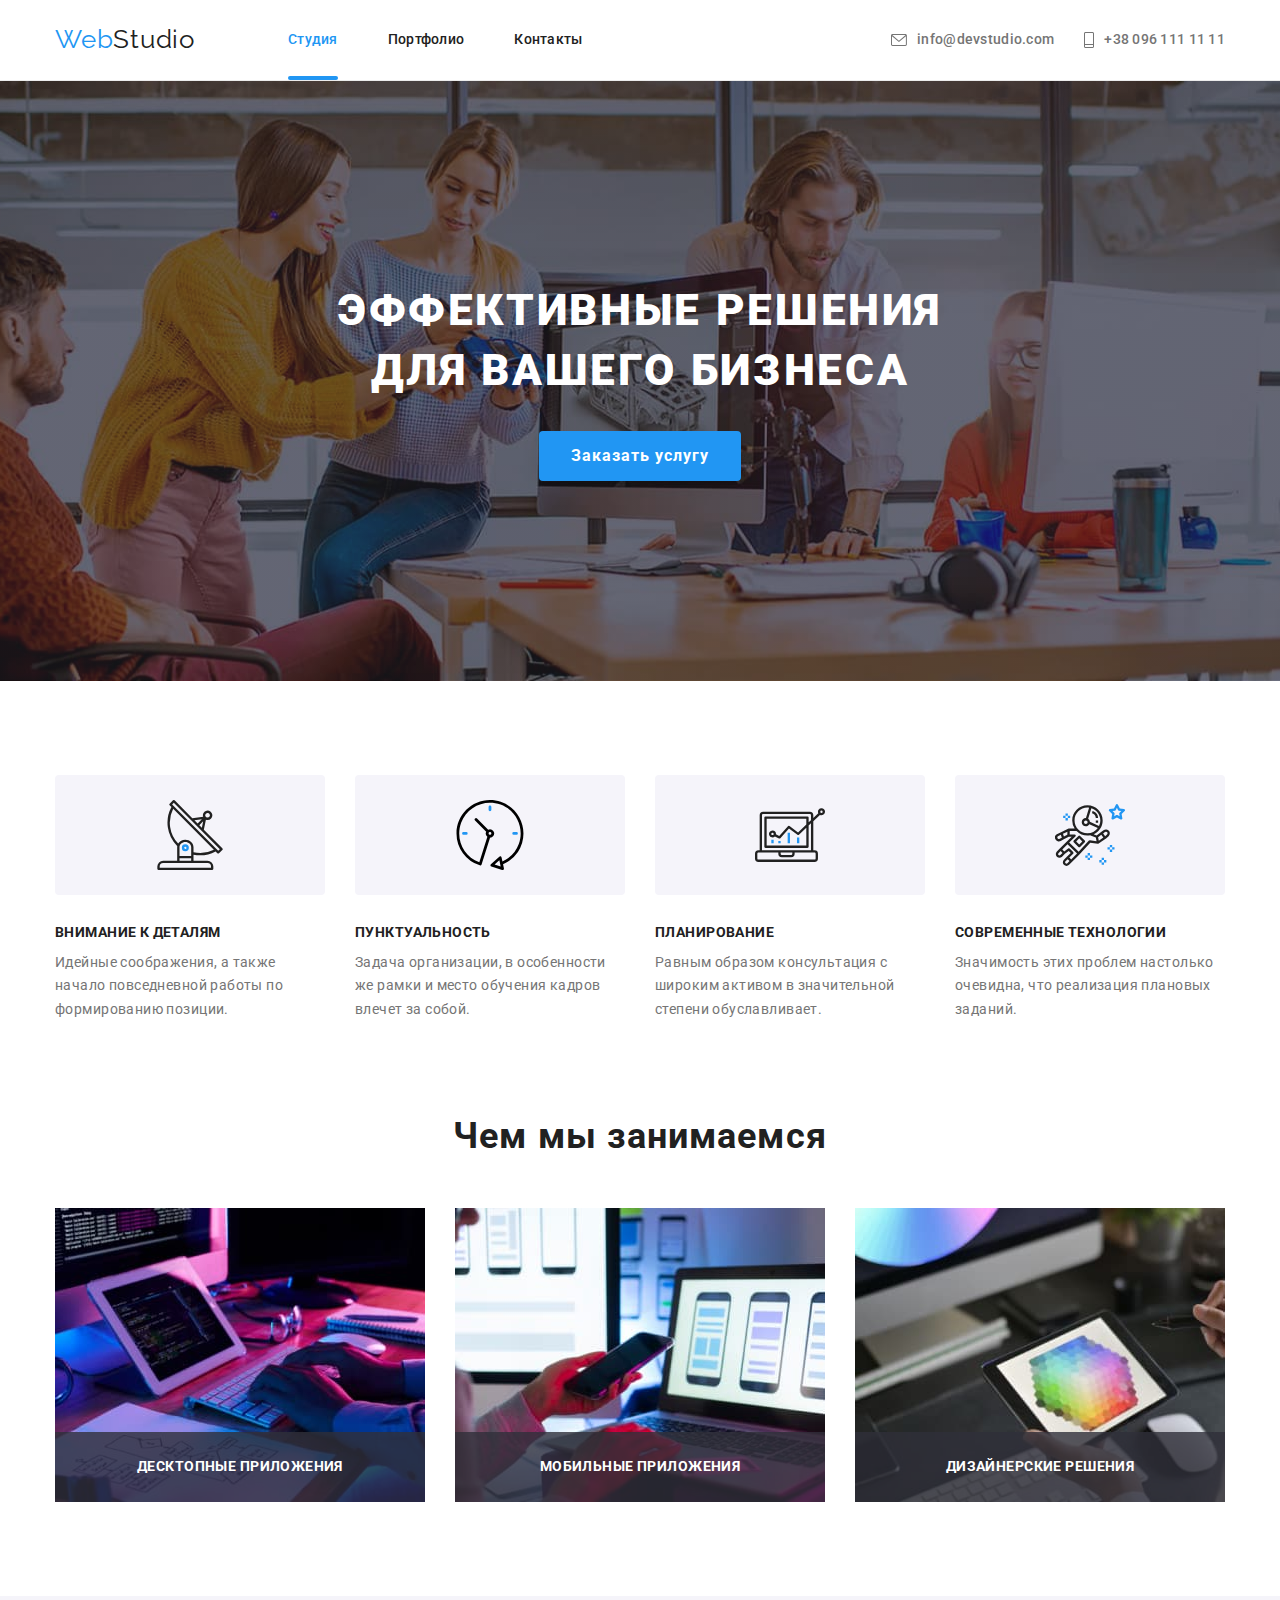
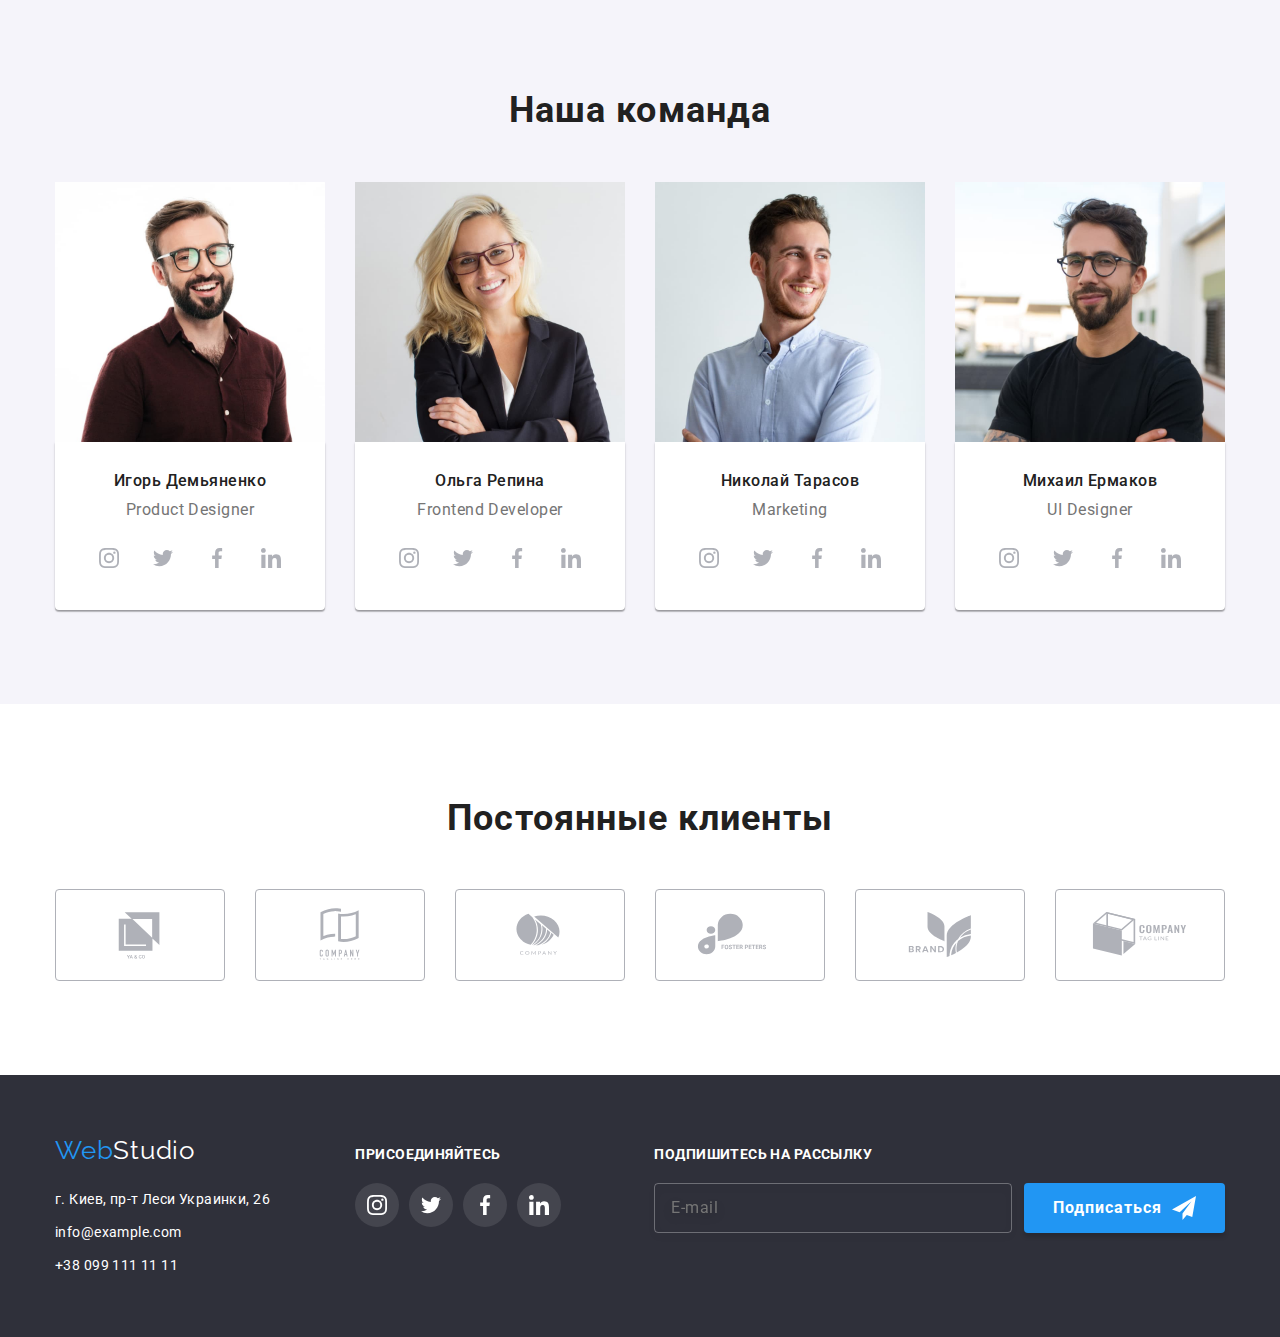
==== index.html @ dd5213ea "Add files from home-work-7" ====
<!DOCTYPE html>
<html lang="ru">
<head>
    <meta charset="UTF-8"/>
    <meta name="description" content="Коммерческая разработка сайтов под заказ"/>
    <meta name="viewport" content="width=device-width, initial-scale=1.0"/>
    <title>Студия по разработке сайтов</title>
    <link rel="preconnect" href="https://fonts.googleapis.com"/>
    <link rel="preconnect" href="https://fonts.gstatic.com" crossorigin/>
    <link href="https://fonts.googleapis.com/css2?family=Raleway:wght@700&family=Roboto:wght@400;500;700;900&display=swap" rel="stylesheet"/>
    <link rel="stylesheet" href="https://cdnjs.cloudflare.com/ajax/libs/modern-normalize/1.0.0/modern-normalize.min.css" />
    <link rel="stylesheet" href="./css/main.min.css"/>
</head>
<body>
    <!-- Header -->
    <header class="header">
        <div class="container container__header">
        <a class="logo" lang="en" href="./index.html"><span class="logo__title">Web</span>Studio</a>
        <nav>
            <ul class="site-nav header__site-nav">
                <li class="site-nav__item">
                    <a class="site-nav__link site-nav__link--current" href="./index.html">Студия</a>
                </li>
                <li class="site-nav__item">
                    <a class="site-nav__link" href="./portfolio.html">Портфолио</a>
                </li>
                <li class="site-nav__item">
                    <a class="site-nav__link" href="/">Контакты</a>
                </li>
            </ul>
        </nav>
        <ul class="contact-list header__contact-list">
            <li class="contact-list__item">
                <a class="contact-list__link" lang="en" href="mailto:info@devstudio.com">
                    <svg class="contact-list__icon" width="16" height="12">
                        <use href="./img/icons.svg#icon-convert"></use>
                    </svg>
                    info@devstudio.com
                </a>
            </li>
            <li class="contact-list__item">
                <a class="contact-list__link" href="tel:+380961111111">
                    <svg class="contact-list__icon" width="10" height="16">
                        <use href="./img/icons.svg#icon-mobile"></use>
                    </svg>
                    +38 096 111 11 11
                </a>
            </li>
        </ul>
        </div>
    </header>
    <main> 
        <!-- Hero -->
        <section class="hero">
            <div class="container">
                <h1 class="hero__title">Эффективные решения для вашего бизнеса</h1>
                <button class="button button--order" data-modal-open type="button">Заказать услугу</button>
                <div class="backdrop backdrop--hidden" data-modal>
                    <div class="modal">
                        <button class="modal__close-button" data-modal-close type="button">
                            <svg class="modal__icon" width="11" height="11">
                                <use href="./img/icons.svg#icon-cross"></use>
                            </svg>
                        </button>
                        <p class="modal__text">Оставьте свои данные, мы вам перезвоним</p>
                        <form class="input-form" name="callback_form" autocomplete="off" novalidate >
                            <label class="input-field">
                                <span class="input-field__label">Имя</span>
                                <input class="input-field__input" type="text" name="callback_name" required autofocus />
                                <span class="input-field__icon">
                                    <svg width="18" height="18">
                                        <use href="./img/icons.svg#icon-person-black-18dp"></use>
                                    </svg>
                                </span>
                            </label>
                            <label class="input-field">
                                <span class="input-field__label">Телефон</span>
                                <input class="input-field__input" type="tel" name="callback_phone_number" autocomplete="on"/>
                                <span class="input-field__icon">
                                    <svg width="18" height="18">
                                        <use href="./img/icons.svg#icon-phone-black-18dp"></use>
                                    </svg>
                                </span>
                            </label>
                            <label class="input-field">
                                <span class="input-field__label">Почта</span>
                                <input class="input-field__input" type="email" name="callback_email" required autocomplete="on" />
                                <span class="input-field__icon">
                                    <svg width="18" height="18">
                                        <use href="./img/icons.svg#icon-email-black-18dp"></use>
                                    </svg>
                                </span>
                            </label>
                            <label class="commentary-field"> 
                                <span class="commentary-field__label">Комментарий</span>
                                <textarea class="commentary-field__textarea" name="callback_commentary" rows="6" placeholder="Введите текст"></textarea>
                            </label>
                            <label class="custom-checkbox">
                                <input class="custom-checkbox__input custom-checkbox__input--visually-hidden" type="checkbox" name="license_agreement">
                                <span class="custom-checkbox__icon">
                                    <svg width="12" height="11">
                                        <use href="./img/icons.svg#icon-iconcheck"></use>
                                    </svg>
                                </span>
                                <span class="custom-checkbox__label">Соглашаюсь с рассылкой и принимаю <span> <a class="custom-checkbox__link" href="/">Условия договора</a></span></span>
                            </label>
                            <div>
                                <button class="button button--send" type="submit">Отправить</button>
                            </div>
                        </form>
                    </div>
                </div>
            </div>
        </section>
        <!-- Features -->
        <section class="section">
            <div class="container">
                <h2 class="visually-hidden">Особенности</h2>
                <ul class="article">
                    <li  class="article__item">
                        <div class="article__thumb">
                        <svg  width="70" height="70">
                          <use href="./img/icons.svg#icon-antenna"></use>
                        </svg>
                        </div>
                        <h3 class="article__title">Внимание к деталям</h3>
                        <p class="article__text">
                            Идейные соображения, а также начало повседневной работы по формированию позиции.
                        </p>
                    </li>
                    <li class="article__item">
                        <div class="article__thumb">
                            <svg width="70" height="70">
                                <use href="./img/icons.svg#icon-clock"></use>
                            </svg>
                        </div>
                        <h3 class="article__title">Пунктуальность</h3>
                        <p class="article__text">
                            Задача организации, в особенности же рамки и место обучения кадров влечет за собой.
                        </p>
                    </li>
                    <li class="article__item">
                        <div class="article__thumb">
                            <svg width="70" height="70">
                                <use href="./img/icons.svg#icon-diagram"></use>
                            </svg>
                        </div>
                        <h3 class="article__title">Планирование</h3>
                        <p class="article__text">
                            Равным образом консультация с широким активом в значительной степени обуславливает.
                        </p>
                    </li>
                    <li class="article__item">
                        <div class="article__thumb">
                            <svg width="70" height="70">
                                <use href="./img/icons.svg#icon-astronaut"></use>
                            </svg>
                        </div>
                        <h3 class="article__title">Современные технологии</h3>
                        <p class="article__text">
                            Значимость этих проблем настолько очевидна, что реализация плановых заданий.
                        </p>
                    </li>
                </ul>
            </div>
        </section>
        <!-- Work -->
        <section class="section section--zero-padding">
            <div class="container">
                <h2 class="section__title">Чем мы занимаемся</h2>
                <ul class="works">
                    <li class="works-item">
                        <a href="/">
                            <img src="img/m1s3p1.jpg" alt="Человек печатает на клавиатуре" width="370"/>
                            <div class="works-item__thumb">
                                <h3 class="works-item__title">Десктопные приложения</h3>
                            </div>
                        </a>
                    </li>
                    <li class="works-item">
                        <a href="/">
                            <img src="img/m1s3p2.jpg" alt="Человек смотрит на экран ноутбука" width="370"/>
                            <div class="works-item__thumb">
                                <h3 class="works-item__title">Мобильные приложения</h3>
                            </div>
                        </a>
                    </li>
                    <li class="works-item">
                        <a href="/">
                            <img src="img/m1s3p3.jpg" alt="Человек риусет на планшете" width="370"/>
                            <div class="works-item__thumb">
                                <h3 class="works-item__title">Дизайнерские решения</h3>
                            </div>
                        </a>
                    </li>
                </ul>
            </div>
        </section>
        <!-- Team -->
        <section class="section section--background">
            <div class="container">
                <h2 class="section__title">Наша команда</h2>
                <ul class="team">
                    <li  class="team-item">
                        <img src="img/m1s4p1.jpg" alt="Игорь Демьяненко" width="270"/>
                        <div class="team-item__title-block">
                            <h3 class="team-item__title team-item__title--main">
                                Игорь Демьяненко 
                            </h3>
                            <p class="team-item__title team-item__title--add" lang="en">
                                Product Designer
                            </p>
                            <ul class="socials">
                                <li class="social-item">
                                    <a class="social-item__link" href="/">
                                        <svg class="social-item__icon">
                                            <use href="./img/icons.svg#icon-instagram"></use>
                                        </svg>
                                    </a>
                                </li>
                                <li class="social-item">
                                    <a class="social-item__link" href="/">
                                        <svg class="social-item__icon">
                                            <use href="./img/icons.svg#icon-twitter"></use>
                                        </svg>
                                    </a>
                                </li>
                                <li class="social-item">
                                    <a class="social-item__link" href="/">
                                        <svg class="social-item__icon">
                                            <use href="./img/icons.svg#icon-facebook"></use>
                                        </svg>
                                    </a>
                                </li>
                                <li class="social-item">
                                    <a class="social-item__link" href="/">
                                        <svg class="social-item__icon">
                                            <use href="./img/icons.svg#icon-linkedin"></use>
                                        </svg>
                                    </a>
                                </li>
                            </ul>
                        </div>
                    </li>
                    <li class="team-item">
                        <img src="img/m1s4p2.jpg" alt="Ольга Репина" width="270"/> 
                        <div class="team-item__title-block">
                            <h3 class="team-item__title team-item__title--main">
                                Ольга Репина
                            </h3>
                            <p class="team-item__title team-item__title--add" lang="en">
                                Frontend Developer
                            </p>
                            <ul class="socials">
                                <li class="social-item">
                                    <a class="social-item__link" href="/">
                                        <svg class="social-item__icon">
                                            <use href="./img/icons.svg#icon-instagram"></use>
                                        </svg>
                                    </a>
                                </li>
                                <li class="social-item">
                                    <a class="social-item__link" href="/">
                                        <svg class="social-item__icon">
                                            <use href="./img/icons.svg#icon-twitter"></use>
                                        </svg>
                                    </a>
                                </li>
                                <li class="social-item">
                                    <a class="social-item__link" href="/">
                                        <svg class="social-item__icon">
                                            <use href="./img/icons.svg#icon-facebook"></use>
                                        </svg>
                                    </a>
                                </li>
                                <li class="social-item">
                                    <a class="social-item__link" href="/">
                                        <svg class="social-item__icon">
                                            <use href="./img/icons.svg#icon-linkedin"></use>
                                        </svg>
                                    </a>
                                </li>
                            </ul>
                        </div>
                    </li>
                    <li class="team-item">
                        <img src="img/m1s4p3.jpg" alt="Николай Тарасов" width="270"/> 
                        <div class="team-item__title-block">
                            <h3 class="team-item__title team-item__title--main">
                                Николай Тарасов
                            </h3>
                            <p class="team-item__title team-item__title--add" lang="en">
                                Marketing
                            </p>
                            <ul class="socials">
                                <li class="social-item">
                                    <a class="social-item__link" href="/">
                                        <svg class="social-item__icon">
                                            <use href="./img/icons.svg#icon-instagram"></use>
                                        </svg>
                                    </a>
                                </li>
                                <li class="social-item">
                                    <a class="social-item__link" href="/">
                                        <svg class="social-item__icon">
                                            <use href="./img/icons.svg#icon-twitter"></use>
                                        </svg>
                                    </a>
                                </li>
                                <li class="social-item">
                                    <a class="social-item__link" href="/">
                                        <svg class="social-item__icon">
                                            <use href="./img/icons.svg#icon-facebook"></use>
                                        </svg>
                                    </a>
                                </li>
                                <li class="social-item">
                                    <a class="social-item__link" href="/">
                                        <svg class="social-item__icon">
                                            <use href="./img/icons.svg#icon-linkedin"></use>
                                        </svg>
                                    </a>
                                </li>
                            </ul>
                        </div>
                    </li>
                    <li class="team-item">
                        <img src="img/m1s4p4.jpg" alt="Михаил Ермаков" width="270"/> 
                        <div class="team-item__title-block">
                            <h3 class="team-item__title team-item__title--main">
                                Михаил Ермаков
                            </h3>
                            <p class="team-item__title team-item__title--add" lang="en">
                                UI Designer
                            </p>
                            <ul class="socials">
                                <li class="social-item">
                                    <a class="social-item__link" href="/">
                                        <svg class="social-item__icon">
                                            <use href="./img/icons.svg#icon-instagram"></use>
                                        </svg>
                                    </a>
                                </li>
                                <li class="social-item">
                                    <a class="social-item__link" href="/">
                                        <svg class="social-item__icon">
                                            <use href="./img/icons.svg#icon-twitter"></use>
                                        </svg>
                                    </a>
                                </li>
                                <li class="social-item">
                                    <a class="social-item__link" href="/">
                                        <svg class="social-item__icon">
                                            <use href="./img/icons.svg#icon-facebook"></use>
                                        </svg>
                                    </a>
                                </li>
                                <li class="social-item">
                                    <a class="social-item__link" href="/">
                                        <svg class="social-item__icon">
                                            <use href="./img/icons.svg#icon-linkedin"></use>
                                        </svg>
                                    </a>
                                </li>
                            </ul>
                        </div>
                    </li>
                </ul>
            </div>
        </section>
        <!-- Clients -->
        <section class="section">
            <div class="container">
                <h2 class="section__title">Постоянные клиенты</h2>
                <ul class="clients">
                    <li class="clients-item">
                        <a class="clients-item__link" href="/">
                            <svg class="clients-item__icon">
                                <use href="./img/icons.svg#icon-client1"></use>
                            </svg>
                        </a>
                    </li>
                    <li class="clients-item">
                        <a class="clients-item__link" href="/">
                            <svg class="clients-item__icon">
                                <use href="./img/icons.svg#icon-client2"></use>
                            </svg>
                        </a>
                    </li>
                    <li class="clients-item">
                        <a class="clients-item__link" href="/">
                            <svg class="clients-item__icon">
                                <use href="./img/icons.svg#icon-client3"></use>
                            </svg>
                        </a>
                    </li>
                    <li class="clients-item">
                        <a class="clients-item__link" href="/">
                            <svg class="clients-item__icon">
                                <use href="./img/icons.svg#icon-client4"></use>
                            </svg>
                        </a>
                    </li>
                    <li class="clients-item">
                        <a class="clients-item__link" href="/">
                            <svg class="clients-item__icon">
                                <use href="./img/icons.svg#icon-client5"></use>
                            </svg>
                        </a>
                    </li>
                    <li class="clients-item">
                        <a class="clients-item__link" href="/">
                            <svg class="clients-item__icon">
                                <use href="./img/icons.svg#icon-client6"></use>
                            </svg>
                        </a>
                    </li>
                </ul>
            </div>
        </section>
    </main>
    <!-- Footer -->
    <footer class="footer-section">
        <div class="container container--footer">
            <div class="contact-block footer-section__contact-block">
                <a class="logo contact-block__logo" lang="en" href="./index.html"><span
                        class="logo__title">Web</span>Studio</a>
                <address class="adress">
                    <ul class="adress__list">
                        <li class="adress__item">
                            <a class="adress__link adress__link--main" href="https://goo.gl/maps/s9QWNsardA6QoMJf8"
                                target="_blank" rel="noopener noreferrer">г. Киев, пр-т Леси Украинки, 26</a>
                        </li>
                        <li class="adress__item">
                            <a class="adress__link adress__link--add" href="mailto:info@example.com">info@example.com</a>
                        </li>
                        <li class="adress__item">
                            <a class="adress__link adress__link--add" href="tel:+380991111111">+38 099 111 11 11</a>
                        </li>
                    </ul>
                </address>
            </div>
            <div class="join footer-section__join">
                <h3 class="join__title">Присоединяйтесь</h3>
                <ul class="socials join__socials ">
                    <li class="social-item">
                        <a class="social-item__link social-item__link--join" href="/">
                            <svg class="social-item__icon social-item__icon--join">
                                <use href="./img/icons.svg#icon-instagram"></use>
                            </svg>
                        </a>
                    </li>
                    <li class="social-item">
                        <a class="social-item__link social-item__link--join" href="/">
                            <svg class="social-item__icon social-item__icon--join">
                                <use href="./img/icons.svg#icon-twitter"></use>
                            </svg>
                        </a>
                    </li>
                    <li class="social-item">
                        <a class="social-item__link social-item__link--join" href="/">
                            <svg class="social-item__icon social-item__icon--join">
                                <use href="./img/icons.svg#icon-facebook"></use>
                            </svg>
                        </a>
                    </li>
                    <li class="social-item">
                        <a class="social-item__link social-item__link--join" href="/">
                            <svg class="social-item__icon social-item__icon--join">
                                <use href="./img/icons.svg#icon-linkedin"></use>
                            </svg>
                        </a>
                    </li>
                </ul>
            </div>
            <div class="subscription footer-section__subscription">
                <h3 class="subscription__title">Подпишитесь на рассылку</h3>
                <form class="subscription__form" name="subscription_form" autocomplete="on" novalidate>
                    <label>
                        <input class="subscription__input" type="email" name="subscription_email" placeholder="E-mail" />
                    </label>
                    <button class="button button--subscription subscription__button--subscription" type="submit">Подписаться
                        <svg class="button--subscription__icon">
                            <use href="./img/icons.svg#icon-send"></use>
                        </svg>
                    </button>
                </form>
            </div>
        </div>
    </footer>
    <script src="./js/modal.js"></script>
</body>
</html>
---- css/main.min.css ----
body{background-color:#fff;color:#212121;font-family:Roboto, sans-serif;letter-spacing:0.03em}a{text-decoration:none;color:#212121;outline:none}ul{list-style:none;margin:0;padding:0}h1,h2,h3,p{margin:0}img{display:block;max-width:100%;height:auto}input{padding:0;outline:none}.container{margin-left:auto;margin-right:auto;width:1200px;padding-left:15px;padding-right:15px}.section{padding:94px 0}.section__title{margin-bottom:50px;text-align:center;font-size:36px;line-height:1.16;letter-spacing:0.03em}.visually-hidden{position:absolute;white-space:nowrap;width:1px;height:1px;overflow:hidden;border:0;padding:0;clip:rect(0 0 0 0);-webkit-clip-path:inset(50%);clip-path:inset(50%);margin:-1px}a,button{-webkit-transition:color 250ms cubic-bezier(0.4, 0, 0.2, 1);transition:color 250ms cubic-bezier(0.4, 0, 0.2, 1)}svg{-webkit-transition:fill 250ms cubic-bezier(0.4, 0, 0.2, 1);transition:fill 250ms cubic-bezier(0.4, 0, 0.2, 1)}.header{border-bottom:1px solid #ececec}.header__site-nav{margin-left:93px}.header__contact-list{margin-left:auto}.container__header{display:-webkit-box;display:-ms-flexbox;display:flex;-webkit-box-align:center;-ms-flex-align:center;align-items:center}.site-nav{display:-webkit-box;display:-ms-flexbox;display:flex}.site-nav__item{margin-right:50px}.site-nav__item:last-child{margin-right:0}.site-nav__link{display:block;padding-top:32px;padding-bottom:32px;font-weight:500;font-size:14px;line-height:1.14;letter-spacing:0.02em}.site-nav__link:hover,.site-nav__link:focus{color:#2196f3}.site-nav__link--current{position:relative;color:#2196f3}.site-nav__link--current::after{content:'';display:inline-block;position:absolute;bottom:0;left:0;width:100%;height:4px;background-color:#2196f3;border-radius:2px}.contact-list{display:-webkit-box;display:-ms-flexbox;display:flex}.contact-list__item{margin-right:30px}.contact-list__item:last-child{margin-right:0}.contact-list__link{display:-webkit-box;display:-ms-flexbox;display:flex;-webkit-box-align:center;-ms-flex-align:center;align-items:center;padding-top:32px;padding-bottom:32px;font-weight:500;font-size:14px;line-height:1.14;letter-spacing:0.02em;color:#757575}.contact-list__link:hover,.contact-list__link:focus{color:#2196f3}.contact-list__icon{margin-right:10px;fill:currentColor}.logo{color:#212121;font-family:Raleway,sans-serif;font-size:26px;line-height:1.2;letter-spacing:0.03em}.logo__title{color:#2196f3}.hero{padding:200px 0;text-align:center;margin-left:auto;margin-right:auto;max-width:1600px;background-image:-webkit-gradient(linear, left top, right top, from(rgba(47,48,58,0.4)), to(rgba(47,48,58,0.4))),url(../img/herobcg.jpg);background-image:linear-gradient(to right, rgba(47,48,58,0.4), rgba(47,48,58,0.4)),url(../img/herobcg.jpg);background-repeat:no-repeat;background-position:center;background-size:cover;background-color:#c4c4c4}.hero__title{margin-top:0;margin-right:auto;margin-bottom:30px;margin-left:auto;width:696px;color:#fff;font-weight:900;font-size:44px;line-height:1.36;text-align:center;letter-spacing:0.06em;text-transform:uppercase}.button--order{padding:10px 32px}.backdrop{position:fixed;top:0;left:0;width:100%;height:100%;background:rgba(0,0,0,0.2);opacity:1;-webkit-transition:opacity 250ms cubic-bezier(0.4, 0, 0.2, 1);transition:opacity 250ms cubic-bezier(0.4, 0, 0.2, 1);z-index:1}.backdrop--hidden{opacity:0;pointer-events:none}.modal{padding:40px;position:absolute;top:50%;left:50%;-webkit-transform:translate(-50%, -50%) scale(1);transform:translate(-50%, -50%) scale(1);-webkit-transition:-webkit-transform 250ms cubic-bezier(0.4, 0, 0.2, 1) 250ms;transition:-webkit-transform 250ms cubic-bezier(0.4, 0, 0.2, 1) 250ms;transition:transform 250ms cubic-bezier(0.4, 0, 0.2, 1) 250ms;transition:transform 250ms cubic-bezier(0.4, 0, 0.2, 1) 250ms, -webkit-transform 250ms cubic-bezier(0.4, 0, 0.2, 1) 250ms;min-width:528px;min-height:581px;background-color:#ffffff;-webkit-box-shadow:0px 1px 3px rgba(0,0,0,0.12),0px 1px 1px rgba(0,0,0,0.14),0px 2px 1px rgba(0,0,0,0.2);box-shadow:0px 1px 3px rgba(0,0,0,0.12),0px 1px 1px rgba(0,0,0,0.14),0px 2px 1px rgba(0,0,0,0.2);border-radius:4px}.backdrop--hidden .modal{-webkit-transform:translate(-50%, -50%) scale(1.2);transform:translate(-50%, -50%) scale(1.2)}.modal__close-button{position:absolute;top:8px;right:8px;display:-webkit-box;display:-ms-flexbox;display:flex;-webkit-box-pack:center;-ms-flex-pack:center;justify-content:center;-webkit-box-align:center;-ms-flex-align:center;align-items:center;width:30px;height:30px;cursor:pointer;background-color:#ffffff;border-radius:50%;border:1px solid rgba(0,0,0,0.1)}.modal__icon{fill:#000000;-webkit-transition:fill 250ms cubic-bezier(0.4, 0, 0.2, 1);transition:fill 250ms cubic-bezier(0.4, 0, 0.2, 1)}.modal__icon:hover,.modal__icon:focus{fill:#2196f3}.modal__text{margin-bottom:12px;font-weight:700;font-size:20px;line-height:1.15;letter-spacing:0.03em}.input-form{display:-webkit-box;display:-ms-flexbox;display:flex;-webkit-box-orient:vertical;-webkit-box-direction:normal;-ms-flex-direction:column;flex-direction:column}.input-field{position:relative;margin-bottom:10px}.input-field__label{display:block;margin-bottom:4px;text-align:left;font-size:12px;line-height:1.16;letter-spacing:0.01em;color:#757575}.input-field__input{width:100%;padding:10px 42px;border:1px solid rgba(33,33,33,0.2);border-radius:4px;cursor:pointer;-webkit-transition:border-color 250ms cubic-bezier(0.4, 0, 0.2, 1);transition:border-color 250ms cubic-bezier(0.4, 0, 0.2, 1)}.input-field__input:focus{border-color:#2196f3}.input-field__icon{position:absolute;top:50%;left:15px;width:18px;height:18px;-webkit-transition:fill 250ms cubic-bezier(0.4, 0, 0.2, 1);transition:fill 250ms cubic-bezier(0.4, 0, 0.2, 1)}.input-field__input:focus+.input-field__icon{fill:#2196f3}.commentary-field{position:relative}.commentary-field__label{display:block;margin-bottom:4px;text-align:left;font-size:12px;line-height:1.16;letter-spacing:0.01em;color:#757575}.commentary-field__textarea{display:block;padding:12px 16px;resize:none;width:100%;font-size:14px;line-height:1.14;letter-spacing:0.01em;border:1px solid rgba(33,33,33,0.2);border-radius:4px;outline:none;cursor:pointer;-webkit-transition:border-color 250ms cubic-bezier(0.4, 0, 0.2, 1);transition:border-color 250ms cubic-bezier(0.4, 0, 0.2, 1)}.commentary-field__textarea::-webkit-input-placeholder{color:rgba(117,117,117,0.5)}.commentary-field__textarea:-ms-input-placeholder{color:rgba(117,117,117,0.5)}.commentary-field__textarea::-ms-input-placeholder{color:rgba(117,117,117,0.5)}.commentary-field__textarea::placeholder{color:rgba(117,117,117,0.5)}.commentary-field__textarea:focus{border-color:#2196f3}.custom-checkbox{position:relative;display:-webkit-box;display:-ms-flexbox;display:flex;-webkit-box-align:center;-ms-flex-align:center;align-items:center;-webkit-box-pack:center;-ms-flex-pack:center;justify-content:center;margin-top:20px;margin-bottom:34px;font-size:14px;line-height:1.71;letter-spacing:0.03em;color:#757575}.custom-checkbox__input--visually-hidden{position:absolute;white-space:nowrap;width:1px;height:1px;overflow:hidden;border:0;padding:0;clip:rect(0 0 0 0);-webkit-clip-path:inset(50%);clip-path:inset(50%);margin:-1px}.custom-checkbox__icon{display:-webkit-box;display:-ms-flexbox;display:flex;-webkit-box-align:center;-ms-flex-align:center;align-items:center;width:16px;height:15px;border:2px solid #212121;border-radius:2px;-webkit-transition:background-color 250ms cubic-bezier(0.4, 0, 0.2, 1),border-color 250ms cubic-bezier(0.4, 0, 0.2, 1);transition:background-color 250ms cubic-bezier(0.4, 0, 0.2, 1),border-color 250ms cubic-bezier(0.4, 0, 0.2, 1)}.custom-checkbox__input:checked+.custom-checkbox__icon{background-color:#2196f3;border-color:transparent}.custom-checkbox__label{margin-left:7px}.custom-checkbox__link{color:#2196f3;-webkit-text-decoration-line:underline;text-decoration-line:underline}.button{font-family:inherit;font-weight:700;font-size:16px;line-height:1.87;letter-spacing:0.06em;background-color:#2196f3;color:#fff;-webkit-box-shadow:0px 4px 4px rgba(0,0,0,0.15);box-shadow:0px 4px 4px rgba(0,0,0,0.15);border:0;cursor:pointer;border-radius:4px}.button--send{padding:10px 55px}.article{display:-webkit-box;display:-ms-flexbox;display:flex;-webkit-box-pack:justify;-ms-flex-pack:justify;justify-content:space-between;margin-top:0}.article__item{width:270px}.article__thumb{display:-webkit-box;display:-ms-flexbox;display:flex;margin-bottom:30px;-webkit-box-pack:center;-ms-flex-pack:center;justify-content:center;-webkit-box-align:center;-ms-flex-align:center;align-items:center;width:270px;height:120px;border-radius:4px;background-color:#f5f4fa}.article__title{margin-bottom:10px;font-size:14px;line-height:1.14;letter-spacing:0.03em;text-transform:uppercase}.article__text{margin-bottom:0;color:#757575;font-size:14px;line-height:1.71;letter-spacing:0.03em}.section--zero-padding{padding-top:0}.works{display:-webkit-box;display:-ms-flexbox;display:flex;-webkit-box-pack:justify;-ms-flex-pack:justify;justify-content:space-between}.works-item{position:relative}.works-item__thumb{position:absolute;left:0;bottom:0;display:-webkit-box;display:-ms-flexbox;display:flex;-webkit-box-pack:center;-ms-flex-pack:center;justify-content:center;-webkit-box-align:center;-ms-flex-align:center;align-items:center;-ms-flex-wrap:wrap;flex-wrap:wrap;width:370px;min-height:70px;background:rgba(47,48,58,0.8)}.works-item__title{font-size:14px;line-height:1.14;letter-spacing:0.03em;text-transform:uppercase;color:#ffffff}.section--background{background-color:#f5f4fa}.team{display:-webkit-box;display:-ms-flexbox;display:flex;-webkit-box-pack:justify;-ms-flex-pack:justify;justify-content:space-between}.team-item__title-block{padding:30px 0;text-align:center;background-color:#ffffff;-webkit-box-shadow:0px 1px 3px rgba(0,0,0,0.12),0px 1px 1px rgba(0,0,0,0.14),0px 2px 1px rgba(0,0,0,0.2);box-shadow:0px 1px 3px rgba(0,0,0,0.12),0px 1px 1px rgba(0,0,0,0.14),0px 2px 1px rgba(0,0,0,0.2);border-radius:0px 0px 4px 4px}.team-item__title{font-size:16px;line-height:1.18;letter-spacing:0.03em}.team-item__title--main{margin-bottom:10px;font-weight:500}.team-item__title--add{margin-top:0;margin-bottom:0;font-weight:normal;color:#757575}.socials{display:-webkit-box;display:-ms-flexbox;display:flex;-webkit-box-pack:center;-ms-flex-pack:center;justify-content:center;margin-top:16px;padding-bottom:0}.social-item{width:44px;height:44px;margin-right:10px}.social-item:last-child{margin-right:0}.social-item__link{display:-webkit-box;display:-ms-flexbox;display:flex;-webkit-box-align:center;-ms-flex-align:center;align-items:center;-webkit-box-pack:center;-ms-flex-pack:center;justify-content:center;width:100%;height:100%;border-radius:50%;color:#afb1b8;-webkit-transition:background-color 250ms cubic-bezier(0.4, 0, 0.2, 1);transition:background-color 250ms cubic-bezier(0.4, 0, 0.2, 1)}.social-item__link:hover,.social-item__link:focus{background-color:#2196f3;color:#ffffff}.social-item__icon{width:20px;height:20px;fill:currentColor}.clients{display:-webkit-box;display:-ms-flexbox;display:flex;-webkit-box-pack:justify;-ms-flex-pack:justify;justify-content:space-between}.clients-item{width:170px;height:92px}.clients-item__link{display:-webkit-box;display:-ms-flexbox;display:flex;-webkit-box-pack:center;-ms-flex-pack:center;justify-content:center;-webkit-box-align:center;-ms-flex-align:center;align-items:center;width:100%;height:100%;border:1px solid #afb1b8;border-radius:4px;-webkit-transition:border-color 250ms cubic-bezier(0.4, 0, 0.2, 1);transition:border-color 250ms cubic-bezier(0.4, 0, 0.2, 1);color:#afb1b8}.clients-item__link:hover,.clients-item__link:focus{border-color:#2196f3;color:#2196f3}.clients-item__icon{width:106px;height:60px;fill:currentColor}.container--footer{display:-webkit-box;display:-ms-flexbox;display:flex;-webkit-box-align:baseline;-ms-flex-align:baseline;align-items:baseline}.footer-section{padding:60px 0;background-color:#2f303a}.footer-section__join{margin-left:70px}.footer-section__subscription{margin-left:93px}.footer-section__contact-block{-webkit-box-flex:1;-ms-flex-positive:1;flex-grow:1}.contact-block__logo{display:block;margin-bottom:20px;text-decoration:none;color:#fff;font-family:Raleway,sans-serif;font-size:26px;line-height:1.2;letter-spacing:0.03em}.adress__item{margin-bottom:9px}.adress__item:last-child{margin-bottom:0}.adress__link{display:block;font-style:normal;font-weight:normal;font-size:14px;line-height:24px;letter-spacing:0.03em;color:#fff}.adress__link--main{color:#fff}.adress__link--add{color:#fff}.adress__link:hover,.adress__link:focus{color:#2196f3}.join__title{margin-bottom:20px;font-size:14px;line-height:1.14;letter-spacing:0.03em;text-transform:uppercase;color:#ffffff}.social-item__link--join{background-color:rgba(255,255,255,0.1)}.social-item__link--join:hover,.social-item__link--join:focus{background-color:#2196f3}.social-item__icon--join{fill:#ffffff}.subscription__title{margin-bottom:20px;font-size:14px;line-height:1.14;letter-spacing:0.03em;text-transform:uppercase;color:#ffffff}.subscription__form{display:-webkit-box;display:-ms-flexbox;display:flex;-webkit-box-align:center;-ms-flex-align:center;align-items:center}.subscription__input{width:358px;padding:14px 16px;letter-spacing:0.03em;line-height:1.25;background-color:transparent;color:rgba(255,255,255,0.6);border:1px solid rgba(255,255,255,0.3);-webkit-filter:drop-shadow(0px 4px 4px rgba(0,0,0,0.15));filter:drop-shadow(0px 4px 4px rgba(0,0,0,0.15));border-radius:4px}.subscription__button--subscription{margin-left:12px}.button--subscription{display:-webkit-box;display:-ms-flexbox;display:flex;-webkit-box-pack:center;-ms-flex-pack:center;justify-content:center;-webkit-box-align:center;-ms-flex-align:center;align-items:center;padding:10px 29px}.button--subscription__icon{width:24px;height:24px;margin-left:10px}.section__filter{margin-bottom:50px}.filter{display:-webkit-box;display:-ms-flexbox;display:flex;-webkit-box-pack:center;-ms-flex-pack:center;justify-content:center}.filter__item{margin-right:8px}.filter__item:last-child{margin-right:0}.filter__button{padding:6px 22px;border-radius:4px;color:#212121;background-color:#f5f4fa;font-weight:500;font-size:16px;line-height:1.62;letter-spacing:0.03em;text-align:center;-webkit-transition:background-color 250ms cubic-bezier(0.4, 0, 0.2, 1),color 250ms cubic-bezier(0.4, 0, 0.2, 1),-webkit-box-shadow 250ms cubic-bezier(0.4, 0, 0.2, 1);transition:background-color 250ms cubic-bezier(0.4, 0, 0.2, 1),color 250ms cubic-bezier(0.4, 0, 0.2, 1),-webkit-box-shadow 250ms cubic-bezier(0.4, 0, 0.2, 1);transition:box-shadow 250ms cubic-bezier(0.4, 0, 0.2, 1),background-color 250ms cubic-bezier(0.4, 0, 0.2, 1),color 250ms cubic-bezier(0.4, 0, 0.2, 1);transition:box-shadow 250ms cubic-bezier(0.4, 0, 0.2, 1),background-color 250ms cubic-bezier(0.4, 0, 0.2, 1),color 250ms cubic-bezier(0.4, 0, 0.2, 1),-webkit-box-shadow 250ms cubic-bezier(0.4, 0, 0.2, 1)}.filter__button:hover,.filter__button:focus{-webkit-box-shadow:0px 3px 1px rgba(0,0,0,0.1),0px 1px 2px rgba(0,0,0,0.08),0px 2px 2px rgba(0,0,0,0.12);box-shadow:0px 3px 1px rgba(0,0,0,0.1),0px 1px 2px rgba(0,0,0,0.08),0px 2px 2px rgba(0,0,0,0.12);background-color:#2196f3;color:#ffffff}.grid{display:-webkit-box;display:-ms-flexbox;display:flex;-ms-flex-wrap:wrap;flex-wrap:wrap;margin:-15px}.grid__item{margin:15px}.product__link{display:block;-webkit-transition:-webkit-box-shadow 250ms cubic-bezier(0.4, 0, 0.2, 1);transition:-webkit-box-shadow 250ms cubic-bezier(0.4, 0, 0.2, 1);transition:box-shadow 250ms cubic-bezier(0.4, 0, 0.2, 1);transition:box-shadow 250ms cubic-bezier(0.4, 0, 0.2, 1), -webkit-box-shadow 250ms cubic-bezier(0.4, 0, 0.2, 1)}.product__link:hover,.product__link:focus{-webkit-box-shadow:0px 1px 1px rgba(0,0,0,0.12),0px 4px 4px rgba(0,0,0,0.06),1px 4px 6px rgba(0,0,0,0.16);box-shadow:0px 1px 1px rgba(0,0,0,0.12),0px 4px 4px rgba(0,0,0,0.06),1px 4px 6px rgba(0,0,0,0.16)}.product__link:hover .product__overlay,.product__link:focus .product__overlay{-webkit-transform:translateY(0);transform:translateY(0)}.product__thumb{position:relative;overflow:hidden}.product__overlay{position:absolute;top:0;left:0;width:100%;height:294px;-webkit-transform:translateY(294px);transform:translateY(294px);-webkit-transition:-webkit-transform 250ms cubic-bezier(0.4, 0, 0.2, 1);transition:-webkit-transform 250ms cubic-bezier(0.4, 0, 0.2, 1);transition:transform 250ms cubic-bezier(0.4, 0, 0.2, 1);transition:transform 250ms cubic-bezier(0.4, 0, 0.2, 1), -webkit-transform 250ms cubic-bezier(0.4, 0, 0.2, 1);background:rgba(33,150,243,0.9)}.product__overlay-text{padding:63px 24px;font-size:18px;line-height:1.55;color:#ffffff}.product__text-box{padding:20px 24px;border:1px solid #eeeeee;border-top:inherit}.product__title{margin-bottom:4px;font-size:18px;line-height:2;letter-spacing:0.06em}.product__description{color:#757575;font-size:16px;line-height:1.87;letter-spacing:0.03em}
/*# sourceMappingURL=main.min.css.map */
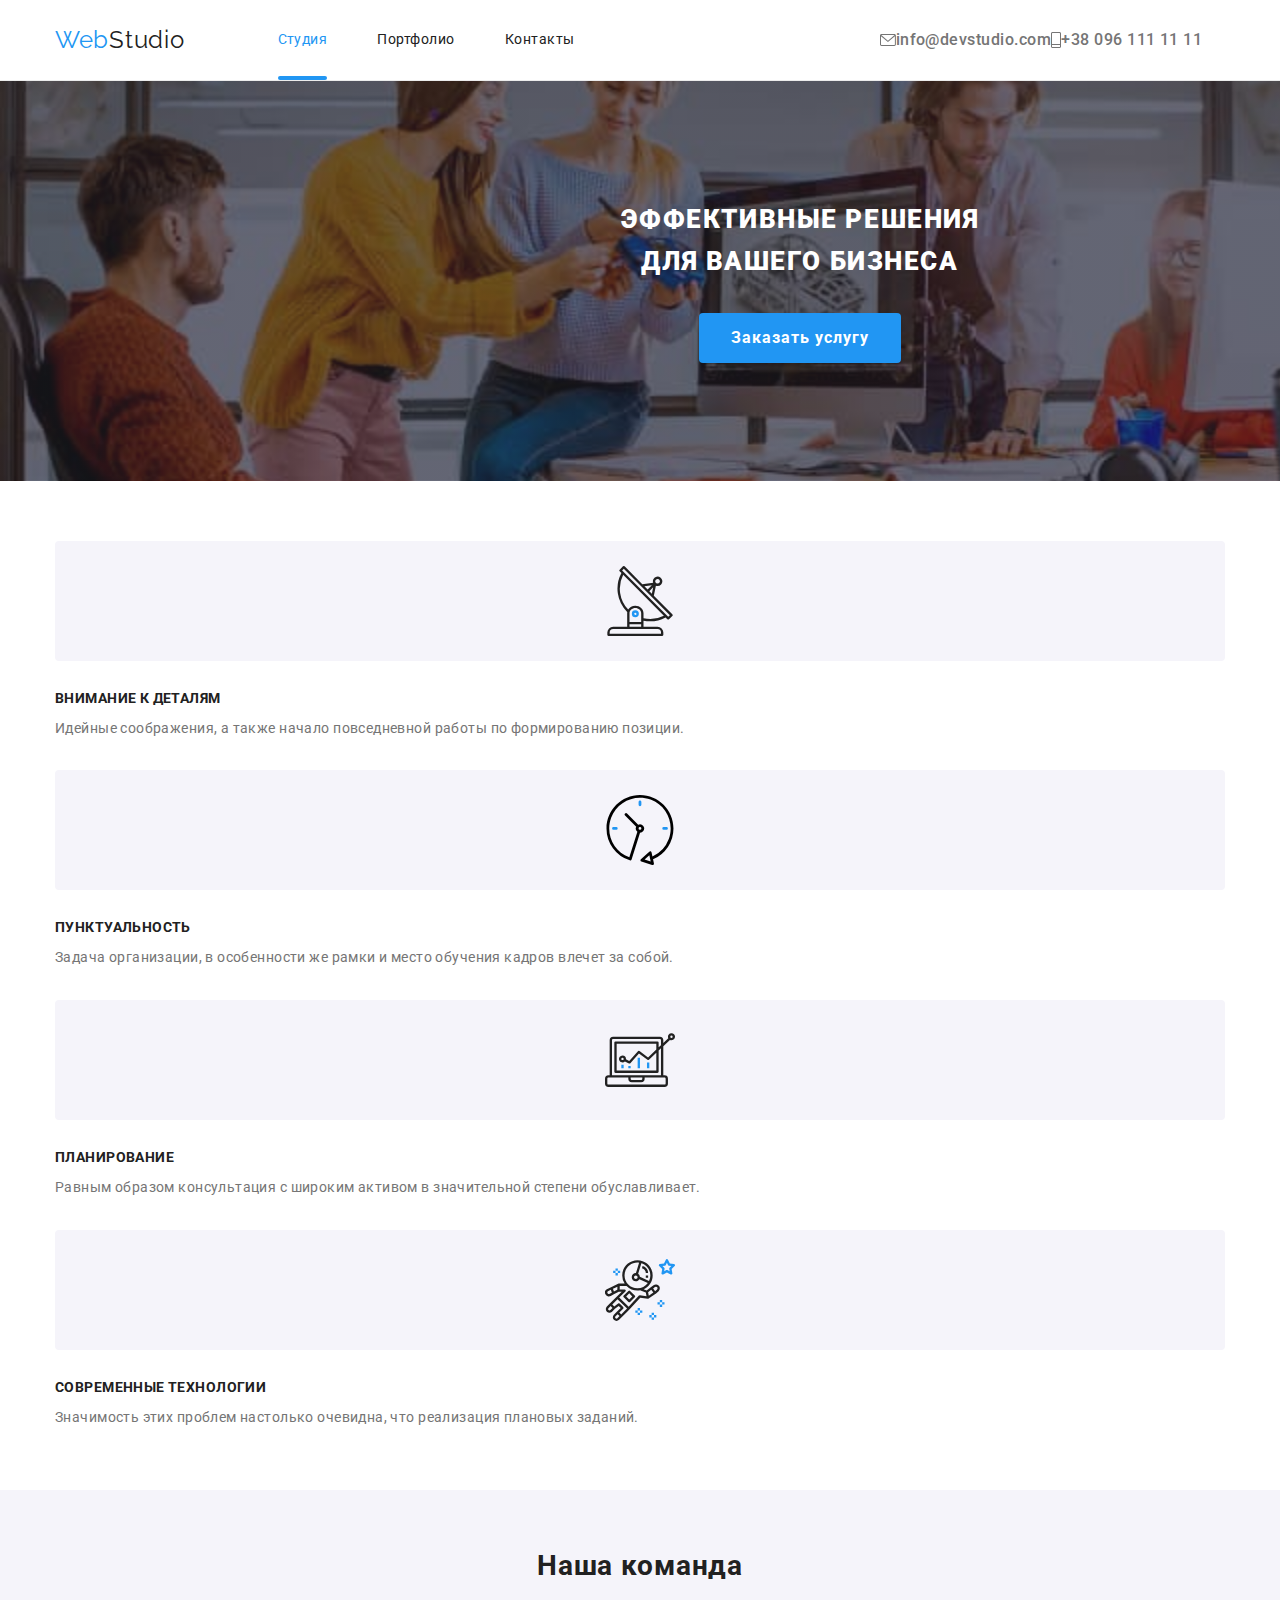
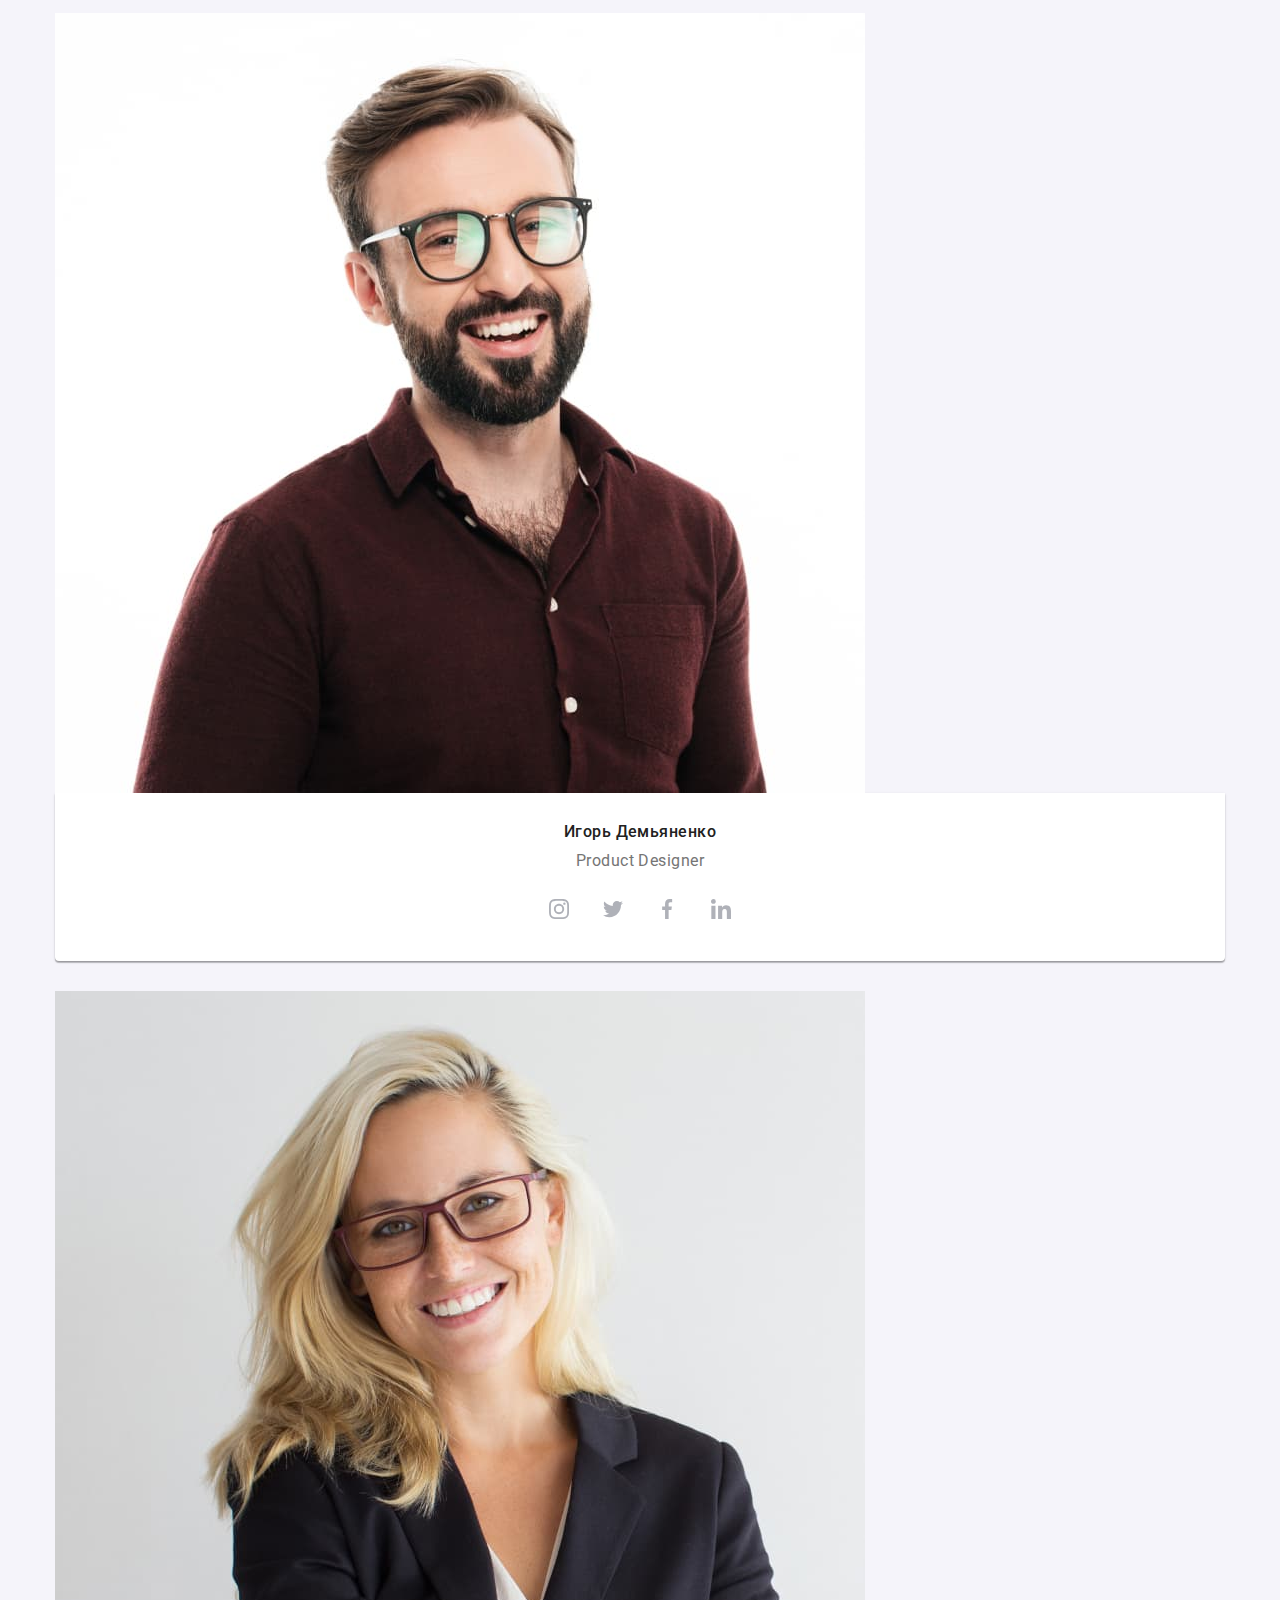
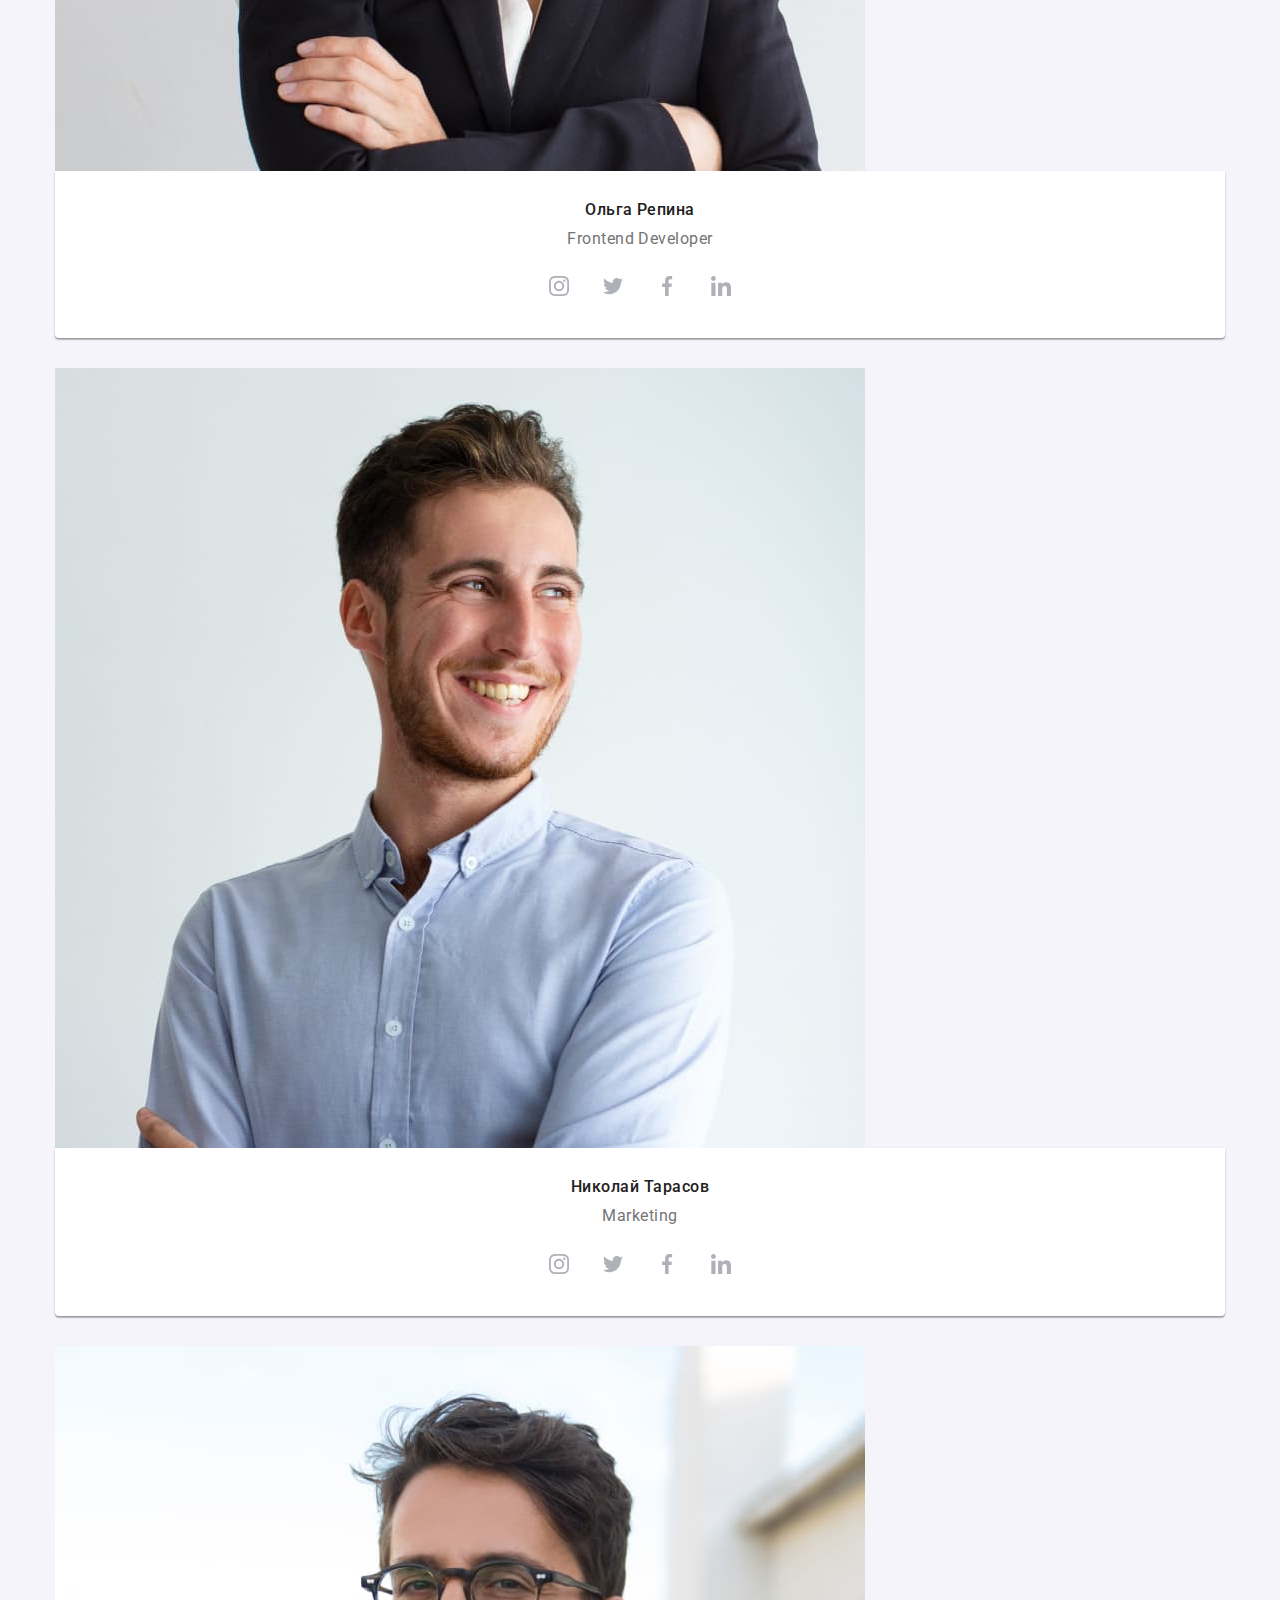
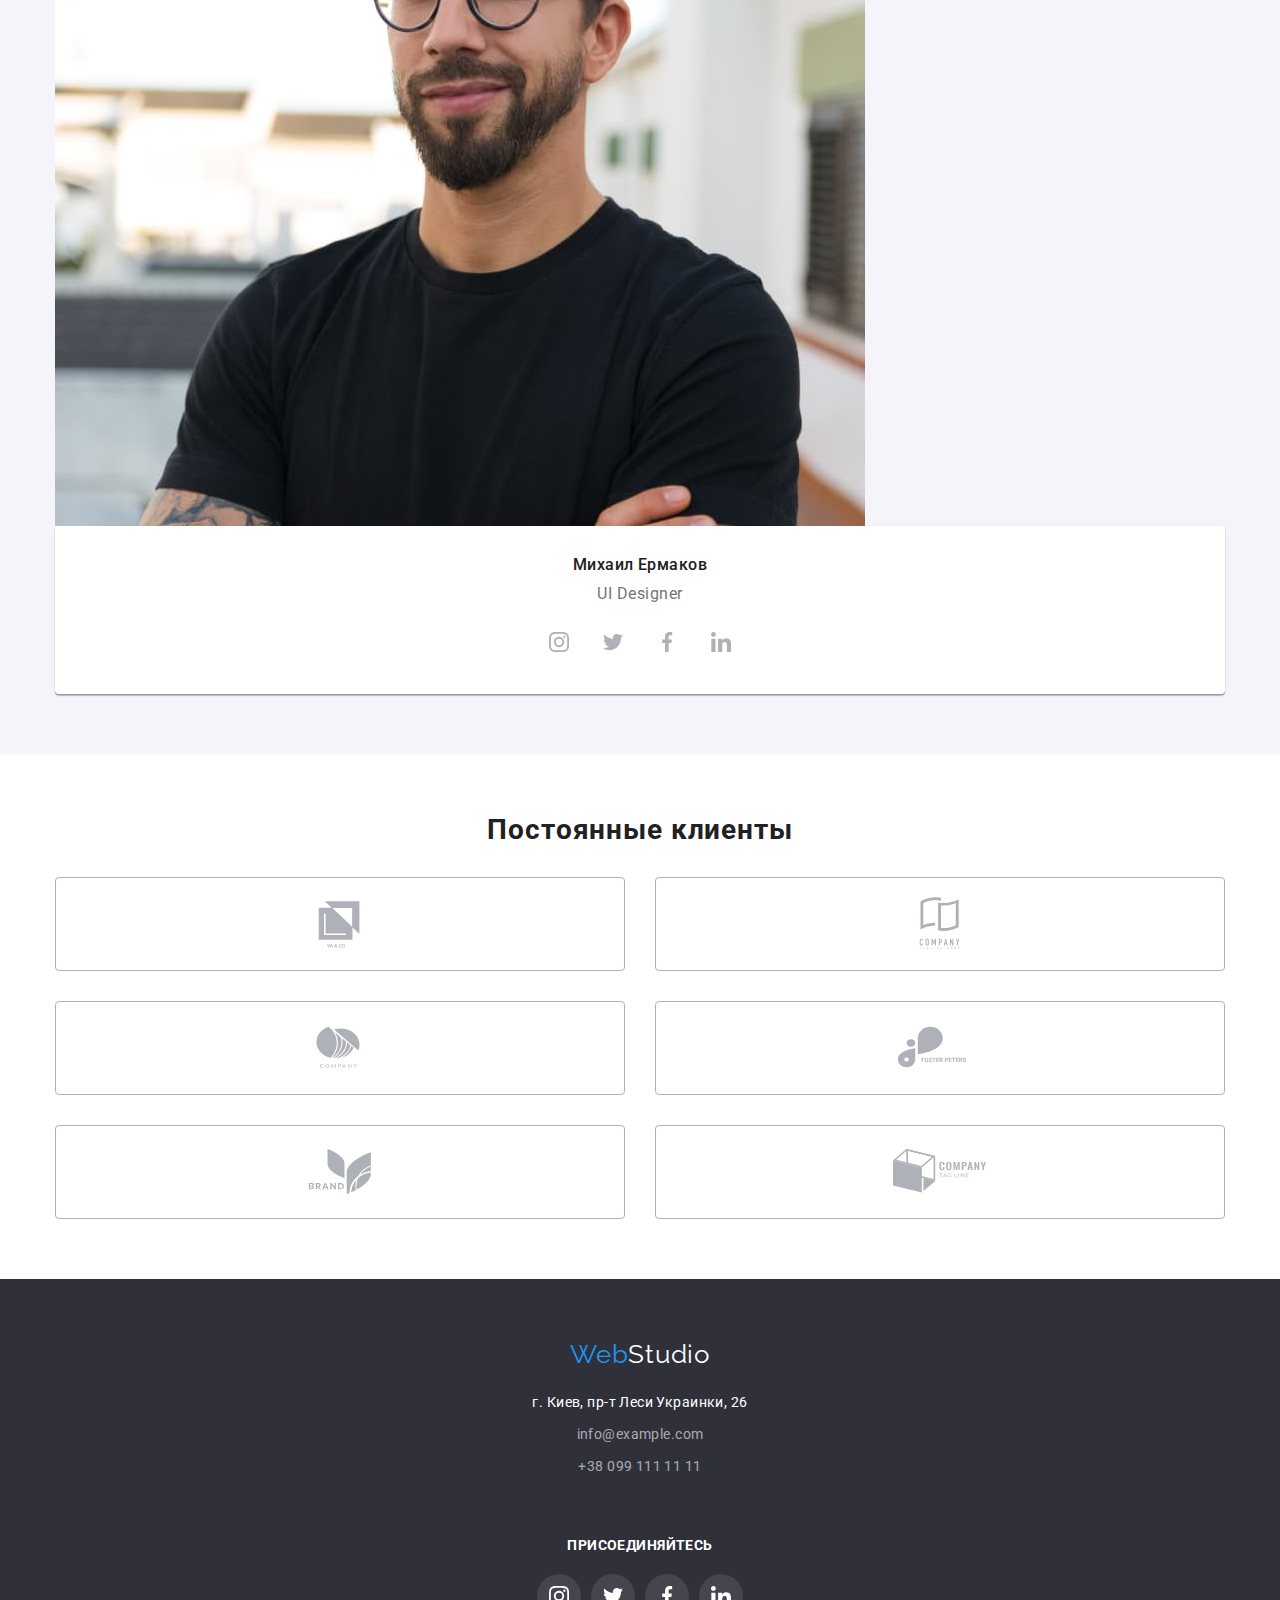
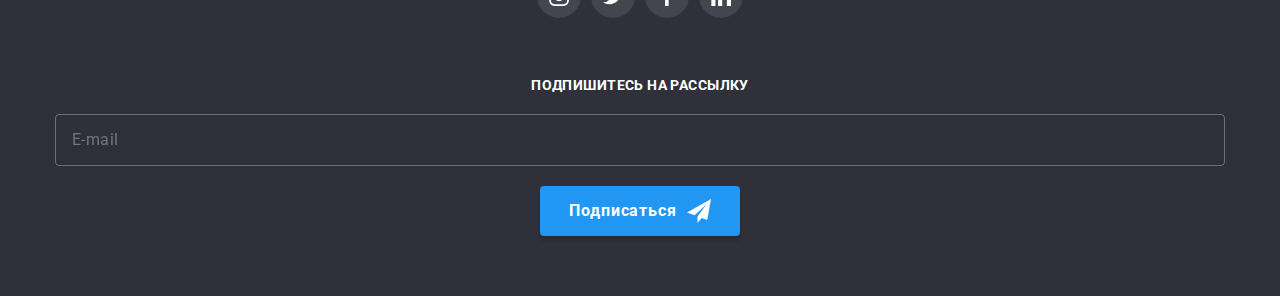
==== commit ae475c06: "add mobile version and start tablet" ====
--- a/index.html
+++ b/index.html
@@ -15,38 +15,69 @@
     <!-- Header -->
     <header class="header">
         <div class="container container__header">
-        <a class="logo" lang="en" href="./index.html"><span class="logo__title">Web</span>Studio</a>
-        <nav>
-            <ul class="site-nav header__site-nav">
-                <li class="site-nav__item">
-                    <a class="site-nav__link site-nav__link--current" href="./index.html">Студия</a>
-                </li>
-                <li class="site-nav__item">
-                    <a class="site-nav__link" href="./portfolio.html">Портфолио</a>
-                </li>
-                <li class="site-nav__item">
-                    <a class="site-nav__link" href="/">Контакты</a>
-                </li>
-            </ul>
-        </nav>
-        <ul class="contact-list header__contact-list">
-            <li class="contact-list__item">
-                <a class="contact-list__link" lang="en" href="mailto:info@devstudio.com">
-                    <svg class="contact-list__icon" width="16" height="12">
-                        <use href="./img/icons.svg#icon-convert"></use>
-                    </svg>
-                    info@devstudio.com
-                </a>
-            </li>
-            <li class="contact-list__item">
-                <a class="contact-list__link" href="tel:+380961111111">
-                    <svg class="contact-list__icon" width="10" height="16">
-                        <use href="./img/icons.svg#icon-mobile"></use>
-                    </svg>
-                    +38 096 111 11 11
-                </a>
-            </li>
-        </ul>
+            <a class="logo header__logo" lang="en" href="./index.html"><span class="logo__title">Web</span>Studio</a>
+            <button class="menu-button" data-menu-button>
+                <svg class="modal__icon" 
+                    width="40" 
+                    height="40" 
+                    aria-label="Переключатель мобильного меню"
+                    aria-expanded="false">
+                    
+                    <use class="icon-menu" href="./img/icons.svg#icon-menu"></use>
+                    <use class="icon-cross" href="./img/icons.svg#icon-close"></use>
+                </svg>
+            </button>
+            <div class="menu-container" data-menu>
+                <nav>
+                    <ul class="site-nav header__site-nav">
+                        <li class="site-nav__item">
+                            <a class="site-nav__link site-nav__link--current" href="./index.html">Студия</a>
+                        </li>
+                        <li class="site-nav__item">
+                            <a class="site-nav__link" href="./portfolio.html">Портфолио</a>
+                        </li>
+                        <li class="site-nav__item">
+                            <a class="site-nav__link" href="/">Контакты</a>
+                        </li>
+                    </ul>
+                </nav>
+                <ul class="contact-list header__contact-list">
+                    <li class="contact-list__item">
+                        <a class="contact-list__link contact-list__link--font-add" lang="en" href="mailto:info@devstudio.com">
+                            <svg class="contact-list__icon" width="16" height="12">
+                                <use href="./img/icons.svg#icon-convert"></use>
+                            </svg>
+                            info@devstudio.com
+                        </a>
+                    </li>
+                    <li class="contact-list__item">
+                        <a class="contact-list__link contact-list__link--font-main" href="tel:+380961111111">
+                            <svg class="contact-list__icon" width="10" height="16">
+                                <use href="./img/icons.svg#icon-mobile"></use>
+                            </svg>
+                            +38 096 111 11 11
+                        </a>
+                    </li>
+                </ul>
+                <ul class="menu-container__socials">
+                    <li class="menu-container__socials-item">
+                        <a class="menu-container__socials-link" href="/">Instagram
+                        </a>
+                    </li>
+                    <li class="menu-container__socials-item">
+                        <a class="menu-container__socials-link" href="/">Twitter
+                        </a>
+                    </li>
+                    <li class="menu-container__socials-item">
+                        <a class="menu-container__socials-link" href="/">Facebook
+                        </a>
+                    </li>
+                    <li class="menu-container__socials-item">
+                        <a class="menu-container__socials-link" href="/">LinkedIn
+                        </a>
+                    </li>
+                </ul>
+            </div>
         </div>
     </header>
     <main> 
@@ -165,9 +196,9 @@
             </div>
         </section>
         <!-- Work -->
-        <section class="section section--zero-padding">
+        <section class="section section--zero-padding section-hidden">
             <div class="container">
-                <h2 class="section__title">Чем мы занимаемся</h2>
+                <h2 class="section__title ">Чем мы занимаемся</h2>
                 <ul class="works">
                     <li class="works-item">
                         <a href="/">
@@ -202,7 +233,7 @@
                 <h2 class="section__title">Наша команда</h2>
                 <ul class="team">
                     <li  class="team-item">
-                        <img src="img/m1s4p1.jpg" alt="Игорь Демьяненко" width="270"/>
+                        <img src="img/m1s4p1.jpg" alt="Игорь Демьяненко"/>
                         <div class="team-item__title-block">
                             <h3 class="team-item__title team-item__title--main">
                                 Игорь Демьяненко 
@@ -243,7 +274,7 @@
                         </div>
                     </li>
                     <li class="team-item">
-                        <img src="img/m1s4p2.jpg" alt="Ольга Репина" width="270"/> 
+                        <img src="img/m1s4p2.jpg" alt="Ольга Репина"/> 
                         <div class="team-item__title-block">
                             <h3 class="team-item__title team-item__title--main">
                                 Ольга Репина
@@ -284,7 +315,7 @@
                         </div>
                     </li>
                     <li class="team-item">
-                        <img src="img/m1s4p3.jpg" alt="Николай Тарасов" width="270"/> 
+                        <img src="img/m1s4p3.jpg" alt="Николай Тарасов"/> 
                         <div class="team-item__title-block">
                             <h3 class="team-item__title team-item__title--main">
                                 Николай Тарасов
@@ -325,7 +356,7 @@
                         </div>
                     </li>
                     <li class="team-item">
-                        <img src="img/m1s4p4.jpg" alt="Михаил Ермаков" width="270"/> 
+                        <img src="img/m1s4p4.jpg" alt="Михаил Ермаков"/> 
                         <div class="team-item__title-block">
                             <h3 class="team-item__title team-item__title--main">
                                 Михаил Ермаков
@@ -488,6 +519,7 @@
             </div>
         </div>
     </footer>
+    <script src="./js/mobile-menu.js"></script>
     <script src="./js/modal.js"></script>
 </body>
 </html>--- a/css/main.min.css
+++ b/css/main.min.css
@@ -1,2 +1,2 @@
-body{background-color:#fff;color:#212121;font-family:Roboto, sans-serif;letter-spacing:0.03em}a{text-decoration:none;color:#212121;outline:none}ul{list-style:none;margin:0;padding:0}h1,h2,h3,p{margin:0}img{display:block;max-width:100%;height:auto}input{padding:0;outline:none}.container{margin-left:auto;margin-right:auto;width:1200px;padding-left:15px;padding-right:15px}.section{padding:94px 0}.section__title{margin-bottom:50px;text-align:center;font-size:36px;line-height:1.16;letter-spacing:0.03em}.visually-hidden{position:absolute;white-space:nowrap;width:1px;height:1px;overflow:hidden;border:0;padding:0;clip:rect(0 0 0 0);-webkit-clip-path:inset(50%);clip-path:inset(50%);margin:-1px}a,button{-webkit-transition:color 250ms cubic-bezier(0.4, 0, 0.2, 1);transition:color 250ms cubic-bezier(0.4, 0, 0.2, 1)}svg{-webkit-transition:fill 250ms cubic-bezier(0.4, 0, 0.2, 1);transition:fill 250ms cubic-bezier(0.4, 0, 0.2, 1)}.header{border-bottom:1px solid #ececec}.header__site-nav{margin-left:93px}.header__contact-list{margin-left:auto}.container__header{display:-webkit-box;display:-ms-flexbox;display:flex;-webkit-box-align:center;-ms-flex-align:center;align-items:center}.site-nav{display:-webkit-box;display:-ms-flexbox;display:flex}.site-nav__item{margin-right:50px}.site-nav__item:last-child{margin-right:0}.site-nav__link{display:block;padding-top:32px;padding-bottom:32px;font-weight:500;font-size:14px;line-height:1.14;letter-spacing:0.02em}.site-nav__link:hover,.site-nav__link:focus{color:#2196f3}.site-nav__link--current{position:relative;color:#2196f3}.site-nav__link--current::after{content:'';display:inline-block;position:absolute;bottom:0;left:0;width:100%;height:4px;background-color:#2196f3;border-radius:2px}.contact-list{display:-webkit-box;display:-ms-flexbox;display:flex}.contact-list__item{margin-right:30px}.contact-list__item:last-child{margin-right:0}.contact-list__link{display:-webkit-box;display:-ms-flexbox;display:flex;-webkit-box-align:center;-ms-flex-align:center;align-items:center;padding-top:32px;padding-bottom:32px;font-weight:500;font-size:14px;line-height:1.14;letter-spacing:0.02em;color:#757575}.contact-list__link:hover,.contact-list__link:focus{color:#2196f3}.contact-list__icon{margin-right:10px;fill:currentColor}.logo{color:#212121;font-family:Raleway,sans-serif;font-size:26px;line-height:1.2;letter-spacing:0.03em}.logo__title{color:#2196f3}.hero{padding:200px 0;text-align:center;margin-left:auto;margin-right:auto;max-width:1600px;background-image:-webkit-gradient(linear, left top, right top, from(rgba(47,48,58,0.4)), to(rgba(47,48,58,0.4))),url(../img/herobcg.jpg);background-image:linear-gradient(to right, rgba(47,48,58,0.4), rgba(47,48,58,0.4)),url(../img/herobcg.jpg);background-repeat:no-repeat;background-position:center;background-size:cover;background-color:#c4c4c4}.hero__title{margin-top:0;margin-right:auto;margin-bottom:30px;margin-left:auto;width:696px;color:#fff;font-weight:900;font-size:44px;line-height:1.36;text-align:center;letter-spacing:0.06em;text-transform:uppercase}.button--order{padding:10px 32px}.backdrop{position:fixed;top:0;left:0;width:100%;height:100%;background:rgba(0,0,0,0.2);opacity:1;-webkit-transition:opacity 250ms cubic-bezier(0.4, 0, 0.2, 1);transition:opacity 250ms cubic-bezier(0.4, 0, 0.2, 1);z-index:1}.backdrop--hidden{opacity:0;pointer-events:none}.modal{padding:40px;position:absolute;top:50%;left:50%;-webkit-transform:translate(-50%, -50%) scale(1);transform:translate(-50%, -50%) scale(1);-webkit-transition:-webkit-transform 250ms cubic-bezier(0.4, 0, 0.2, 1) 250ms;transition:-webkit-transform 250ms cubic-bezier(0.4, 0, 0.2, 1) 250ms;transition:transform 250ms cubic-bezier(0.4, 0, 0.2, 1) 250ms;transition:transform 250ms cubic-bezier(0.4, 0, 0.2, 1) 250ms, -webkit-transform 250ms cubic-bezier(0.4, 0, 0.2, 1) 250ms;min-width:528px;min-height:581px;background-color:#ffffff;-webkit-box-shadow:0px 1px 3px rgba(0,0,0,0.12),0px 1px 1px rgba(0,0,0,0.14),0px 2px 1px rgba(0,0,0,0.2);box-shadow:0px 1px 3px rgba(0,0,0,0.12),0px 1px 1px rgba(0,0,0,0.14),0px 2px 1px rgba(0,0,0,0.2);border-radius:4px}.backdrop--hidden .modal{-webkit-transform:translate(-50%, -50%) scale(1.2);transform:translate(-50%, -50%) scale(1.2)}.modal__close-button{position:absolute;top:8px;right:8px;display:-webkit-box;display:-ms-flexbox;display:flex;-webkit-box-pack:center;-ms-flex-pack:center;justify-content:center;-webkit-box-align:center;-ms-flex-align:center;align-items:center;width:30px;height:30px;cursor:pointer;background-color:#ffffff;border-radius:50%;border:1px solid rgba(0,0,0,0.1)}.modal__icon{fill:#000000;-webkit-transition:fill 250ms cubic-bezier(0.4, 0, 0.2, 1);transition:fill 250ms cubic-bezier(0.4, 0, 0.2, 1)}.modal__icon:hover,.modal__icon:focus{fill:#2196f3}.modal__text{margin-bottom:12px;font-weight:700;font-size:20px;line-height:1.15;letter-spacing:0.03em}.input-form{display:-webkit-box;display:-ms-flexbox;display:flex;-webkit-box-orient:vertical;-webkit-box-direction:normal;-ms-flex-direction:column;flex-direction:column}.input-field{position:relative;margin-bottom:10px}.input-field__label{display:block;margin-bottom:4px;text-align:left;font-size:12px;line-height:1.16;letter-spacing:0.01em;color:#757575}.input-field__input{width:100%;padding:10px 42px;border:1px solid rgba(33,33,33,0.2);border-radius:4px;cursor:pointer;-webkit-transition:border-color 250ms cubic-bezier(0.4, 0, 0.2, 1);transition:border-color 250ms cubic-bezier(0.4, 0, 0.2, 1)}.input-field__input:focus{border-color:#2196f3}.input-field__icon{position:absolute;top:50%;left:15px;width:18px;height:18px;-webkit-transition:fill 250ms cubic-bezier(0.4, 0, 0.2, 1);transition:fill 250ms cubic-bezier(0.4, 0, 0.2, 1)}.input-field__input:focus+.input-field__icon{fill:#2196f3}.commentary-field{position:relative}.commentary-field__label{display:block;margin-bottom:4px;text-align:left;font-size:12px;line-height:1.16;letter-spacing:0.01em;color:#757575}.commentary-field__textarea{display:block;padding:12px 16px;resize:none;width:100%;font-size:14px;line-height:1.14;letter-spacing:0.01em;border:1px solid rgba(33,33,33,0.2);border-radius:4px;outline:none;cursor:pointer;-webkit-transition:border-color 250ms cubic-bezier(0.4, 0, 0.2, 1);transition:border-color 250ms cubic-bezier(0.4, 0, 0.2, 1)}.commentary-field__textarea::-webkit-input-placeholder{color:rgba(117,117,117,0.5)}.commentary-field__textarea:-ms-input-placeholder{color:rgba(117,117,117,0.5)}.commentary-field__textarea::-ms-input-placeholder{color:rgba(117,117,117,0.5)}.commentary-field__textarea::placeholder{color:rgba(117,117,117,0.5)}.commentary-field__textarea:focus{border-color:#2196f3}.custom-checkbox{position:relative;display:-webkit-box;display:-ms-flexbox;display:flex;-webkit-box-align:center;-ms-flex-align:center;align-items:center;-webkit-box-pack:center;-ms-flex-pack:center;justify-content:center;margin-top:20px;margin-bottom:34px;font-size:14px;line-height:1.71;letter-spacing:0.03em;color:#757575}.custom-checkbox__input--visually-hidden{position:absolute;white-space:nowrap;width:1px;height:1px;overflow:hidden;border:0;padding:0;clip:rect(0 0 0 0);-webkit-clip-path:inset(50%);clip-path:inset(50%);margin:-1px}.custom-checkbox__icon{display:-webkit-box;display:-ms-flexbox;display:flex;-webkit-box-align:center;-ms-flex-align:center;align-items:center;width:16px;height:15px;border:2px solid #212121;border-radius:2px;-webkit-transition:background-color 250ms cubic-bezier(0.4, 0, 0.2, 1),border-color 250ms cubic-bezier(0.4, 0, 0.2, 1);transition:background-color 250ms cubic-bezier(0.4, 0, 0.2, 1),border-color 250ms cubic-bezier(0.4, 0, 0.2, 1)}.custom-checkbox__input:checked+.custom-checkbox__icon{background-color:#2196f3;border-color:transparent}.custom-checkbox__label{margin-left:7px}.custom-checkbox__link{color:#2196f3;-webkit-text-decoration-line:underline;text-decoration-line:underline}.button{font-family:inherit;font-weight:700;font-size:16px;line-height:1.87;letter-spacing:0.06em;background-color:#2196f3;color:#fff;-webkit-box-shadow:0px 4px 4px rgba(0,0,0,0.15);box-shadow:0px 4px 4px rgba(0,0,0,0.15);border:0;cursor:pointer;border-radius:4px}.button--send{padding:10px 55px}.article{display:-webkit-box;display:-ms-flexbox;display:flex;-webkit-box-pack:justify;-ms-flex-pack:justify;justify-content:space-between;margin-top:0}.article__item{width:270px}.article__thumb{display:-webkit-box;display:-ms-flexbox;display:flex;margin-bottom:30px;-webkit-box-pack:center;-ms-flex-pack:center;justify-content:center;-webkit-box-align:center;-ms-flex-align:center;align-items:center;width:270px;height:120px;border-radius:4px;background-color:#f5f4fa}.article__title{margin-bottom:10px;font-size:14px;line-height:1.14;letter-spacing:0.03em;text-transform:uppercase}.article__text{margin-bottom:0;color:#757575;font-size:14px;line-height:1.71;letter-spacing:0.03em}.section--zero-padding{padding-top:0}.works{display:-webkit-box;display:-ms-flexbox;display:flex;-webkit-box-pack:justify;-ms-flex-pack:justify;justify-content:space-between}.works-item{position:relative}.works-item__thumb{position:absolute;left:0;bottom:0;display:-webkit-box;display:-ms-flexbox;display:flex;-webkit-box-pack:center;-ms-flex-pack:center;justify-content:center;-webkit-box-align:center;-ms-flex-align:center;align-items:center;-ms-flex-wrap:wrap;flex-wrap:wrap;width:370px;min-height:70px;background:rgba(47,48,58,0.8)}.works-item__title{font-size:14px;line-height:1.14;letter-spacing:0.03em;text-transform:uppercase;color:#ffffff}.section--background{background-color:#f5f4fa}.team{display:-webkit-box;display:-ms-flexbox;display:flex;-webkit-box-pack:justify;-ms-flex-pack:justify;justify-content:space-between}.team-item__title-block{padding:30px 0;text-align:center;background-color:#ffffff;-webkit-box-shadow:0px 1px 3px rgba(0,0,0,0.12),0px 1px 1px rgba(0,0,0,0.14),0px 2px 1px rgba(0,0,0,0.2);box-shadow:0px 1px 3px rgba(0,0,0,0.12),0px 1px 1px rgba(0,0,0,0.14),0px 2px 1px rgba(0,0,0,0.2);border-radius:0px 0px 4px 4px}.team-item__title{font-size:16px;line-height:1.18;letter-spacing:0.03em}.team-item__title--main{margin-bottom:10px;font-weight:500}.team-item__title--add{margin-top:0;margin-bottom:0;font-weight:normal;color:#757575}.socials{display:-webkit-box;display:-ms-flexbox;display:flex;-webkit-box-pack:center;-ms-flex-pack:center;justify-content:center;margin-top:16px;padding-bottom:0}.social-item{width:44px;height:44px;margin-right:10px}.social-item:last-child{margin-right:0}.social-item__link{display:-webkit-box;display:-ms-flexbox;display:flex;-webkit-box-align:center;-ms-flex-align:center;align-items:center;-webkit-box-pack:center;-ms-flex-pack:center;justify-content:center;width:100%;height:100%;border-radius:50%;color:#afb1b8;-webkit-transition:background-color 250ms cubic-bezier(0.4, 0, 0.2, 1);transition:background-color 250ms cubic-bezier(0.4, 0, 0.2, 1)}.social-item__link:hover,.social-item__link:focus{background-color:#2196f3;color:#ffffff}.social-item__icon{width:20px;height:20px;fill:currentColor}.clients{display:-webkit-box;display:-ms-flexbox;display:flex;-webkit-box-pack:justify;-ms-flex-pack:justify;justify-content:space-between}.clients-item{width:170px;height:92px}.clients-item__link{display:-webkit-box;display:-ms-flexbox;display:flex;-webkit-box-pack:center;-ms-flex-pack:center;justify-content:center;-webkit-box-align:center;-ms-flex-align:center;align-items:center;width:100%;height:100%;border:1px solid #afb1b8;border-radius:4px;-webkit-transition:border-color 250ms cubic-bezier(0.4, 0, 0.2, 1);transition:border-color 250ms cubic-bezier(0.4, 0, 0.2, 1);color:#afb1b8}.clients-item__link:hover,.clients-item__link:focus{border-color:#2196f3;color:#2196f3}.clients-item__icon{width:106px;height:60px;fill:currentColor}.container--footer{display:-webkit-box;display:-ms-flexbox;display:flex;-webkit-box-align:baseline;-ms-flex-align:baseline;align-items:baseline}.footer-section{padding:60px 0;background-color:#2f303a}.footer-section__join{margin-left:70px}.footer-section__subscription{margin-left:93px}.footer-section__contact-block{-webkit-box-flex:1;-ms-flex-positive:1;flex-grow:1}.contact-block__logo{display:block;margin-bottom:20px;text-decoration:none;color:#fff;font-family:Raleway,sans-serif;font-size:26px;line-height:1.2;letter-spacing:0.03em}.adress__item{margin-bottom:9px}.adress__item:last-child{margin-bottom:0}.adress__link{display:block;font-style:normal;font-weight:normal;font-size:14px;line-height:24px;letter-spacing:0.03em;color:#fff}.adress__link--main{color:#fff}.adress__link--add{color:#fff}.adress__link:hover,.adress__link:focus{color:#2196f3}.join__title{margin-bottom:20px;font-size:14px;line-height:1.14;letter-spacing:0.03em;text-transform:uppercase;color:#ffffff}.social-item__link--join{background-color:rgba(255,255,255,0.1)}.social-item__link--join:hover,.social-item__link--join:focus{background-color:#2196f3}.social-item__icon--join{fill:#ffffff}.subscription__title{margin-bottom:20px;font-size:14px;line-height:1.14;letter-spacing:0.03em;text-transform:uppercase;color:#ffffff}.subscription__form{display:-webkit-box;display:-ms-flexbox;display:flex;-webkit-box-align:center;-ms-flex-align:center;align-items:center}.subscription__input{width:358px;padding:14px 16px;letter-spacing:0.03em;line-height:1.25;background-color:transparent;color:rgba(255,255,255,0.6);border:1px solid rgba(255,255,255,0.3);-webkit-filter:drop-shadow(0px 4px 4px rgba(0,0,0,0.15));filter:drop-shadow(0px 4px 4px rgba(0,0,0,0.15));border-radius:4px}.subscription__button--subscription{margin-left:12px}.button--subscription{display:-webkit-box;display:-ms-flexbox;display:flex;-webkit-box-pack:center;-ms-flex-pack:center;justify-content:center;-webkit-box-align:center;-ms-flex-align:center;align-items:center;padding:10px 29px}.button--subscription__icon{width:24px;height:24px;margin-left:10px}.section__filter{margin-bottom:50px}.filter{display:-webkit-box;display:-ms-flexbox;display:flex;-webkit-box-pack:center;-ms-flex-pack:center;justify-content:center}.filter__item{margin-right:8px}.filter__item:last-child{margin-right:0}.filter__button{padding:6px 22px;border-radius:4px;color:#212121;background-color:#f5f4fa;font-weight:500;font-size:16px;line-height:1.62;letter-spacing:0.03em;text-align:center;-webkit-transition:background-color 250ms cubic-bezier(0.4, 0, 0.2, 1),color 250ms cubic-bezier(0.4, 0, 0.2, 1),-webkit-box-shadow 250ms cubic-bezier(0.4, 0, 0.2, 1);transition:background-color 250ms cubic-bezier(0.4, 0, 0.2, 1),color 250ms cubic-bezier(0.4, 0, 0.2, 1),-webkit-box-shadow 250ms cubic-bezier(0.4, 0, 0.2, 1);transition:box-shadow 250ms cubic-bezier(0.4, 0, 0.2, 1),background-color 250ms cubic-bezier(0.4, 0, 0.2, 1),color 250ms cubic-bezier(0.4, 0, 0.2, 1);transition:box-shadow 250ms cubic-bezier(0.4, 0, 0.2, 1),background-color 250ms cubic-bezier(0.4, 0, 0.2, 1),color 250ms cubic-bezier(0.4, 0, 0.2, 1),-webkit-box-shadow 250ms cubic-bezier(0.4, 0, 0.2, 1)}.filter__button:hover,.filter__button:focus{-webkit-box-shadow:0px 3px 1px rgba(0,0,0,0.1),0px 1px 2px rgba(0,0,0,0.08),0px 2px 2px rgba(0,0,0,0.12);box-shadow:0px 3px 1px rgba(0,0,0,0.1),0px 1px 2px rgba(0,0,0,0.08),0px 2px 2px rgba(0,0,0,0.12);background-color:#2196f3;color:#ffffff}.grid{display:-webkit-box;display:-ms-flexbox;display:flex;-ms-flex-wrap:wrap;flex-wrap:wrap;margin:-15px}.grid__item{margin:15px}.product__link{display:block;-webkit-transition:-webkit-box-shadow 250ms cubic-bezier(0.4, 0, 0.2, 1);transition:-webkit-box-shadow 250ms cubic-bezier(0.4, 0, 0.2, 1);transition:box-shadow 250ms cubic-bezier(0.4, 0, 0.2, 1);transition:box-shadow 250ms cubic-bezier(0.4, 0, 0.2, 1), -webkit-box-shadow 250ms cubic-bezier(0.4, 0, 0.2, 1)}.product__link:hover,.product__link:focus{-webkit-box-shadow:0px 1px 1px rgba(0,0,0,0.12),0px 4px 4px rgba(0,0,0,0.06),1px 4px 6px rgba(0,0,0,0.16);box-shadow:0px 1px 1px rgba(0,0,0,0.12),0px 4px 4px rgba(0,0,0,0.06),1px 4px 6px rgba(0,0,0,0.16)}.product__link:hover .product__overlay,.product__link:focus .product__overlay{-webkit-transform:translateY(0);transform:translateY(0)}.product__thumb{position:relative;overflow:hidden}.product__overlay{position:absolute;top:0;left:0;width:100%;height:294px;-webkit-transform:translateY(294px);transform:translateY(294px);-webkit-transition:-webkit-transform 250ms cubic-bezier(0.4, 0, 0.2, 1);transition:-webkit-transform 250ms cubic-bezier(0.4, 0, 0.2, 1);transition:transform 250ms cubic-bezier(0.4, 0, 0.2, 1);transition:transform 250ms cubic-bezier(0.4, 0, 0.2, 1), -webkit-transform 250ms cubic-bezier(0.4, 0, 0.2, 1);background:rgba(33,150,243,0.9)}.product__overlay-text{padding:63px 24px;font-size:18px;line-height:1.55;color:#ffffff}.product__text-box{padding:20px 24px;border:1px solid #eeeeee;border-top:inherit}.product__title{margin-bottom:4px;font-size:18px;line-height:2;letter-spacing:0.06em}.product__description{color:#757575;font-size:16px;line-height:1.87;letter-spacing:0.03em}
+body{background-color:#fff;color:#212121;font-family:Roboto, sans-serif;letter-spacing:0.03em}body.modal-open{overflow:hidden}a{text-decoration:none;color:#212121;outline:none}ul{list-style:none;margin:0;padding:0}h1,h2,h3,p{margin:0}img{display:block;max-width:100%;height:auto}input{padding:0;outline:none}.container{margin-left:auto;margin-right:auto;padding-left:15px;padding-right:15px}@media (min-width: 480px){.container{width:480px}}@media (min-width: 768px){.container{width:768px}}@media (min-width: 1200px){.container{width:1200px}}.section{padding:60px 0}a,button{-webkit-transition:color 250ms cubic-bezier(0.4, 0, 0.2, 1);transition:color 250ms cubic-bezier(0.4, 0, 0.2, 1)}svg{-webkit-transition:fill 250ms cubic-bezier(0.4, 0, 0.2, 1);transition:fill 250ms cubic-bezier(0.4, 0, 0.2, 1)}.visually-hidden{position:absolute;white-space:nowrap;width:1px;height:1px;overflow:hidden;border:0;padding:0;clip:rect(0 0 0 0);-webkit-clip-path:inset(50%);clip-path:inset(50%);margin:-1px}.section__title{margin-bottom:30px;text-align:center;font-size:28px;line-height:1.17;letter-spacing:0.03em}.header{margin-left:auto;margin-right:auto;border-bottom:1px solid #ececec}@media (max-width: 767.98px){.header__logo{padding-top:16px;padding-bottom:16px}}@media (min-width: 768px) and (max-width: 1199.98px){.header__logo{margin-right:88px}}@media (min-width: 1200px){.header__logo{margin-right:93px}}@media (max-width: 767.98px){.header__site-nav{margin-bottom:302px}}.container__header{display:-webkit-box;display:-ms-flexbox;display:flex;-webkit-box-align:center;-ms-flex-align:center;align-items:center;position:relative}@media (min-width: 768px){.site-nav{display:-webkit-box;display:-ms-flexbox;display:flex}}@media (min-width: 768px) and (max-width: 1199.98px){.site-nav{margin-right:84px}}@media (min-width: 1200px){.site-nav{margin-right:305px}}@media (max-width: 767.98px){.site-nav__item:not(:last-child){margin-bottom:32px}}@media (min-width: 768px){.site-nav__item:not(:last-child){margin-right:50px}}.site-nav__link{display:block}.site-nav__link:hover,.site-nav__link:focus{color:#2196f3}@media (max-width: 767.98px){.site-nav__link{font-weight:500;font-size:40px;line-height:1.17;letter-spacing:0.02em}}@media (min-width: 768px){.site-nav__link{padding-top:32px;padding-bottom:32px;font-size:14px;line-height:1.14}}.site-nav__link--current{position:relative;color:#2196f3}@media (min-width: 768px){.site-nav__link--current::after{content:'';display:inline-block;position:absolute;bottom:0;left:0;width:100%;height:4px;background-color:#2196f3;border-radius:2px}}.contact-list{display:-webkit-box;display:-ms-flexbox;display:flex}@media (max-width: 767.98px){.contact-list{-webkit-box-orient:vertical;-webkit-box-direction:reverse;-ms-flex-direction:column-reverse;flex-direction:column-reverse;-webkit-box-pack:justify;-ms-flex-pack:justify;justify-content:space-between;margin-bottom:64px;height:100px}}@media (min-width: 768px) and (max-width: 1199.98px){.contact-list{-webkit-box-orient:vertical;-webkit-box-direction:normal;-ms-flex-direction:column;flex-direction:column}}@media (min-width: 768px) and (max-width: 1199.98px){.contact-list__item:not(:last-child){margin-bottom:10px}}.contact-list__link{display:-webkit-box;display:-ms-flexbox;display:flex;-webkit-box-align:center;-ms-flex-align:center;align-items:center;font-weight:500}@media (min-width: 768px) and (max-width: 1199.98px){.contact-list__link{font-size:12px;line-height:1.16;letter-spacing:0.02em}}@media (min-width: 768px){.contact-list__link{color:#757575}}.contact-list__link:hover,.contact-list__link:focus{color:#2196f3}@media (max-width: 767.98px){.contact-list__link--font-main{font-size:34px;line-height:1.17;letter-spacing:0.02em;color:#2196f3}.contact-list__link--font-add{font-size:24px;line-height:1.16;letter-spacing:0.02em;color:#757575}}.contact-list__icon{fill:currentColor}@media (max-width: 767.98px){.contact-list__icon{display:none}}@media (min-width: 768px) and (max-width: 1199.98px){.contact-list__icon{margin-right:8px}}.logo{display:inline-block;color:#212121;font-family:Raleway,sans-serif;font-size:24px;line-height:1.16;letter-spacing:0.03em}.logo__title{color:#2196f3}.hero{padding:118px 0;margin-left:auto;margin-right:auto;text-align:center;background-repeat:no-repeat;background-position:center;background-size:cover;background-color:#c4c4c4;background-image:-webkit-gradient(linear, left top, right top, from(rgba(47,48,58,0.4)), to(rgba(47,48,58,0.4))),url(../img/herobcg.jpg);background-image:linear-gradient(to right, rgba(47,48,58,0.4), rgba(47,48,58,0.4)),url(../img/herobcg.jpg)}@media (min-width: 480px){.hero{width:480px}}@media (min-width: 768px){.hero{width:768px}}@media (min-width: 1200px){.hero{width:1600px}}@media screen and (min-device-pixel-ratio: 2), screen and (-moz-min-device-pixel-ratio: 2), screen and (-webkit-min-device-pixel-ratio: 2), screen and (min-resolution: 192dpi), screen and (min-resolution: 2dppx){.hero{background-image:-webkit-gradient(linear, left top, right top, from(rgba(47,48,58,0.4)), to(rgba(47,48,58,0.4))),url(../img/herobcgx2.jpg);background-image:linear-gradient(to right, rgba(47,48,58,0.4), rgba(47,48,58,0.4)),url(../img/herobcgx2.jpg)}}.hero__title{margin:auto;margin-bottom:30px;width:360px;text-align:center;color:#fff;font-weight:900;font-size:26px;line-height:1.61;letter-spacing:0.06em;text-transform:uppercase}.button--order{padding:10px 32px}.backdrop{position:fixed;top:0;left:0;padding:94px 15px;width:100%;height:100%;background:rgba(0,0,0,0.2);opacity:1;-webkit-transition:opacity 250ms cubic-bezier(0.4, 0, 0.2, 1);transition:opacity 250ms cubic-bezier(0.4, 0, 0.2, 1);z-index:1}.backdrop--hidden{opacity:0;pointer-events:none}.modal{padding:40px;-webkit-transform:scale(1);transform:scale(1);-webkit-transition:-webkit-transform 250ms cubic-bezier(0.4, 0, 0.2, 1) 250ms;transition:-webkit-transform 250ms cubic-bezier(0.4, 0, 0.2, 1) 250ms;transition:transform 250ms cubic-bezier(0.4, 0, 0.2, 1) 250ms;transition:transform 250ms cubic-bezier(0.4, 0, 0.2, 1) 250ms, -webkit-transform 250ms cubic-bezier(0.4, 0, 0.2, 1) 250ms;min-width:450px;min-height:609px;background-color:#ffffff;-webkit-box-shadow:0px 1px 3px rgba(0,0,0,0.12),0px 1px 1px rgba(0,0,0,0.14),0px 2px 1px rgba(0,0,0,0.2);box-shadow:0px 1px 3px rgba(0,0,0,0.12),0px 1px 1px rgba(0,0,0,0.14),0px 2px 1px rgba(0,0,0,0.2);border-radius:4px}@media (min-width: 480px){.modal{width:450px;min-height:609px;margin:auto}}@media (min-width: 768px){.modal{position:absolute;top:50%;left:50%;-webkit-transform:translate(-50%, -50%) scale(1);transform:translate(-50%, -50%) scale(1)}}@media (min-width: 1200px){.modal{width:528px;min-height:581px}}.backdrop--hidden .modal{-webkit-transform:scale(1.2);transform:scale(1.2)}@media (min-width: 768px){.backdrop--hidden .modal{-webkit-transform:translate(-50%, -50%) scale(1.2);transform:translate(-50%, -50%) scale(1.2)}}.modal__close-button{position:absolute;top:8px;right:8px;display:-webkit-box;display:-ms-flexbox;display:flex;-webkit-box-pack:center;-ms-flex-pack:center;justify-content:center;-webkit-box-align:center;-ms-flex-align:center;align-items:center;width:30px;height:30px;cursor:pointer;background-color:#ffffff;border-radius:50%;border:1px solid rgba(0,0,0,0.1)}.modal__icon{fill:#000000;-webkit-transition:fill 250ms cubic-bezier(0.4, 0, 0.2, 1);transition:fill 250ms cubic-bezier(0.4, 0, 0.2, 1)}.modal__icon:hover,.modal__icon:focus{fill:#2196f3}.modal__text{margin-bottom:12px;width:370px;font-weight:700;font-size:20px;line-height:1.5;letter-spacing:0.03em}.input-form{display:-webkit-box;display:-ms-flexbox;display:flex;-webkit-box-orient:vertical;-webkit-box-direction:normal;-ms-flex-direction:column;flex-direction:column;width:370px}.input-field{position:relative;margin-bottom:10px}.input-field__label{display:block;margin-bottom:4px;text-align:left;font-size:12px;line-height:1.16;letter-spacing:0.01em;color:#757575}.input-field__input{width:100%;padding:10px 42px;border:1px solid rgba(33,33,33,0.2);border-radius:4px;cursor:pointer;-webkit-transition:border-color 250ms cubic-bezier(0.4, 0, 0.2, 1);transition:border-color 250ms cubic-bezier(0.4, 0, 0.2, 1)}.input-field__input:focus{border-color:#2196f3}.input-field__icon{position:absolute;top:50%;left:15px;width:18px;height:18px;-webkit-transition:fill 250ms cubic-bezier(0.4, 0, 0.2, 1);transition:fill 250ms cubic-bezier(0.4, 0, 0.2, 1)}.input-field__input:focus+.input-field__icon{fill:#2196f3}.commentary-field{position:relative}.commentary-field__label{display:block;margin-bottom:4px;text-align:left;font-size:12px;line-height:1.16;letter-spacing:0.01em;color:#757575}.commentary-field__textarea{display:block;padding:12px 16px;resize:none;width:100%;font-size:14px;line-height:1.14;letter-spacing:0.01em;border:1px solid rgba(33,33,33,0.2);border-radius:4px;outline:none;cursor:pointer;-webkit-transition:border-color 250ms cubic-bezier(0.4, 0, 0.2, 1);transition:border-color 250ms cubic-bezier(0.4, 0, 0.2, 1)}.commentary-field__textarea::-webkit-input-placeholder{color:rgba(117,117,117,0.5)}.commentary-field__textarea:-ms-input-placeholder{color:rgba(117,117,117,0.5)}.commentary-field__textarea::-ms-input-placeholder{color:rgba(117,117,117,0.5)}.commentary-field__textarea::placeholder{color:rgba(117,117,117,0.5)}.commentary-field__textarea:focus{border-color:#2196f3}.custom-checkbox{position:relative;display:-webkit-box;display:-ms-flexbox;display:flex;-webkit-box-align:center;-ms-flex-align:center;align-items:center;-webkit-box-pack:center;-ms-flex-pack:center;justify-content:center;margin-top:20px;margin-bottom:34px;font-size:12px;line-height:1.16;letter-spacing:0.03em;color:#757575}.custom-checkbox__input--visually-hidden{position:absolute;white-space:nowrap;width:1px;height:1px;overflow:hidden;border:0;padding:0;clip:rect(0 0 0 0);-webkit-clip-path:inset(50%);clip-path:inset(50%);margin:-1px}.custom-checkbox__icon{display:-webkit-box;display:-ms-flexbox;display:flex;-webkit-box-align:center;-ms-flex-align:center;align-items:center;width:16px;height:15px;border:2px solid #212121;border-radius:2px;-webkit-transition:background-color 250ms cubic-bezier(0.4, 0, 0.2, 1),border-color 250ms cubic-bezier(0.4, 0, 0.2, 1);transition:background-color 250ms cubic-bezier(0.4, 0, 0.2, 1),border-color 250ms cubic-bezier(0.4, 0, 0.2, 1)}.custom-checkbox__input:checked+.custom-checkbox__icon{background-color:#2196f3;border-color:transparent}.custom-checkbox__label{margin-left:7px}.custom-checkbox__link{color:#2196f3;-webkit-text-decoration-line:underline;text-decoration-line:underline}.button{font-family:inherit;font-weight:700;font-size:16px;line-height:1.87;letter-spacing:0.06em;background-color:#2196f3;color:#fff;-webkit-box-shadow:0px 4px 4px rgba(0,0,0,0.15);box-shadow:0px 4px 4px rgba(0,0,0,0.15);border:0;cursor:pointer;border-radius:4px}.button--send{padding:10px 55px}@media (min-width: 768px) and (max-width: 1199.98px){.article{display:-webkit-box;display:-ms-flexbox;display:flex;-ms-flex-wrap:wrap;flex-wrap:wrap;-webkit-box-pack:justify;-ms-flex-pack:justify;justify-content:space-between}}.article__item:not(:last-child){margin-bottom:30px}@media (max-width: 767.98px){.article__item{width:100%}}@media (min-width: 768px) and (max-width: 1199.98px){.article__item{width:calc((100% - 30px) / 2);margin-bottom:30px}}.article__thumb{display:-webkit-box;display:-ms-flexbox;display:flex;margin-bottom:30px;-webkit-box-pack:center;-ms-flex-pack:center;justify-content:center;-webkit-box-align:center;-ms-flex-align:center;align-items:center;padding:25px 0;border-radius:4px;background-color:#f5f4fa}.article__title{margin-bottom:10px;font-size:14px;line-height:1.14;letter-spacing:0.03em;text-transform:uppercase}@media (max-width: 767.98px){.article__title{text-align:center}}.article__text{margin-bottom:0;color:#757575;font-size:14px;line-height:1.71;letter-spacing:0.03em}.section--zero-padding{padding-top:0}.works-item{position:relative}.works-item__thumb{position:absolute;left:0;bottom:0;display:-webkit-box;display:-ms-flexbox;display:flex;-webkit-box-pack:center;-ms-flex-pack:center;justify-content:center;-webkit-box-align:center;-ms-flex-align:center;align-items:center;-ms-flex-wrap:wrap;flex-wrap:wrap;width:370px;min-height:70px;background:rgba(47,48,58,0.8)}.works-item__title{font-size:14px;line-height:1.14;letter-spacing:0.03em;text-transform:uppercase;color:#ffffff}.section--background{background-color:#f5f4fa}.team-item:not(:last-child){margin-bottom:30px}.team-item__title-block{padding:30px 0;text-align:center;background-color:#ffffff;-webkit-box-shadow:0px 1px 3px rgba(0,0,0,0.12),0px 1px 1px rgba(0,0,0,0.14),0px 2px 1px rgba(0,0,0,0.2);box-shadow:0px 1px 3px rgba(0,0,0,0.12),0px 1px 1px rgba(0,0,0,0.14),0px 2px 1px rgba(0,0,0,0.2);border-radius:0px 0px 4px 4px}.team-item__title{font-size:16px;line-height:1.18;letter-spacing:0.03em}.team-item__title--main{margin-bottom:10px;font-weight:500}.team-item__title--add{margin-top:0;margin-bottom:0;font-weight:normal;color:#757575}.socials{display:-webkit-box;display:-ms-flexbox;display:flex;-webkit-box-pack:center;-ms-flex-pack:center;justify-content:center;margin-top:16px;padding-bottom:0}.social-item{width:44px;height:44px;margin-right:10px}.social-item:last-child{margin-right:0}.social-item__link{display:-webkit-box;display:-ms-flexbox;display:flex;-webkit-box-align:center;-ms-flex-align:center;align-items:center;-webkit-box-pack:center;-ms-flex-pack:center;justify-content:center;width:100%;height:100%;border-radius:50%;color:#afb1b8;-webkit-transition:background-color 250ms cubic-bezier(0.4, 0, 0.2, 1);transition:background-color 250ms cubic-bezier(0.4, 0, 0.2, 1)}.social-item__link:hover,.social-item__link:focus{background-color:#2196f3;color:#ffffff}.social-item__icon{width:20px;height:20px;fill:currentColor}.clients{display:-webkit-box;display:-ms-flexbox;display:flex;-ms-flex-wrap:wrap;flex-wrap:wrap;-webkit-box-pack:justify;-ms-flex-pack:justify;justify-content:space-between}.clients-item{width:calc((100% - 30px) / 2);margin-bottom:30px}.clients-item:nth-last-child(-n+2){margin-bottom:0px}.clients-item__link{display:-webkit-box;display:-ms-flexbox;display:flex;-webkit-box-pack:center;-ms-flex-pack:center;justify-content:center;-webkit-box-align:center;-ms-flex-align:center;align-items:center;padding:16px 0;width:100%;height:100%;border:1px solid #afb1b8;border-radius:4px;-webkit-transition:border-color 250ms cubic-bezier(0.4, 0, 0.2, 1);transition:border-color 250ms cubic-bezier(0.4, 0, 0.2, 1);color:#afb1b8}.clients-item__link:hover,.clients-item__link:focus{border-color:#2196f3;color:#2196f3}.clients-item__icon{width:106px;height:60px;fill:currentColor}.footer-section{padding:60px 0;background-color:#2f303a}.footer-section__join{padding:60px 0}.contact-block{text-align:center}.contact-block__logo{display:block;margin-bottom:20px;text-decoration:none;color:#fff;font-family:Raleway,sans-serif;font-size:26px;line-height:1.2;letter-spacing:0.03em}.adress__item:not(:last-child){margin-bottom:8px}.adress__link{display:block;font-style:normal;font-weight:normal;font-size:14px;line-height:24px;letter-spacing:0.03em;color:#fff}.adress__link--main{color:#fff}.adress__link--add{color:rgba(255,255,255,0.6)}.adress__link:hover,.adress__link:focus{color:#2196f3}.join{text-align:center}.join__title{margin-bottom:20px;font-size:14px;line-height:1.14;letter-spacing:0.03em;text-transform:uppercase;color:#ffffff}.social-item__link--join{background-color:rgba(255,255,255,0.1)}.social-item__link--join:hover,.social-item__link--join:focus{background-color:#2196f3}.social-item__icon--join{fill:#ffffff}.subscription{text-align:center}.subscription__title{margin-bottom:20px;font-size:14px;line-height:1.14;letter-spacing:0.03em;text-transform:uppercase;color:#ffffff}.subscription__input{margin-bottom:20px;width:100%;padding:15px 16px;line-height:1.25;letter-spacing:0.03em;background-color:transparent;color:rgba(255,255,255,0.6);border:1px solid rgba(255,255,255,0.3);-webkit-filter:drop-shadow(0px 4px 4px rgba(0,0,0,0.15));filter:drop-shadow(0px 4px 4px rgba(0,0,0,0.15));border-radius:4px}.subscription__button--subscription{margin:auto}.button--subscription{display:-webkit-box;display:-ms-flexbox;display:flex;-webkit-box-pack:center;-ms-flex-pack:center;justify-content:center;-webkit-box-align:center;-ms-flex-align:center;align-items:center;padding:10px 29px}.button--subscription__icon{width:24px;height:24px;margin-left:10px}.section__filter{margin-bottom:40px}.filter{display:-webkit-box;display:-ms-flexbox;display:flex;-ms-flex-wrap:wrap;flex-wrap:wrap}.filter__item{margin-bottom:15px;margin-right:8px}.filter__item:last-child{margin-right:0}.filter__item:nth-last-child(-n+2){margin-bottom:0px}.filter__button{padding:6px 22px;border-radius:4px;color:#212121;background-color:#f5f4fa;font-weight:500;font-size:16px;line-height:1.62;letter-spacing:0.03em;text-align:center;-webkit-transition:background-color 250ms cubic-bezier(0.4, 0, 0.2, 1),color 250ms cubic-bezier(0.4, 0, 0.2, 1),-webkit-box-shadow 250ms cubic-bezier(0.4, 0, 0.2, 1);transition:background-color 250ms cubic-bezier(0.4, 0, 0.2, 1),color 250ms cubic-bezier(0.4, 0, 0.2, 1),-webkit-box-shadow 250ms cubic-bezier(0.4, 0, 0.2, 1);transition:box-shadow 250ms cubic-bezier(0.4, 0, 0.2, 1),background-color 250ms cubic-bezier(0.4, 0, 0.2, 1),color 250ms cubic-bezier(0.4, 0, 0.2, 1);transition:box-shadow 250ms cubic-bezier(0.4, 0, 0.2, 1),background-color 250ms cubic-bezier(0.4, 0, 0.2, 1),color 250ms cubic-bezier(0.4, 0, 0.2, 1),-webkit-box-shadow 250ms cubic-bezier(0.4, 0, 0.2, 1)}.filter__button:hover,.filter__button:focus{-webkit-box-shadow:0px 3px 1px rgba(0,0,0,0.1),0px 1px 2px rgba(0,0,0,0.08),0px 2px 2px rgba(0,0,0,0.12);box-shadow:0px 3px 1px rgba(0,0,0,0.1),0px 1px 2px rgba(0,0,0,0.08),0px 2px 2px rgba(0,0,0,0.12);background-color:#2196f3;color:#ffffff}.grid__item:not(:last-child){margin-bottom:30px}.product__link{display:block;-webkit-transition:-webkit-box-shadow 250ms cubic-bezier(0.4, 0, 0.2, 1);transition:-webkit-box-shadow 250ms cubic-bezier(0.4, 0, 0.2, 1);transition:box-shadow 250ms cubic-bezier(0.4, 0, 0.2, 1);transition:box-shadow 250ms cubic-bezier(0.4, 0, 0.2, 1), -webkit-box-shadow 250ms cubic-bezier(0.4, 0, 0.2, 1)}.product__link:hover,.product__link:focus{-webkit-box-shadow:0px 1px 1px rgba(0,0,0,0.12),0px 4px 4px rgba(0,0,0,0.06),1px 4px 6px rgba(0,0,0,0.16);box-shadow:0px 1px 1px rgba(0,0,0,0.12),0px 4px 4px rgba(0,0,0,0.06),1px 4px 6px rgba(0,0,0,0.16)}.product__link:hover .product__overlay,.product__link:focus .product__overlay{-webkit-transform:translateY(0);transform:translateY(0)}.product__thumb{position:relative;overflow:hidden}.product__overlay{position:absolute;top:0;left:0;width:100%;height:294px;-webkit-transform:translateY(294px);transform:translateY(294px);-webkit-transition:-webkit-transform 250ms cubic-bezier(0.4, 0, 0.2, 1);transition:-webkit-transform 250ms cubic-bezier(0.4, 0, 0.2, 1);transition:transform 250ms cubic-bezier(0.4, 0, 0.2, 1);transition:transform 250ms cubic-bezier(0.4, 0, 0.2, 1), -webkit-transform 250ms cubic-bezier(0.4, 0, 0.2, 1);background:rgba(33,150,243,0.9)}.product__overlay-text{padding:77px 24px;font-size:18px;line-height:1.55;color:#ffffff}.product__text-box{padding:20px 24px;border:1px solid #eeeeee;border-top:inherit}.product__title{margin-bottom:4px;font-size:18px;line-height:2;letter-spacing:0.06em}.product__description{color:#757575;font-size:16px;line-height:1.87;letter-spacing:0.03em}.section-hidden{display:none}@media (max-width: 767.98px){.menu-container{position:absolute;z-index:1;top:0;left:0;padding:48px 40px;width:100%;background:#fff;-webkit-transform:translateY(-800px);transform:translateY(-800px);-webkit-transition:-webkit-transform 250ms cubic-bezier(0.4, 0, 0.2, 1);transition:-webkit-transform 250ms cubic-bezier(0.4, 0, 0.2, 1);transition:transform 250ms cubic-bezier(0.4, 0, 0.2, 1);transition:transform 250ms cubic-bezier(0.4, 0, 0.2, 1), -webkit-transform 250ms cubic-bezier(0.4, 0, 0.2, 1)}.menu-container.is-open{display:block;-webkit-transform:translateY(0);transform:translateY(0)}.menu-container__socials{display:-webkit-box;display:-ms-flexbox;display:flex}.menu-container__socials-item:not(:last-child){margin-right:10px;padding-right:10px;border-right:1px solid rgba(33,33,33,0.2)}}.menu-container__socials-link{color:#2196f3;font-weight:500;font-size:18px;line-height:1.22;letter-spacing:0.02em}@media (min-width: 768px){.menu-container__socials-link{display:none}}@media (min-width: 768px){.menu-container{display:-webkit-box;display:-ms-flexbox;display:flex;-webkit-box-align:center;-ms-flex-align:center;align-items:center}}.menu-button{position:absolute;z-index:2;top:10px;right:0;border:none;background-color:transparent}@media (min-width: 768px){.menu-button{display:none}}.menu-button .icon-cross{display:none}.menu-button.is-open .icon-cross{display:block}.menu-button.is-open .icon-menu{display:none}
 /*# sourceMappingURL=main.min.css.map */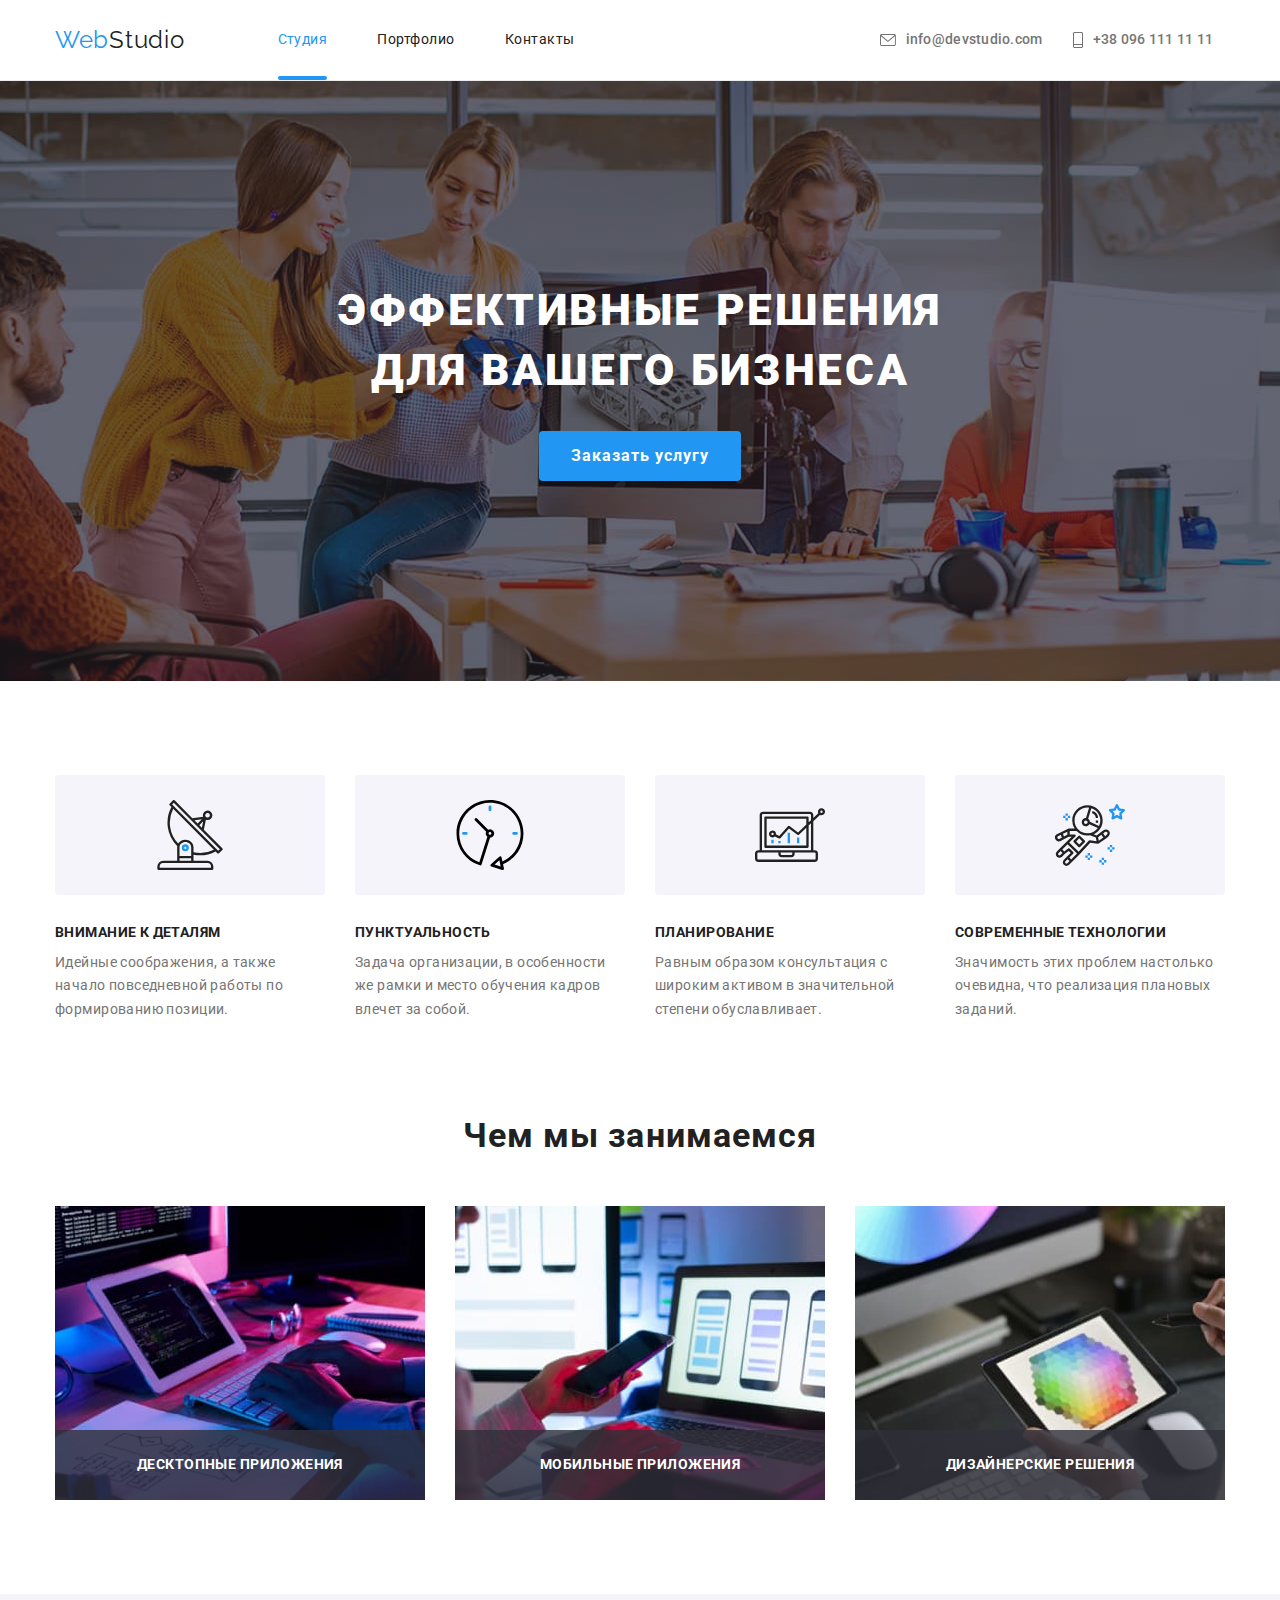
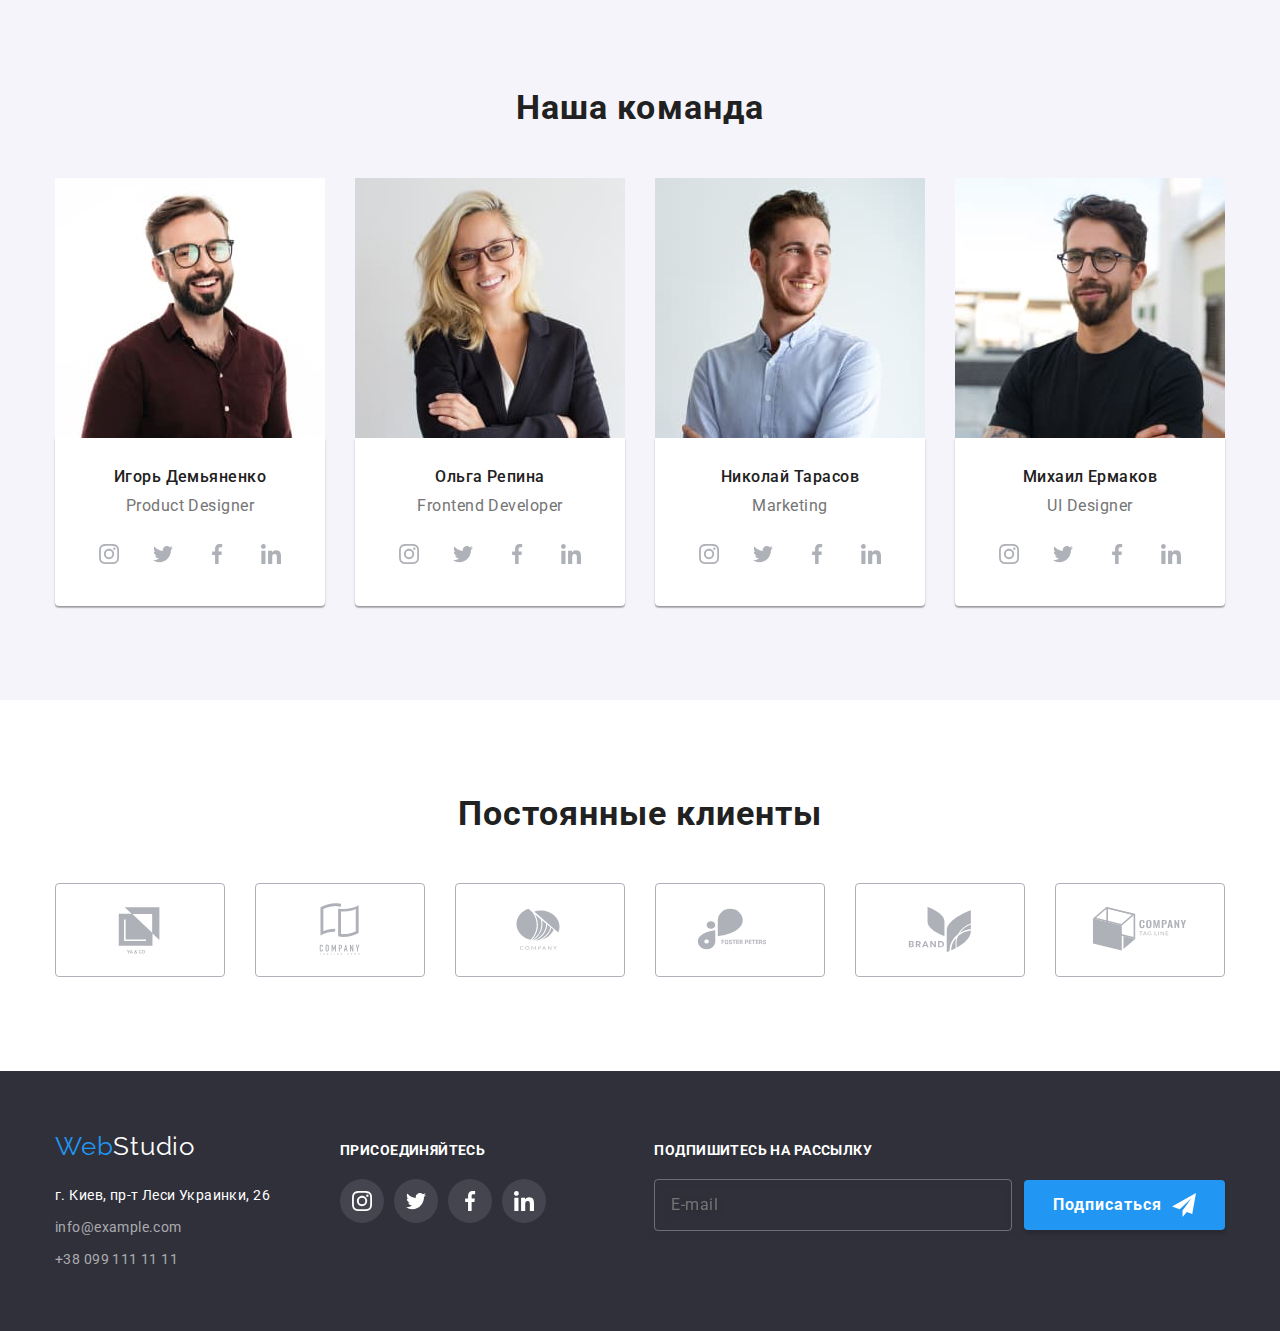
==== commit 61840709: "add adaptive versions" ====
--- a/index.html
+++ b/index.html
@@ -136,7 +136,7 @@
                                 <span class="custom-checkbox__label">Соглашаюсь с рассылкой и принимаю <span> <a class="custom-checkbox__link" href="/">Условия договора</a></span></span>
                             </label>
                             <div>
-                                <button class="button button--send" type="submit">Отправить</button>
+                                <button class="button button--send" type="submit" aria-label="Send">Отправить</button>
                             </div>
                         </form>
                     </div>
@@ -198,11 +198,15 @@
         <!-- Work -->
         <section class="section section--zero-padding section-hidden">
             <div class="container">
-                <h2 class="section__title ">Чем мы занимаемся</h2>
+                <h2 class="section__title">Чем мы занимаемся</h2>
                 <ul class="works">
                     <li class="works-item">
                         <a href="/">
-                            <img src="img/m1s3p1.jpg" alt="Человек печатает на клавиатуре" width="370"/>
+                            <img loading="lazy"
+                            srcset="./img/work1-370.jpg 1x,
+                                    ./img/work1-740.jpg 2x
+                            "
+                             src="./img/work1-370.jpg" alt="Человек печатает на клавиатуре" width="370"/>
                             <div class="works-item__thumb">
                                 <h3 class="works-item__title">Десктопные приложения</h3>
                             </div>
@@ -210,7 +214,11 @@
                     </li>
                     <li class="works-item">
                         <a href="/">
-                            <img src="img/m1s3p2.jpg" alt="Человек смотрит на экран ноутбука" width="370"/>
+                            <img loading="lazy"
+                            srcset="./img/work2-370.jpg 1x,
+                                    ./img/work2-740.jpg 2x
+                            "
+                             src="./img/work2-370.jpg" alt="Человек смотрит на экран ноутбука" width="370"/>
                             <div class="works-item__thumb">
                                 <h3 class="works-item__title">Мобильные приложения</h3>
                             </div>
@@ -218,7 +226,11 @@
                     </li>
                     <li class="works-item">
                         <a href="/">
-                            <img src="img/m1s3p3.jpg" alt="Человек риусет на планшете" width="370"/>
+                            <img loading="lazy"
+                            srcset="./img/work3-370.jpg 1x,
+                                    ./img/work3-740.jpg 2x
+                            "
+                             src="./img/work3-370.jpg" alt="Человек риусет на планшете" width="370"/>
                             <div class="works-item__thumb">
                                 <h3 class="works-item__title">Дизайнерские решения</h3>
                             </div>
@@ -233,7 +245,17 @@
                 <h2 class="section__title">Наша команда</h2>
                 <ul class="team">
                     <li  class="team-item">
-                        <img src="img/m1s4p1.jpg" alt="Игорь Демьяненко"/>
+                            <img 
+                                srcset="./img/team1-270.jpg 270w,
+                                        ./img/team1-354.jpg 354w,
+                                        ./img/team1-450.jpg 450w,
+                                        ./img/team1-540.jpg 540w,
+                                        ./img/team1-708.jpg 708w,
+                                        ./img/team1-900.jpg 900w
+                                "
+                                src="./img/team1-270.jpg " alt="Игорь Демьяненко"
+                                sizes="(min-width: 1200px) 270px, (min-width: 768px) 354px, (min-width: 480px) 450px"
+                            />
                         <div class="team-item__title-block">
                             <h3 class="team-item__title team-item__title--main">
                                 Игорь Демьяненко 
@@ -274,7 +296,17 @@
                         </div>
                     </li>
                     <li class="team-item">
-                        <img src="img/m1s4p2.jpg" alt="Ольга Репина"/> 
+                        <img
+                            srcset="./img/team2-270.jpg 270w,
+                                ./img/team2-354.jpg 354w,
+                                ./img/team2-450.jpg 450w,
+                                ./img/team2-540.jpg 540w,
+                                ./img/team2-708.jpg 708w,
+                                ./img/team2-900.jpg 900w
+                                "
+                            src="./img/team2-270.jpg" alt="Ольга Репина"
+                            sizes="(min-width: 1200px) 270px, (min-width: 768px) 354px, (min-width: 480px) 450px"
+                        />
                         <div class="team-item__title-block">
                             <h3 class="team-item__title team-item__title--main">
                                 Ольга Репина
@@ -315,7 +347,17 @@
                         </div>
                     </li>
                     <li class="team-item">
-                        <img src="img/m1s4p3.jpg" alt="Николай Тарасов"/> 
+                        <img 
+                            srcset="./img/team3-270.jpg 270w,
+                                ./img/team3-354.jpg 354w,
+                                ./img/team3-450.jpg 450w,
+                                ./img/team3-540.jpg 540w,
+                                ./img/team3-708.jpg 708w,
+                                ./img/team3-900.jpg 900w
+                                "
+                            src="./img/team3-270.jpg" alt="Николай Тарасов"
+                            sizes="(min-width: 1200px) 270px, (min-width: 768px) 354px, (min-width: 480px) 450px"
+                        /> 
                         <div class="team-item__title-block">
                             <h3 class="team-item__title team-item__title--main">
                                 Николай Тарасов
@@ -356,7 +398,17 @@
                         </div>
                     </li>
                     <li class="team-item">
-                        <img src="img/m1s4p4.jpg" alt="Михаил Ермаков"/> 
+                        <img
+                            srcset="./img/team4-270.jpg 270w,
+                                ./img/team4-354.jpg 354w,
+                                ./img/team4-450.jpg 450w,
+                                ./img/team4-540.jpg 540w,
+                                ./img/team4-708.jpg 708w,
+                                ./img/team4-900.jpg 900w
+                                "
+                            src="./img/team4-270.jpg" alt="Михаил Ермаков"
+                            sizes="(min-width: 1200px) 270px, (min-width: 768px) 354px, (min-width: 480px) 450px"
+                        /> 
                         <div class="team-item__title-block">
                             <h3 class="team-item__title team-item__title--main">
                                 Михаил Ермаков
@@ -453,56 +505,58 @@
     <!-- Footer -->
     <footer class="footer-section">
         <div class="container container--footer">
-            <div class="contact-block footer-section__contact-block">
-                <a class="logo contact-block__logo" lang="en" href="./index.html"><span
-                        class="logo__title">Web</span>Studio</a>
-                <address class="adress">
-                    <ul class="adress__list">
-                        <li class="adress__item">
-                            <a class="adress__link adress__link--main" href="https://goo.gl/maps/s9QWNsardA6QoMJf8"
-                                target="_blank" rel="noopener noreferrer">г. Киев, пр-т Леси Украинки, 26</a>
-                        </li>
-                        <li class="adress__item">
-                            <a class="adress__link adress__link--add" href="mailto:info@example.com">info@example.com</a>
-                        </li>
-                        <li class="adress__item">
-                            <a class="adress__link adress__link--add" href="tel:+380991111111">+38 099 111 11 11</a>
+            <div class="footer-section__contact-join-block">
+                <div class="contact-block footer-section__contact-block">
+                    <a class="logo contact-block__logo" lang="en" href="./index.html"><span
+                            class="logo__title">Web</span>Studio</a>
+                    <address class="adress">
+                        <ul class="adress__list">
+                            <li class="adress__item">
+                                <a class="adress__link adress__link--main" href="https://goo.gl/maps/s9QWNsardA6QoMJf8"
+                                    target="_blank" rel="noopener noreferrer">г. Киев, пр-т Леси Украинки, 26</a>
+                            </li>
+                            <li class="adress__item">
+                                <a class="adress__link adress__link--add" href="mailto:info@example.com">info@example.com</a>
+                            </li>
+                            <li class="adress__item">
+                                <a class="adress__link adress__link--add" href="tel:+380991111111">+38 099 111 11 11</a>
+                            </li>
+                        </ul>
+                    </address>
+                </div>
+                <div class="join footer-section__join">
+                    <h3 class="join__title">Присоединяйтесь</h3>
+                    <ul class="socials join__socials ">
+                        <li class="social-item">
+                            <a class="social-item__link social-item__link--join" href="/">
+                                <svg class="social-item__icon social-item__icon--join">
+                                    <use href="./img/icons.svg#icon-instagram"></use>
+                                </svg>
+                            </a>
+                        </li>
+                        <li class="social-item">
+                            <a class="social-item__link social-item__link--join" href="/">
+                                <svg class="social-item__icon social-item__icon--join">
+                                    <use href="./img/icons.svg#icon-twitter"></use>
+                                </svg>
+                            </a>
+                        </li>
+                        <li class="social-item">
+                            <a class="social-item__link social-item__link--join" href="/">
+                                <svg class="social-item__icon social-item__icon--join">
+                                    <use href="./img/icons.svg#icon-facebook"></use>
+                                </svg>
+                            </a>
+                        </li>
+                        <li class="social-item">
+                            <a class="social-item__link social-item__link--join" href="/">
+                                <svg class="social-item__icon social-item__icon--join">
+                                    <use href="./img/icons.svg#icon-linkedin"></use>
+                                </svg>
+                            </a>
                         </li>
                     </ul>
-                </address>
-            </div>
-            <div class="join footer-section__join">
-                <h3 class="join__title">Присоединяйтесь</h3>
-                <ul class="socials join__socials ">
-                    <li class="social-item">
-                        <a class="social-item__link social-item__link--join" href="/">
-                            <svg class="social-item__icon social-item__icon--join">
-                                <use href="./img/icons.svg#icon-instagram"></use>
-                            </svg>
-                        </a>
-                    </li>
-                    <li class="social-item">
-                        <a class="social-item__link social-item__link--join" href="/">
-                            <svg class="social-item__icon social-item__icon--join">
-                                <use href="./img/icons.svg#icon-twitter"></use>
-                            </svg>
-                        </a>
-                    </li>
-                    <li class="social-item">
-                        <a class="social-item__link social-item__link--join" href="/">
-                            <svg class="social-item__icon social-item__icon--join">
-                                <use href="./img/icons.svg#icon-facebook"></use>
-                            </svg>
-                        </a>
-                    </li>
-                    <li class="social-item">
-                        <a class="social-item__link social-item__link--join" href="/">
-                            <svg class="social-item__icon social-item__icon--join">
-                                <use href="./img/icons.svg#icon-linkedin"></use>
-                            </svg>
-                        </a>
-                    </li>
-                </ul>
+                </div>
             </div>
             <div class="subscription footer-section__subscription">
                 <h3 class="subscription__title">Подпишитесь на рассылку</h3>
@@ -510,7 +564,7 @@
                     <label>
                         <input class="subscription__input" type="email" name="subscription_email" placeholder="E-mail" />
                     </label>
-                    <button class="button button--subscription subscription__button--subscription" type="submit">Подписаться
+                    <button class="button button--subscription subscription__button--subscription" type="submit" aria-label="Subscribe">Подписаться
                         <svg class="button--subscription__icon">
                             <use href="./img/icons.svg#icon-send"></use>
                         </svg>
--- a/css/main.min.css
+++ b/css/main.min.css
@@ -1,2 +1,2 @@
-body{background-color:#fff;color:#212121;font-family:Roboto, sans-serif;letter-spacing:0.03em}body.modal-open{overflow:hidden}a{text-decoration:none;color:#212121;outline:none}ul{list-style:none;margin:0;padding:0}h1,h2,h3,p{margin:0}img{display:block;max-width:100%;height:auto}input{padding:0;outline:none}.container{margin-left:auto;margin-right:auto;padding-left:15px;padding-right:15px}@media (min-width: 480px){.container{width:480px}}@media (min-width: 768px){.container{width:768px}}@media (min-width: 1200px){.container{width:1200px}}.section{padding:60px 0}a,button{-webkit-transition:color 250ms cubic-bezier(0.4, 0, 0.2, 1);transition:color 250ms cubic-bezier(0.4, 0, 0.2, 1)}svg{-webkit-transition:fill 250ms cubic-bezier(0.4, 0, 0.2, 1);transition:fill 250ms cubic-bezier(0.4, 0, 0.2, 1)}.visually-hidden{position:absolute;white-space:nowrap;width:1px;height:1px;overflow:hidden;border:0;padding:0;clip:rect(0 0 0 0);-webkit-clip-path:inset(50%);clip-path:inset(50%);margin:-1px}.section__title{margin-bottom:30px;text-align:center;font-size:28px;line-height:1.17;letter-spacing:0.03em}.header{margin-left:auto;margin-right:auto;border-bottom:1px solid #ececec}@media (max-width: 767.98px){.header__logo{padding-top:16px;padding-bottom:16px}}@media (min-width: 768px) and (max-width: 1199.98px){.header__logo{margin-right:88px}}@media (min-width: 1200px){.header__logo{margin-right:93px}}@media (max-width: 767.98px){.header__site-nav{margin-bottom:302px}}.container__header{display:-webkit-box;display:-ms-flexbox;display:flex;-webkit-box-align:center;-ms-flex-align:center;align-items:center;position:relative}@media (min-width: 768px){.site-nav{display:-webkit-box;display:-ms-flexbox;display:flex}}@media (min-width: 768px) and (max-width: 1199.98px){.site-nav{margin-right:84px}}@media (min-width: 1200px){.site-nav{margin-right:305px}}@media (max-width: 767.98px){.site-nav__item:not(:last-child){margin-bottom:32px}}@media (min-width: 768px){.site-nav__item:not(:last-child){margin-right:50px}}.site-nav__link{display:block}.site-nav__link:hover,.site-nav__link:focus{color:#2196f3}@media (max-width: 767.98px){.site-nav__link{font-weight:500;font-size:40px;line-height:1.17;letter-spacing:0.02em}}@media (min-width: 768px){.site-nav__link{padding-top:32px;padding-bottom:32px;font-size:14px;line-height:1.14}}.site-nav__link--current{position:relative;color:#2196f3}@media (min-width: 768px){.site-nav__link--current::after{content:'';display:inline-block;position:absolute;bottom:0;left:0;width:100%;height:4px;background-color:#2196f3;border-radius:2px}}.contact-list{display:-webkit-box;display:-ms-flexbox;display:flex}@media (max-width: 767.98px){.contact-list{-webkit-box-orient:vertical;-webkit-box-direction:reverse;-ms-flex-direction:column-reverse;flex-direction:column-reverse;-webkit-box-pack:justify;-ms-flex-pack:justify;justify-content:space-between;margin-bottom:64px;height:100px}}@media (min-width: 768px) and (max-width: 1199.98px){.contact-list{-webkit-box-orient:vertical;-webkit-box-direction:normal;-ms-flex-direction:column;flex-direction:column}}@media (min-width: 768px) and (max-width: 1199.98px){.contact-list__item:not(:last-child){margin-bottom:10px}}.contact-list__link{display:-webkit-box;display:-ms-flexbox;display:flex;-webkit-box-align:center;-ms-flex-align:center;align-items:center;font-weight:500}@media (min-width: 768px) and (max-width: 1199.98px){.contact-list__link{font-size:12px;line-height:1.16;letter-spacing:0.02em}}@media (min-width: 768px){.contact-list__link{color:#757575}}.contact-list__link:hover,.contact-list__link:focus{color:#2196f3}@media (max-width: 767.98px){.contact-list__link--font-main{font-size:34px;line-height:1.17;letter-spacing:0.02em;color:#2196f3}.contact-list__link--font-add{font-size:24px;line-height:1.16;letter-spacing:0.02em;color:#757575}}.contact-list__icon{fill:currentColor}@media (max-width: 767.98px){.contact-list__icon{display:none}}@media (min-width: 768px) and (max-width: 1199.98px){.contact-list__icon{margin-right:8px}}.logo{display:inline-block;color:#212121;font-family:Raleway,sans-serif;font-size:24px;line-height:1.16;letter-spacing:0.03em}.logo__title{color:#2196f3}.hero{padding:118px 0;margin-left:auto;margin-right:auto;text-align:center;background-repeat:no-repeat;background-position:center;background-size:cover;background-color:#c4c4c4;background-image:-webkit-gradient(linear, left top, right top, from(rgba(47,48,58,0.4)), to(rgba(47,48,58,0.4))),url(../img/herobcg.jpg);background-image:linear-gradient(to right, rgba(47,48,58,0.4), rgba(47,48,58,0.4)),url(../img/herobcg.jpg)}@media (min-width: 480px){.hero{width:480px}}@media (min-width: 768px){.hero{width:768px}}@media (min-width: 1200px){.hero{width:1600px}}@media screen and (min-device-pixel-ratio: 2), screen and (-moz-min-device-pixel-ratio: 2), screen and (-webkit-min-device-pixel-ratio: 2), screen and (min-resolution: 192dpi), screen and (min-resolution: 2dppx){.hero{background-image:-webkit-gradient(linear, left top, right top, from(rgba(47,48,58,0.4)), to(rgba(47,48,58,0.4))),url(../img/herobcgx2.jpg);background-image:linear-gradient(to right, rgba(47,48,58,0.4), rgba(47,48,58,0.4)),url(../img/herobcgx2.jpg)}}.hero__title{margin:auto;margin-bottom:30px;width:360px;text-align:center;color:#fff;font-weight:900;font-size:26px;line-height:1.61;letter-spacing:0.06em;text-transform:uppercase}.button--order{padding:10px 32px}.backdrop{position:fixed;top:0;left:0;padding:94px 15px;width:100%;height:100%;background:rgba(0,0,0,0.2);opacity:1;-webkit-transition:opacity 250ms cubic-bezier(0.4, 0, 0.2, 1);transition:opacity 250ms cubic-bezier(0.4, 0, 0.2, 1);z-index:1}.backdrop--hidden{opacity:0;pointer-events:none}.modal{padding:40px;-webkit-transform:scale(1);transform:scale(1);-webkit-transition:-webkit-transform 250ms cubic-bezier(0.4, 0, 0.2, 1) 250ms;transition:-webkit-transform 250ms cubic-bezier(0.4, 0, 0.2, 1) 250ms;transition:transform 250ms cubic-bezier(0.4, 0, 0.2, 1) 250ms;transition:transform 250ms cubic-bezier(0.4, 0, 0.2, 1) 250ms, -webkit-transform 250ms cubic-bezier(0.4, 0, 0.2, 1) 250ms;min-width:450px;min-height:609px;background-color:#ffffff;-webkit-box-shadow:0px 1px 3px rgba(0,0,0,0.12),0px 1px 1px rgba(0,0,0,0.14),0px 2px 1px rgba(0,0,0,0.2);box-shadow:0px 1px 3px rgba(0,0,0,0.12),0px 1px 1px rgba(0,0,0,0.14),0px 2px 1px rgba(0,0,0,0.2);border-radius:4px}@media (min-width: 480px){.modal{width:450px;min-height:609px;margin:auto}}@media (min-width: 768px){.modal{position:absolute;top:50%;left:50%;-webkit-transform:translate(-50%, -50%) scale(1);transform:translate(-50%, -50%) scale(1)}}@media (min-width: 1200px){.modal{width:528px;min-height:581px}}.backdrop--hidden .modal{-webkit-transform:scale(1.2);transform:scale(1.2)}@media (min-width: 768px){.backdrop--hidden .modal{-webkit-transform:translate(-50%, -50%) scale(1.2);transform:translate(-50%, -50%) scale(1.2)}}.modal__close-button{position:absolute;top:8px;right:8px;display:-webkit-box;display:-ms-flexbox;display:flex;-webkit-box-pack:center;-ms-flex-pack:center;justify-content:center;-webkit-box-align:center;-ms-flex-align:center;align-items:center;width:30px;height:30px;cursor:pointer;background-color:#ffffff;border-radius:50%;border:1px solid rgba(0,0,0,0.1)}.modal__icon{fill:#000000;-webkit-transition:fill 250ms cubic-bezier(0.4, 0, 0.2, 1);transition:fill 250ms cubic-bezier(0.4, 0, 0.2, 1)}.modal__icon:hover,.modal__icon:focus{fill:#2196f3}.modal__text{margin-bottom:12px;width:370px;font-weight:700;font-size:20px;line-height:1.5;letter-spacing:0.03em}.input-form{display:-webkit-box;display:-ms-flexbox;display:flex;-webkit-box-orient:vertical;-webkit-box-direction:normal;-ms-flex-direction:column;flex-direction:column;width:370px}.input-field{position:relative;margin-bottom:10px}.input-field__label{display:block;margin-bottom:4px;text-align:left;font-size:12px;line-height:1.16;letter-spacing:0.01em;color:#757575}.input-field__input{width:100%;padding:10px 42px;border:1px solid rgba(33,33,33,0.2);border-radius:4px;cursor:pointer;-webkit-transition:border-color 250ms cubic-bezier(0.4, 0, 0.2, 1);transition:border-color 250ms cubic-bezier(0.4, 0, 0.2, 1)}.input-field__input:focus{border-color:#2196f3}.input-field__icon{position:absolute;top:50%;left:15px;width:18px;height:18px;-webkit-transition:fill 250ms cubic-bezier(0.4, 0, 0.2, 1);transition:fill 250ms cubic-bezier(0.4, 0, 0.2, 1)}.input-field__input:focus+.input-field__icon{fill:#2196f3}.commentary-field{position:relative}.commentary-field__label{display:block;margin-bottom:4px;text-align:left;font-size:12px;line-height:1.16;letter-spacing:0.01em;color:#757575}.commentary-field__textarea{display:block;padding:12px 16px;resize:none;width:100%;font-size:14px;line-height:1.14;letter-spacing:0.01em;border:1px solid rgba(33,33,33,0.2);border-radius:4px;outline:none;cursor:pointer;-webkit-transition:border-color 250ms cubic-bezier(0.4, 0, 0.2, 1);transition:border-color 250ms cubic-bezier(0.4, 0, 0.2, 1)}.commentary-field__textarea::-webkit-input-placeholder{color:rgba(117,117,117,0.5)}.commentary-field__textarea:-ms-input-placeholder{color:rgba(117,117,117,0.5)}.commentary-field__textarea::-ms-input-placeholder{color:rgba(117,117,117,0.5)}.commentary-field__textarea::placeholder{color:rgba(117,117,117,0.5)}.commentary-field__textarea:focus{border-color:#2196f3}.custom-checkbox{position:relative;display:-webkit-box;display:-ms-flexbox;display:flex;-webkit-box-align:center;-ms-flex-align:center;align-items:center;-webkit-box-pack:center;-ms-flex-pack:center;justify-content:center;margin-top:20px;margin-bottom:34px;font-size:12px;line-height:1.16;letter-spacing:0.03em;color:#757575}.custom-checkbox__input--visually-hidden{position:absolute;white-space:nowrap;width:1px;height:1px;overflow:hidden;border:0;padding:0;clip:rect(0 0 0 0);-webkit-clip-path:inset(50%);clip-path:inset(50%);margin:-1px}.custom-checkbox__icon{display:-webkit-box;display:-ms-flexbox;display:flex;-webkit-box-align:center;-ms-flex-align:center;align-items:center;width:16px;height:15px;border:2px solid #212121;border-radius:2px;-webkit-transition:background-color 250ms cubic-bezier(0.4, 0, 0.2, 1),border-color 250ms cubic-bezier(0.4, 0, 0.2, 1);transition:background-color 250ms cubic-bezier(0.4, 0, 0.2, 1),border-color 250ms cubic-bezier(0.4, 0, 0.2, 1)}.custom-checkbox__input:checked+.custom-checkbox__icon{background-color:#2196f3;border-color:transparent}.custom-checkbox__label{margin-left:7px}.custom-checkbox__link{color:#2196f3;-webkit-text-decoration-line:underline;text-decoration-line:underline}.button{font-family:inherit;font-weight:700;font-size:16px;line-height:1.87;letter-spacing:0.06em;background-color:#2196f3;color:#fff;-webkit-box-shadow:0px 4px 4px rgba(0,0,0,0.15);box-shadow:0px 4px 4px rgba(0,0,0,0.15);border:0;cursor:pointer;border-radius:4px}.button--send{padding:10px 55px}@media (min-width: 768px) and (max-width: 1199.98px){.article{display:-webkit-box;display:-ms-flexbox;display:flex;-ms-flex-wrap:wrap;flex-wrap:wrap;-webkit-box-pack:justify;-ms-flex-pack:justify;justify-content:space-between}}.article__item:not(:last-child){margin-bottom:30px}@media (max-width: 767.98px){.article__item{width:100%}}@media (min-width: 768px) and (max-width: 1199.98px){.article__item{width:calc((100% - 30px) / 2);margin-bottom:30px}}.article__thumb{display:-webkit-box;display:-ms-flexbox;display:flex;margin-bottom:30px;-webkit-box-pack:center;-ms-flex-pack:center;justify-content:center;-webkit-box-align:center;-ms-flex-align:center;align-items:center;padding:25px 0;border-radius:4px;background-color:#f5f4fa}.article__title{margin-bottom:10px;font-size:14px;line-height:1.14;letter-spacing:0.03em;text-transform:uppercase}@media (max-width: 767.98px){.article__title{text-align:center}}.article__text{margin-bottom:0;color:#757575;font-size:14px;line-height:1.71;letter-spacing:0.03em}.section--zero-padding{padding-top:0}.works-item{position:relative}.works-item__thumb{position:absolute;left:0;bottom:0;display:-webkit-box;display:-ms-flexbox;display:flex;-webkit-box-pack:center;-ms-flex-pack:center;justify-content:center;-webkit-box-align:center;-ms-flex-align:center;align-items:center;-ms-flex-wrap:wrap;flex-wrap:wrap;width:370px;min-height:70px;background:rgba(47,48,58,0.8)}.works-item__title{font-size:14px;line-height:1.14;letter-spacing:0.03em;text-transform:uppercase;color:#ffffff}.section--background{background-color:#f5f4fa}.team-item:not(:last-child){margin-bottom:30px}.team-item__title-block{padding:30px 0;text-align:center;background-color:#ffffff;-webkit-box-shadow:0px 1px 3px rgba(0,0,0,0.12),0px 1px 1px rgba(0,0,0,0.14),0px 2px 1px rgba(0,0,0,0.2);box-shadow:0px 1px 3px rgba(0,0,0,0.12),0px 1px 1px rgba(0,0,0,0.14),0px 2px 1px rgba(0,0,0,0.2);border-radius:0px 0px 4px 4px}.team-item__title{font-size:16px;line-height:1.18;letter-spacing:0.03em}.team-item__title--main{margin-bottom:10px;font-weight:500}.team-item__title--add{margin-top:0;margin-bottom:0;font-weight:normal;color:#757575}.socials{display:-webkit-box;display:-ms-flexbox;display:flex;-webkit-box-pack:center;-ms-flex-pack:center;justify-content:center;margin-top:16px;padding-bottom:0}.social-item{width:44px;height:44px;margin-right:10px}.social-item:last-child{margin-right:0}.social-item__link{display:-webkit-box;display:-ms-flexbox;display:flex;-webkit-box-align:center;-ms-flex-align:center;align-items:center;-webkit-box-pack:center;-ms-flex-pack:center;justify-content:center;width:100%;height:100%;border-radius:50%;color:#afb1b8;-webkit-transition:background-color 250ms cubic-bezier(0.4, 0, 0.2, 1);transition:background-color 250ms cubic-bezier(0.4, 0, 0.2, 1)}.social-item__link:hover,.social-item__link:focus{background-color:#2196f3;color:#ffffff}.social-item__icon{width:20px;height:20px;fill:currentColor}.clients{display:-webkit-box;display:-ms-flexbox;display:flex;-ms-flex-wrap:wrap;flex-wrap:wrap;-webkit-box-pack:justify;-ms-flex-pack:justify;justify-content:space-between}.clients-item{width:calc((100% - 30px) / 2);margin-bottom:30px}.clients-item:nth-last-child(-n+2){margin-bottom:0px}.clients-item__link{display:-webkit-box;display:-ms-flexbox;display:flex;-webkit-box-pack:center;-ms-flex-pack:center;justify-content:center;-webkit-box-align:center;-ms-flex-align:center;align-items:center;padding:16px 0;width:100%;height:100%;border:1px solid #afb1b8;border-radius:4px;-webkit-transition:border-color 250ms cubic-bezier(0.4, 0, 0.2, 1);transition:border-color 250ms cubic-bezier(0.4, 0, 0.2, 1);color:#afb1b8}.clients-item__link:hover,.clients-item__link:focus{border-color:#2196f3;color:#2196f3}.clients-item__icon{width:106px;height:60px;fill:currentColor}.footer-section{padding:60px 0;background-color:#2f303a}.footer-section__join{padding:60px 0}.contact-block{text-align:center}.contact-block__logo{display:block;margin-bottom:20px;text-decoration:none;color:#fff;font-family:Raleway,sans-serif;font-size:26px;line-height:1.2;letter-spacing:0.03em}.adress__item:not(:last-child){margin-bottom:8px}.adress__link{display:block;font-style:normal;font-weight:normal;font-size:14px;line-height:24px;letter-spacing:0.03em;color:#fff}.adress__link--main{color:#fff}.adress__link--add{color:rgba(255,255,255,0.6)}.adress__link:hover,.adress__link:focus{color:#2196f3}.join{text-align:center}.join__title{margin-bottom:20px;font-size:14px;line-height:1.14;letter-spacing:0.03em;text-transform:uppercase;color:#ffffff}.social-item__link--join{background-color:rgba(255,255,255,0.1)}.social-item__link--join:hover,.social-item__link--join:focus{background-color:#2196f3}.social-item__icon--join{fill:#ffffff}.subscription{text-align:center}.subscription__title{margin-bottom:20px;font-size:14px;line-height:1.14;letter-spacing:0.03em;text-transform:uppercase;color:#ffffff}.subscription__input{margin-bottom:20px;width:100%;padding:15px 16px;line-height:1.25;letter-spacing:0.03em;background-color:transparent;color:rgba(255,255,255,0.6);border:1px solid rgba(255,255,255,0.3);-webkit-filter:drop-shadow(0px 4px 4px rgba(0,0,0,0.15));filter:drop-shadow(0px 4px 4px rgba(0,0,0,0.15));border-radius:4px}.subscription__button--subscription{margin:auto}.button--subscription{display:-webkit-box;display:-ms-flexbox;display:flex;-webkit-box-pack:center;-ms-flex-pack:center;justify-content:center;-webkit-box-align:center;-ms-flex-align:center;align-items:center;padding:10px 29px}.button--subscription__icon{width:24px;height:24px;margin-left:10px}.section__filter{margin-bottom:40px}.filter{display:-webkit-box;display:-ms-flexbox;display:flex;-ms-flex-wrap:wrap;flex-wrap:wrap}.filter__item{margin-bottom:15px;margin-right:8px}.filter__item:last-child{margin-right:0}.filter__item:nth-last-child(-n+2){margin-bottom:0px}.filter__button{padding:6px 22px;border-radius:4px;color:#212121;background-color:#f5f4fa;font-weight:500;font-size:16px;line-height:1.62;letter-spacing:0.03em;text-align:center;-webkit-transition:background-color 250ms cubic-bezier(0.4, 0, 0.2, 1),color 250ms cubic-bezier(0.4, 0, 0.2, 1),-webkit-box-shadow 250ms cubic-bezier(0.4, 0, 0.2, 1);transition:background-color 250ms cubic-bezier(0.4, 0, 0.2, 1),color 250ms cubic-bezier(0.4, 0, 0.2, 1),-webkit-box-shadow 250ms cubic-bezier(0.4, 0, 0.2, 1);transition:box-shadow 250ms cubic-bezier(0.4, 0, 0.2, 1),background-color 250ms cubic-bezier(0.4, 0, 0.2, 1),color 250ms cubic-bezier(0.4, 0, 0.2, 1);transition:box-shadow 250ms cubic-bezier(0.4, 0, 0.2, 1),background-color 250ms cubic-bezier(0.4, 0, 0.2, 1),color 250ms cubic-bezier(0.4, 0, 0.2, 1),-webkit-box-shadow 250ms cubic-bezier(0.4, 0, 0.2, 1)}.filter__button:hover,.filter__button:focus{-webkit-box-shadow:0px 3px 1px rgba(0,0,0,0.1),0px 1px 2px rgba(0,0,0,0.08),0px 2px 2px rgba(0,0,0,0.12);box-shadow:0px 3px 1px rgba(0,0,0,0.1),0px 1px 2px rgba(0,0,0,0.08),0px 2px 2px rgba(0,0,0,0.12);background-color:#2196f3;color:#ffffff}.grid__item:not(:last-child){margin-bottom:30px}.product__link{display:block;-webkit-transition:-webkit-box-shadow 250ms cubic-bezier(0.4, 0, 0.2, 1);transition:-webkit-box-shadow 250ms cubic-bezier(0.4, 0, 0.2, 1);transition:box-shadow 250ms cubic-bezier(0.4, 0, 0.2, 1);transition:box-shadow 250ms cubic-bezier(0.4, 0, 0.2, 1), -webkit-box-shadow 250ms cubic-bezier(0.4, 0, 0.2, 1)}.product__link:hover,.product__link:focus{-webkit-box-shadow:0px 1px 1px rgba(0,0,0,0.12),0px 4px 4px rgba(0,0,0,0.06),1px 4px 6px rgba(0,0,0,0.16);box-shadow:0px 1px 1px rgba(0,0,0,0.12),0px 4px 4px rgba(0,0,0,0.06),1px 4px 6px rgba(0,0,0,0.16)}.product__link:hover .product__overlay,.product__link:focus .product__overlay{-webkit-transform:translateY(0);transform:translateY(0)}.product__thumb{position:relative;overflow:hidden}.product__overlay{position:absolute;top:0;left:0;width:100%;height:294px;-webkit-transform:translateY(294px);transform:translateY(294px);-webkit-transition:-webkit-transform 250ms cubic-bezier(0.4, 0, 0.2, 1);transition:-webkit-transform 250ms cubic-bezier(0.4, 0, 0.2, 1);transition:transform 250ms cubic-bezier(0.4, 0, 0.2, 1);transition:transform 250ms cubic-bezier(0.4, 0, 0.2, 1), -webkit-transform 250ms cubic-bezier(0.4, 0, 0.2, 1);background:rgba(33,150,243,0.9)}.product__overlay-text{padding:77px 24px;font-size:18px;line-height:1.55;color:#ffffff}.product__text-box{padding:20px 24px;border:1px solid #eeeeee;border-top:inherit}.product__title{margin-bottom:4px;font-size:18px;line-height:2;letter-spacing:0.06em}.product__description{color:#757575;font-size:16px;line-height:1.87;letter-spacing:0.03em}.section-hidden{display:none}@media (max-width: 767.98px){.menu-container{position:absolute;z-index:1;top:0;left:0;padding:48px 40px;width:100%;background:#fff;-webkit-transform:translateY(-800px);transform:translateY(-800px);-webkit-transition:-webkit-transform 250ms cubic-bezier(0.4, 0, 0.2, 1);transition:-webkit-transform 250ms cubic-bezier(0.4, 0, 0.2, 1);transition:transform 250ms cubic-bezier(0.4, 0, 0.2, 1);transition:transform 250ms cubic-bezier(0.4, 0, 0.2, 1), -webkit-transform 250ms cubic-bezier(0.4, 0, 0.2, 1)}.menu-container.is-open{display:block;-webkit-transform:translateY(0);transform:translateY(0)}.menu-container__socials{display:-webkit-box;display:-ms-flexbox;display:flex}.menu-container__socials-item:not(:last-child){margin-right:10px;padding-right:10px;border-right:1px solid rgba(33,33,33,0.2)}}.menu-container__socials-link{color:#2196f3;font-weight:500;font-size:18px;line-height:1.22;letter-spacing:0.02em}@media (min-width: 768px){.menu-container__socials-link{display:none}}@media (min-width: 768px){.menu-container{display:-webkit-box;display:-ms-flexbox;display:flex;-webkit-box-align:center;-ms-flex-align:center;align-items:center}}.menu-button{position:absolute;z-index:2;top:10px;right:0;border:none;background-color:transparent}@media (min-width: 768px){.menu-button{display:none}}.menu-button .icon-cross{display:none}.menu-button.is-open .icon-cross{display:block}.menu-button.is-open .icon-menu{display:none}
+body{background-color:#fff;color:#212121;font-family:Roboto, sans-serif;letter-spacing:0.03em}body.modal-open{overflow:hidden}a{text-decoration:none;color:#212121;outline:none}ul{list-style:none;margin:0;padding:0}h1,h2,h3,p{margin:0}img{display:block;max-width:100%;height:auto}input{padding:0;outline:none}.container{margin-left:auto;margin-right:auto;padding-left:15px;padding-right:15px}@media (min-width: 480px){.container{width:480px}}@media (min-width: 768px){.container{width:768px}}@media (min-width: 1200px){.container{width:1200px}}.section{padding:60px 0}@media (min-width: 1200px){.section{padding:94px 0}}a,button{-webkit-transition:color 250ms cubic-bezier(0.4, 0, 0.2, 1);transition:color 250ms cubic-bezier(0.4, 0, 0.2, 1)}svg{-webkit-transition:fill 250ms cubic-bezier(0.4, 0, 0.2, 1);transition:fill 250ms cubic-bezier(0.4, 0, 0.2, 1)}.visually-hidden{position:absolute;white-space:nowrap;width:1px;height:1px;overflow:hidden;border:0;padding:0;clip:rect(0 0 0 0);-webkit-clip-path:inset(50%);clip-path:inset(50%);margin:-1px}.section__title{margin-bottom:30px;text-align:center;font-size:28px;line-height:1.17;letter-spacing:0.03em}@media (min-width: 1200px){.section__title{margin-bottom:50px;font-size:34px}}.header{margin-left:auto;margin-right:auto;border-bottom:1px solid #ececec}@media (max-width: 767.98px){.header__logo{padding-top:16px;padding-bottom:16px}}@media (min-width: 768px) and (max-width: 1199.98px){.header__logo{margin-right:88px}}@media (min-width: 1200px){.header__logo{margin-right:93px}}@media (max-width: 767.98px){.header__site-nav{margin-bottom:302px}}@media (max-width: 767.98px){.header__contact-list{margin-bottom:64px}}.container__header{position:relative}@media (min-width: 768px){.container__header{display:-webkit-box;display:-ms-flexbox;display:flex;-webkit-box-align:center;-ms-flex-align:center;align-items:center}}@media (min-width: 768px){.site-nav{display:-webkit-box;display:-ms-flexbox;display:flex}}@media (min-width: 768px) and (max-width: 1199.98px){.site-nav{margin-right:84px}}@media (min-width: 1200px){.site-nav{margin-right:305px}}@media (max-width: 767.98px){.site-nav__item:not(:last-child){margin-bottom:32px}}@media (min-width: 768px){.site-nav__item:not(:last-child){margin-right:50px}}.site-nav__link{display:block}.site-nav__link:hover,.site-nav__link:focus{color:#2196f3}@media (max-width: 767.98px){.site-nav__link{font-weight:500;font-size:40px;line-height:1.17;letter-spacing:0.02em}}@media (min-width: 768px){.site-nav__link{padding-top:32px;padding-bottom:32px;font-size:14px;line-height:1.14}}.site-nav__link--current{position:relative;color:#2196f3}@media (min-width: 768px){.site-nav__link--current::after{content:'';display:inline-block;position:absolute;bottom:0;left:0;width:100%;height:4px;background-color:#2196f3;border-radius:2px}}.contact-list{display:-webkit-box;display:-ms-flexbox;display:flex}@media (max-width: 767.98px){.contact-list{-webkit-box-orient:vertical;-webkit-box-direction:reverse;-ms-flex-direction:column-reverse;flex-direction:column-reverse;-webkit-box-pack:justify;-ms-flex-pack:justify;justify-content:space-between;min-height:100px}}@media (min-width: 768px) and (max-width: 1199.98px){.contact-list{-webkit-box-orient:vertical;-webkit-box-direction:normal;-ms-flex-direction:column;flex-direction:column}}@media (min-width: 768px) and (max-width: 1199.98px){.contact-list__item:not(:last-child){margin-bottom:10px}}@media (min-width: 1200px){.contact-list__item:not(:last-child){margin-right:30px}}.contact-list__link{display:-webkit-box;display:-ms-flexbox;display:flex;-webkit-box-align:center;-ms-flex-align:center;align-items:center;font-weight:500}@media (min-width: 768px) and (max-width: 1199.98px){.contact-list__link{font-size:12px;line-height:1.16;letter-spacing:0.02em}}@media (min-width: 768px){.contact-list__link{color:#757575}}@media (min-width: 1200px){.contact-list__link{font-size:14px;line-height:1.14;letter-spacing:0.02em;padding-top:32px;padding-bottom:32px}}.contact-list__link:hover,.contact-list__link:focus{color:#2196f3}@media (max-width: 767.98px){.contact-list__link--font-main{font-size:34px;line-height:1.17;letter-spacing:0.02em;color:#2196f3}.contact-list__link--font-add{font-size:24px;line-height:1.16;letter-spacing:0.02em;color:#757575;-ms-flex-wrap:wrap;flex-wrap:wrap}}.contact-list__icon{fill:currentColor}@media (max-width: 767.98px){.contact-list__icon{display:none}}@media (min-width: 768px) and (max-width: 1199.98px){.contact-list__icon{margin-right:8px}}@media (min-width: 1200px){.contact-list__icon{margin-right:10px}}.logo{display:inline-block;color:#212121;font-family:Raleway,sans-serif;font-size:24px;line-height:1.16;letter-spacing:0.03em}.logo__title{color:#2196f3}.hero{padding:118px 0;margin-left:auto;margin-right:auto;text-align:center;max-width:1600px;background-repeat:no-repeat;background-position:center;background-size:cover;background-color:#c4c4c4;background-image:-webkit-gradient(linear, left top, right top, from(rgba(47,48,58,0.4)), to(rgba(47,48,58,0.4))),url(/img/herobcg480.jpg);background-image:linear-gradient(to right, rgba(47,48,58,0.4), rgba(47,48,58,0.4)),url(/img/herobcg480.jpg)}@media screen and (min-device-pixel-ratio: 2), screen and (-moz-min-device-pixel-ratio: 2), screen and (-webkit-min-device-pixel-ratio: 2), screen and (min-resolution: 192dpi), screen and (min-resolution: 2dppx){.hero{background-image:-webkit-gradient(linear, left top, right top, from(rgba(47,48,58,0.4)), to(rgba(47,48,58,0.4))),url(/img/herobcg480x2.jpg);background-image:linear-gradient(to right, rgba(47,48,58,0.4), rgba(47,48,58,0.4)),url(/img/herobcg480x2.jpg)}}@media (min-width: 768px){.hero{background-image:-webkit-gradient(linear, left top, right top, from(rgba(47,48,58,0.4)), to(rgba(47,48,58,0.4))),url(/img/herobcg768.jpg);background-image:linear-gradient(to right, rgba(47,48,58,0.4), rgba(47,48,58,0.4)),url(/img/herobcg768.jpg)}}@media screen and (min-width: 768px) and (min-device-pixel-ratio: 2), screen and (min-width: 768px) and (-moz-min-device-pixel-ratio: 2), screen and (min-width: 768px) and (-webkit-min-device-pixel-ratio: 2), screen and (min-width: 768px) and (min-resolution: 192dpi), screen and (min-width: 768px) and (min-resolution: 2dppx){.hero{background-image:-webkit-gradient(linear, left top, right top, from(rgba(47,48,58,0.4)), to(rgba(47,48,58,0.4))),url(/img/herobcg768x2.jpg);background-image:linear-gradient(to right, rgba(47,48,58,0.4), rgba(47,48,58,0.4)),url(/img/herobcg768x2.jpg)}}@media (min-width: 1200px){.hero{padding:200px 0;background-image:-webkit-gradient(linear, left top, right top, from(rgba(47,48,58,0.4)), to(rgba(47,48,58,0.4))),url(/img/herobcg1600.jpg);background-image:linear-gradient(to right, rgba(47,48,58,0.4), rgba(47,48,58,0.4)),url(/img/herobcg1600.jpg)}}@media screen and (min-width: 1200px) and (min-device-pixel-ratio: 2), screen and (min-width: 1200px) and (-moz-min-device-pixel-ratio: 2), screen and (min-width: 1200px) and (-webkit-min-device-pixel-ratio: 2), screen and (min-width: 1200px) and (min-resolution: 192dpi), screen and (min-width: 1200px) and (min-resolution: 2dppx){.hero{background-image:-webkit-gradient(linear, left top, right top, from(rgba(47,48,58,0.4)), to(rgba(47,48,58,0.4))),url(/img/herobcg1600x2.jpg);background-image:linear-gradient(to right, rgba(47,48,58,0.4), rgba(47,48,58,0.4)),url(/img/herobcg1600x2.jpg)}}.hero__title{margin:auto;margin-bottom:30px;max-width:360px;text-align:center;color:#fff;font-weight:900;font-size:26px;line-height:1.61;letter-spacing:0.06em;text-transform:uppercase}@media (min-width: 1200px){.hero__title{max-width:696px;font-size:44px;line-height:1.36}}.button--order{padding:10px 32px}@media (max-width: 280px){.button--order{padding:0}}.backdrop{position:fixed;top:0;left:0;width:100%;height:100%;background:rgba(0,0,0,0.2);opacity:1;-webkit-transition:opacity 250ms cubic-bezier(0.4, 0, 0.2, 1);transition:opacity 250ms cubic-bezier(0.4, 0, 0.2, 1);z-index:2;overflow-y:scroll}@media (max-width: 767.98px){.backdrop{padding:94px 15px}}.backdrop--hidden{opacity:0;pointer-events:none}.modal{padding:40px;-webkit-transform:scale(1);transform:scale(1);-webkit-transition:-webkit-transform 250ms cubic-bezier(0.4, 0, 0.2, 1) 250ms;transition:-webkit-transform 250ms cubic-bezier(0.4, 0, 0.2, 1) 250ms;transition:transform 250ms cubic-bezier(0.4, 0, 0.2, 1) 250ms;transition:transform 250ms cubic-bezier(0.4, 0, 0.2, 1) 250ms, -webkit-transform 250ms cubic-bezier(0.4, 0, 0.2, 1) 250ms;max-width:450px;min-height:609px;background-color:#ffffff;-webkit-box-shadow:0px 1px 3px rgba(0,0,0,0.12),0px 1px 1px rgba(0,0,0,0.14),0px 2px 1px rgba(0,0,0,0.2);box-shadow:0px 1px 3px rgba(0,0,0,0.12),0px 1px 1px rgba(0,0,0,0.14),0px 2px 1px rgba(0,0,0,0.2);border-radius:4px}@media (max-width: 767.98px){.modal{margin:auto}}@media (min-width: 768px){.modal{position:absolute;top:50%;left:50%;-webkit-transform:translate(-50%, -50%) scale(1);transform:translate(-50%, -50%) scale(1)}}@media (min-width: 1200px){.modal{max-width:528px;min-height:581px}}.backdrop--hidden .modal{-webkit-transform:scale(1.2);transform:scale(1.2)}@media (min-width: 768px){.backdrop--hidden .modal{-webkit-transform:translate(-50%, -50%) scale(1.2);transform:translate(-50%, -50%) scale(1.2)}}.modal__close-button{position:absolute;top:8px;right:8px;display:-webkit-box;display:-ms-flexbox;display:flex;-webkit-box-pack:center;-ms-flex-pack:center;justify-content:center;-webkit-box-align:center;-ms-flex-align:center;align-items:center;width:30px;height:30px;cursor:pointer;background-color:#ffffff;border-radius:50%;border:1px solid rgba(0,0,0,0.1)}.modal__icon{fill:#000000;-webkit-transition:fill 250ms cubic-bezier(0.4, 0, 0.2, 1);transition:fill 250ms cubic-bezier(0.4, 0, 0.2, 1)}.modal__icon:hover,.modal__icon:focus{fill:#2196f3}.modal__text{margin-bottom:12px;max-width:370px;font-weight:700;font-size:20px;line-height:1.5;letter-spacing:0.03em}.input-form{display:-webkit-box;display:-ms-flexbox;display:flex;-webkit-box-orient:vertical;-webkit-box-direction:normal;-ms-flex-direction:column;flex-direction:column;max-width:370px}@media (min-width: 1200px){.input-form{max-width:448px}}.input-field{position:relative;margin-bottom:10px}.input-field__label{display:block;margin-bottom:4px;text-align:left;font-size:12px;line-height:1.16;letter-spacing:0.01em;color:#757575}.input-field__input{width:100%;padding:10px 42px;border:1px solid rgba(33,33,33,0.2);border-radius:4px;cursor:pointer;-webkit-transition:border-color 250ms cubic-bezier(0.4, 0, 0.2, 1);transition:border-color 250ms cubic-bezier(0.4, 0, 0.2, 1)}.input-field__input:focus{border-color:#2196f3}.input-field__icon{position:absolute;top:50%;left:15px;width:18px;height:18px;-webkit-transition:fill 250ms cubic-bezier(0.4, 0, 0.2, 1);transition:fill 250ms cubic-bezier(0.4, 0, 0.2, 1)}.input-field__input:focus+.input-field__icon{fill:#2196f3}.commentary-field{position:relative}.commentary-field__label{display:block;margin-bottom:4px;text-align:left;font-size:12px;line-height:1.16;letter-spacing:0.01em;color:#757575}.commentary-field__textarea{display:block;padding:12px 16px;resize:none;width:100%;font-size:14px;line-height:1.14;letter-spacing:0.01em;border:1px solid rgba(33,33,33,0.2);border-radius:4px;outline:none;cursor:pointer;-webkit-transition:border-color 250ms cubic-bezier(0.4, 0, 0.2, 1);transition:border-color 250ms cubic-bezier(0.4, 0, 0.2, 1)}.commentary-field__textarea::-webkit-input-placeholder{color:rgba(117,117,117,0.5)}.commentary-field__textarea:-ms-input-placeholder{color:rgba(117,117,117,0.5)}.commentary-field__textarea::-ms-input-placeholder{color:rgba(117,117,117,0.5)}.commentary-field__textarea::placeholder{color:rgba(117,117,117,0.5)}.commentary-field__textarea:focus{border-color:#2196f3}.custom-checkbox{position:relative;display:-webkit-box;display:-ms-flexbox;display:flex;-webkit-box-align:center;-ms-flex-align:center;align-items:center;-webkit-box-pack:center;-ms-flex-pack:center;justify-content:center;margin-top:20px;margin-bottom:34px;font-size:12px;line-height:1.16;letter-spacing:0.03em;color:#757575}.custom-checkbox__input--visually-hidden{position:absolute;white-space:nowrap;width:1px;height:1px;overflow:hidden;border:0;padding:0;clip:rect(0 0 0 0);-webkit-clip-path:inset(50%);clip-path:inset(50%);margin:-1px}.custom-checkbox__icon{display:-webkit-box;display:-ms-flexbox;display:flex;-webkit-box-align:center;-ms-flex-align:center;align-items:center;width:16px;height:15px;border:2px solid #212121;border-radius:2px;-webkit-transition:background-color 250ms cubic-bezier(0.4, 0, 0.2, 1),border-color 250ms cubic-bezier(0.4, 0, 0.2, 1);transition:background-color 250ms cubic-bezier(0.4, 0, 0.2, 1),border-color 250ms cubic-bezier(0.4, 0, 0.2, 1)}.custom-checkbox__input:checked+.custom-checkbox__icon{background-color:#2196f3;border-color:transparent}.custom-checkbox__label{margin-left:7px}.custom-checkbox__link{color:#2196f3;-webkit-text-decoration-line:underline;text-decoration-line:underline}.button{font-family:inherit;font-weight:700;font-size:16px;line-height:1.87;letter-spacing:0.06em;background-color:#2196f3;color:#fff;-webkit-box-shadow:0px 4px 4px rgba(0,0,0,0.15);box-shadow:0px 4px 4px rgba(0,0,0,0.15);border:0;cursor:pointer;border-radius:4px}.button--send{max-width:200px;padding:10px 55px}@media (max-width: 280px){.button--send{padding:0}}@media (min-width: 768px){.article{display:-webkit-box;display:-ms-flexbox;display:flex;-ms-flex-wrap:wrap;flex-wrap:wrap;margin:-15px}}@media (max-width: 767.98px){.article__item{width:100%;margin-bottom:30px}.article__item:last-child{margin-bottom:0}}@media (min-width: 768px){.article__item{margin:15px}}@media (min-width: 768px) and (max-width: 1199.98px){.article__item{width:calc((100% - 60px) / 2)}}@media (min-width: 1200px){.article__item{width:calc((100% - 120px) / 4)}}.article__thumb{display:-webkit-box;display:-ms-flexbox;display:flex;margin-bottom:30px;-webkit-box-pack:center;-ms-flex-pack:center;justify-content:center;-webkit-box-align:center;-ms-flex-align:center;align-items:center;padding:25px 0;border-radius:4px;background-color:#f5f4fa}.article__title{margin-bottom:10px;font-size:14px;line-height:1.14;letter-spacing:0.03em;text-transform:uppercase}@media (max-width: 767.98px){.article__title{text-align:center}}.article__text{margin-bottom:0;color:#757575;font-size:14px;line-height:1.71;letter-spacing:0.03em}.section--zero-padding{padding-top:0}.works{display:-webkit-box;display:-ms-flexbox;display:flex;margin:-15px}.works-item{position:relative;width:calc((100%-90px) / 3);margin:15px}.works-item__thumb{position:absolute;left:0;bottom:0;display:-webkit-box;display:-ms-flexbox;display:flex;-webkit-box-pack:center;-ms-flex-pack:center;justify-content:center;-webkit-box-align:center;-ms-flex-align:center;align-items:center;-ms-flex-wrap:wrap;flex-wrap:wrap;width:370px;min-height:70px;background:rgba(47,48,58,0.8)}.works-item__title{font-size:14px;line-height:1.14;letter-spacing:0.03em;text-transform:uppercase;color:#ffffff}.section--background{background-color:#f5f4fa}@media (min-width: 768px){.team{display:-webkit-box;display:-ms-flexbox;display:flex;-ms-flex-wrap:wrap;flex-wrap:wrap;margin:-15px}}@media (max-width: 767.98px){.team-item{width:100%;margin-bottom:30px}.team-item:last-child{margin-bottom:0}}@media (min-width: 768px){.team-item{margin:15px}}@media (min-width: 768px) and (max-width: 1199.98px){.team-item{width:calc((100% - 60px) / 2)}}@media (min-width: 1200px){.team-item{width:calc((100% - 120px) / 4)}}.team-item__title-block{padding-top:30px;padding-bottom:24px;text-align:center;background-color:#ffffff;-webkit-box-shadow:0px 1px 3px rgba(0,0,0,0.12),0px 1px 1px rgba(0,0,0,0.14),0px 2px 1px rgba(0,0,0,0.2);box-shadow:0px 1px 3px rgba(0,0,0,0.12),0px 1px 1px rgba(0,0,0,0.14),0px 2px 1px rgba(0,0,0,0.2);border-radius:0px 0px 4px 4px}@media (min-width: 1200px){.team-item__title-block{padding-bottom:30px}}.team-item__title{font-size:16px;line-height:1.18;letter-spacing:0.03em}.team-item__title--main{margin-bottom:10px;font-weight:500}.team-item__title--add{margin-top:0;margin-bottom:0;font-weight:normal;color:#757575}.socials{display:-webkit-box;display:-ms-flexbox;display:flex;-webkit-box-pack:center;-ms-flex-pack:center;justify-content:center;margin-top:16px;padding-bottom:0}.social-item{width:44px;height:44px;margin-right:10px}.social-item:last-child{margin-right:0}.social-item__link{display:-webkit-box;display:-ms-flexbox;display:flex;-webkit-box-align:center;-ms-flex-align:center;align-items:center;-webkit-box-pack:center;-ms-flex-pack:center;justify-content:center;width:100%;height:100%;border-radius:50%;color:#afb1b8;-webkit-transition:background-color 250ms cubic-bezier(0.4, 0, 0.2, 1);transition:background-color 250ms cubic-bezier(0.4, 0, 0.2, 1)}.social-item__link:hover,.social-item__link:focus{background-color:#2196f3;color:#ffffff}.social-item__icon{width:20px;height:20px;fill:currentColor}.clients{display:-webkit-box;display:-ms-flexbox;display:flex;-ms-flex-wrap:wrap;flex-wrap:wrap;margin:-15px}.clients-item{margin:15px}@media (max-width: 767.98px){.clients-item{width:calc((100% - 60px) / 2)}}@media (min-width: 768px) and (max-width: 1199.98px){.clients-item{width:calc((100% - 90px) / 3)}}@media (min-width: 1200px){.clients-item{width:calc((100% - 180px) / 6)}}.clients-item__link{display:-webkit-box;display:-ms-flexbox;display:flex;-webkit-box-pack:center;-ms-flex-pack:center;justify-content:center;-webkit-box-align:center;-ms-flex-align:center;align-items:center;padding:16px 0;width:100%;height:100%;border:1px solid #afb1b8;border-radius:4px;-webkit-transition:border-color 250ms cubic-bezier(0.4, 0, 0.2, 1);transition:border-color 250ms cubic-bezier(0.4, 0, 0.2, 1);color:#afb1b8}.clients-item__link:hover,.clients-item__link:focus{border-color:#2196f3;color:#2196f3}.clients-item__icon{width:106px;height:60px;fill:currentColor}.footer-section{padding:60px 0;background-color:#2f303a}@media (min-width: 768px){.footer-section__contact-join-block{display:-webkit-box;display:-ms-flexbox;display:flex}}@media (min-width: 768px) and (max-width: 1199.98px){.footer-section__contact-join-block{-webkit-box-pack:justify;-ms-flex-pack:justify;justify-content:space-between;-webkit-box-align:start;-ms-flex-align:start;align-items:flex-start;margin-bottom:60px}}@media (max-width: 767.98px){.footer-section__join{margin:60px 0}}@media (min-width: 768px) and (max-width: 1199.98px){.footer-section__join{padding-top:5px}}@media (min-width: 1200px){.container--footer{display:-webkit-box;display:-ms-flexbox;display:flex;-webkit-box-align:baseline;-ms-flex-align:baseline;align-items:baseline}.footer-section__contact-join-block{display:-webkit-box;display:-ms-flexbox;display:flex;-webkit-box-align:baseline;-ms-flex-align:baseline;align-items:baseline;-webkit-box-flex:1;-ms-flex-positive:1;flex-grow:1}.footer-section__join{margin-left:70px}.footer-section__subscription{margin-left:93px}}@media (max-width: 1199.98px){.contact-block{text-align:center}}.contact-block__logo{display:block;margin-bottom:20px;text-decoration:none;color:#fff;font-family:Raleway,sans-serif;font-size:26px;line-height:1.2;letter-spacing:0.03em}.adress__item:not(:last-child){margin-bottom:8px}.adress__link{display:block;font-style:normal;font-weight:normal;font-size:14px;line-height:24px;letter-spacing:0.03em;color:#fff}.adress__link--main{color:#fff}.adress__link--add{color:rgba(255,255,255,0.6)}.adress__link:hover,.adress__link:focus{color:#2196f3}@media (max-width: 1199.98px){.join{text-align:center}}.join__title{margin-bottom:20px;font-size:14px;line-height:1.14;letter-spacing:0.03em;text-transform:uppercase;color:#ffffff}.social-item__link--join{background-color:rgba(255,255,255,0.1)}.social-item__link--join:hover,.social-item__link--join:focus{background-color:#2196f3}.social-item__icon--join{fill:#ffffff}@media (max-width: 1199.98px){.subscription{text-align:center}.subscription__button--subscription{margin:auto}.subscription__input{margin-bottom:20px}}@media (min-width: 1200px){.subscription__form{display:-webkit-box;display:-ms-flexbox;display:flex;-webkit-box-align:center;-ms-flex-align:center;align-items:center}.subscription__input{margin-right:12px}}.subscription__title{margin-bottom:20px;font-size:14px;line-height:1.14;letter-spacing:0.03em;text-transform:uppercase;color:#ffffff}.subscription__input{padding:15px 16px;line-height:1.25;letter-spacing:0.03em;background-color:transparent;color:rgba(255,255,255,0.6);border:1px solid rgba(255,255,255,0.3);-webkit-filter:drop-shadow(0px 4px 4px rgba(0,0,0,0.15));filter:drop-shadow(0px 4px 4px rgba(0,0,0,0.15));border-radius:4px}@media (max-width: 767.98px){.subscription__input{width:100%}}@media (min-width: 768px) and (max-width: 1199.98px){.subscription__input{min-width:450px}}@media (min-width: 1200px){.subscription__input{min-width:358px}}.button--subscription{display:-webkit-box;display:-ms-flexbox;display:flex;-webkit-box-pack:center;-ms-flex-pack:center;justify-content:center;-webkit-box-align:center;-ms-flex-align:center;align-items:center;padding:10px 29px}@media (max-width: 280px){.button--subscription{padding:0}}.button--subscription__icon{width:24px;height:24px;margin-left:10px}@media (max-width: 767.98px){.section__filter{margin-bottom:40px}}@media (min-width: 768px) and (max-width: 1199.98px){.section__filter{margin-bottom:30px}}@media (min-width: 1200px){.section__filter{margin-bottom:50px}}.filter{display:-webkit-box;display:-ms-flexbox;display:flex;-ms-flex-wrap:wrap;flex-wrap:wrap}@media (min-width: 768px){.filter{-webkit-box-pack:center;-ms-flex-pack:center;justify-content:center}}.filter__item{margin-right:8px}@media (max-width: 767.98px){.filter__item{margin-bottom:15px}}.filter__item:last-child{margin-right:0}.filter__item:nth-last-child(-n+2){margin-bottom:0px}.filter__button{padding:6px 22px;border-radius:4px;color:#212121;background-color:#f5f4fa;font-weight:500;font-size:16px;line-height:1.62;letter-spacing:0.03em;text-align:center;-webkit-transition:background-color 250ms cubic-bezier(0.4, 0, 0.2, 1),color 250ms cubic-bezier(0.4, 0, 0.2, 1),-webkit-box-shadow 250ms cubic-bezier(0.4, 0, 0.2, 1);transition:background-color 250ms cubic-bezier(0.4, 0, 0.2, 1),color 250ms cubic-bezier(0.4, 0, 0.2, 1),-webkit-box-shadow 250ms cubic-bezier(0.4, 0, 0.2, 1);transition:box-shadow 250ms cubic-bezier(0.4, 0, 0.2, 1),background-color 250ms cubic-bezier(0.4, 0, 0.2, 1),color 250ms cubic-bezier(0.4, 0, 0.2, 1);transition:box-shadow 250ms cubic-bezier(0.4, 0, 0.2, 1),background-color 250ms cubic-bezier(0.4, 0, 0.2, 1),color 250ms cubic-bezier(0.4, 0, 0.2, 1),-webkit-box-shadow 250ms cubic-bezier(0.4, 0, 0.2, 1)}.filter__button:hover,.filter__button:focus{-webkit-box-shadow:0px 3px 1px rgba(0,0,0,0.1),0px 1px 2px rgba(0,0,0,0.08),0px 2px 2px rgba(0,0,0,0.12);box-shadow:0px 3px 1px rgba(0,0,0,0.1),0px 1px 2px rgba(0,0,0,0.08),0px 2px 2px rgba(0,0,0,0.12);background-color:#2196f3;color:#ffffff}@media (min-width: 768px){.grid{display:-webkit-box;display:-ms-flexbox;display:flex;-ms-flex-wrap:wrap;flex-wrap:wrap;margin:-15px}}@media (min-width: 768px){.grid__item{margin:15px}}@media (min-width: 768px) and (max-width: 1199.98px){.grid__item{width:calc((100% - 60px) / 2)}}@media (min-width: 1200px){.grid__item{width:calc((100% - 90px) / 3)}}@media (max-width: 767.98px){.grid__item:not(:last-child){margin-bottom:30px}}.product{height:100%}.product__link{display:-webkit-box;display:-ms-flexbox;display:flex;-webkit-box-orient:vertical;-webkit-box-direction:normal;-ms-flex-direction:column;flex-direction:column;height:100%;-webkit-transition:-webkit-box-shadow 250ms cubic-bezier(0.4, 0, 0.2, 1);transition:-webkit-box-shadow 250ms cubic-bezier(0.4, 0, 0.2, 1);transition:box-shadow 250ms cubic-bezier(0.4, 0, 0.2, 1);transition:box-shadow 250ms cubic-bezier(0.4, 0, 0.2, 1), -webkit-box-shadow 250ms cubic-bezier(0.4, 0, 0.2, 1)}.product__link:hover,.product__link:focus{-webkit-box-shadow:0px 1px 1px rgba(0,0,0,0.12),0px 4px 4px rgba(0,0,0,0.06),1px 4px 6px rgba(0,0,0,0.16);box-shadow:0px 1px 1px rgba(0,0,0,0.12),0px 4px 4px rgba(0,0,0,0.06),1px 4px 6px rgba(0,0,0,0.16)}.product__link:hover .product__overlay,.product__link:focus .product__overlay{-webkit-transform:translateY(0);transform:translateY(0)}.product__thumb{position:relative;overflow:hidden;height:294px}.product__overlay{position:absolute;top:0;left:0;width:100%;height:294px;-webkit-transform:translateY(294px);transform:translateY(294px);-webkit-transition:-webkit-transform 250ms cubic-bezier(0.4, 0, 0.2, 1);transition:-webkit-transform 250ms cubic-bezier(0.4, 0, 0.2, 1);transition:transform 250ms cubic-bezier(0.4, 0, 0.2, 1);transition:transform 250ms cubic-bezier(0.4, 0, 0.2, 1), -webkit-transform 250ms cubic-bezier(0.4, 0, 0.2, 1);background:rgba(33,150,243,0.9)}.product__overlay-text{padding:77px 24px;font-size:18px;line-height:1.55;color:#ffffff;overflow-wrap:break-word}@media (min-width: 768px) and (max-width: 1199.98px){.product__overlay-text{padding:49px 24px}}@media (min-width: 1200px){.product__overlay-text{padding:63px 24px}}@media (min-width: 100px) and (max-width: 420px){.product__overlay-text{font-size:16px;padding:40px 24px}}.product__text-box{-webkit-box-flex:1;-ms-flex-positive:1;flex-grow:1;padding:20px 24px;border:1px solid #eeeeee;border-top:inherit}.product__title{margin-bottom:4px;font-size:18px;line-height:2;letter-spacing:0.06em}.product__description{color:#757575;font-size:16px;line-height:1.87;letter-spacing:0.03em}@media (max-width: 1199.98px){.section-hidden{display:none}}@media (max-width: 767.98px){.menu-container{position:absolute;z-index:1;top:0;left:0;padding:48px 40px;width:100%;background:#fff;-webkit-transform:translateY(-800px);transform:translateY(-800px);-webkit-transition:-webkit-transform 250ms cubic-bezier(0.4, 0, 0.2, 1);transition:-webkit-transform 250ms cubic-bezier(0.4, 0, 0.2, 1);transition:transform 250ms cubic-bezier(0.4, 0, 0.2, 1);transition:transform 250ms cubic-bezier(0.4, 0, 0.2, 1), -webkit-transform 250ms cubic-bezier(0.4, 0, 0.2, 1)}.menu-container.is-open{display:block;-webkit-transform:translateY(0);transform:translateY(0)}.menu-container__socials{display:-webkit-box;display:-ms-flexbox;display:flex;-ms-flex-wrap:wrap;flex-wrap:wrap}.menu-container__socials-item:not(:last-child){margin-right:10px;padding-right:10px;border-right:1px solid rgba(33,33,33,0.2)}.menu-container__socials-link{color:#2196f3;font-weight:500;font-size:18px;line-height:1.22;letter-spacing:0.02em}}@media (min-width: 768px){.menu-container__socials-link{display:none}}@media (min-width: 768px){.menu-container{display:-webkit-box;display:-ms-flexbox;display:flex;-webkit-box-align:center;-ms-flex-align:center;align-items:center}}.menu-button{position:absolute;z-index:2;top:10px;right:0;border:none;background-color:transparent}@media (min-width: 768px){.menu-button{display:none}}.menu-button .icon-cross{display:none}.menu-button.is-open .icon-cross{display:block}.menu-button.is-open .icon-menu{display:none}
 /*# sourceMappingURL=main.min.css.map */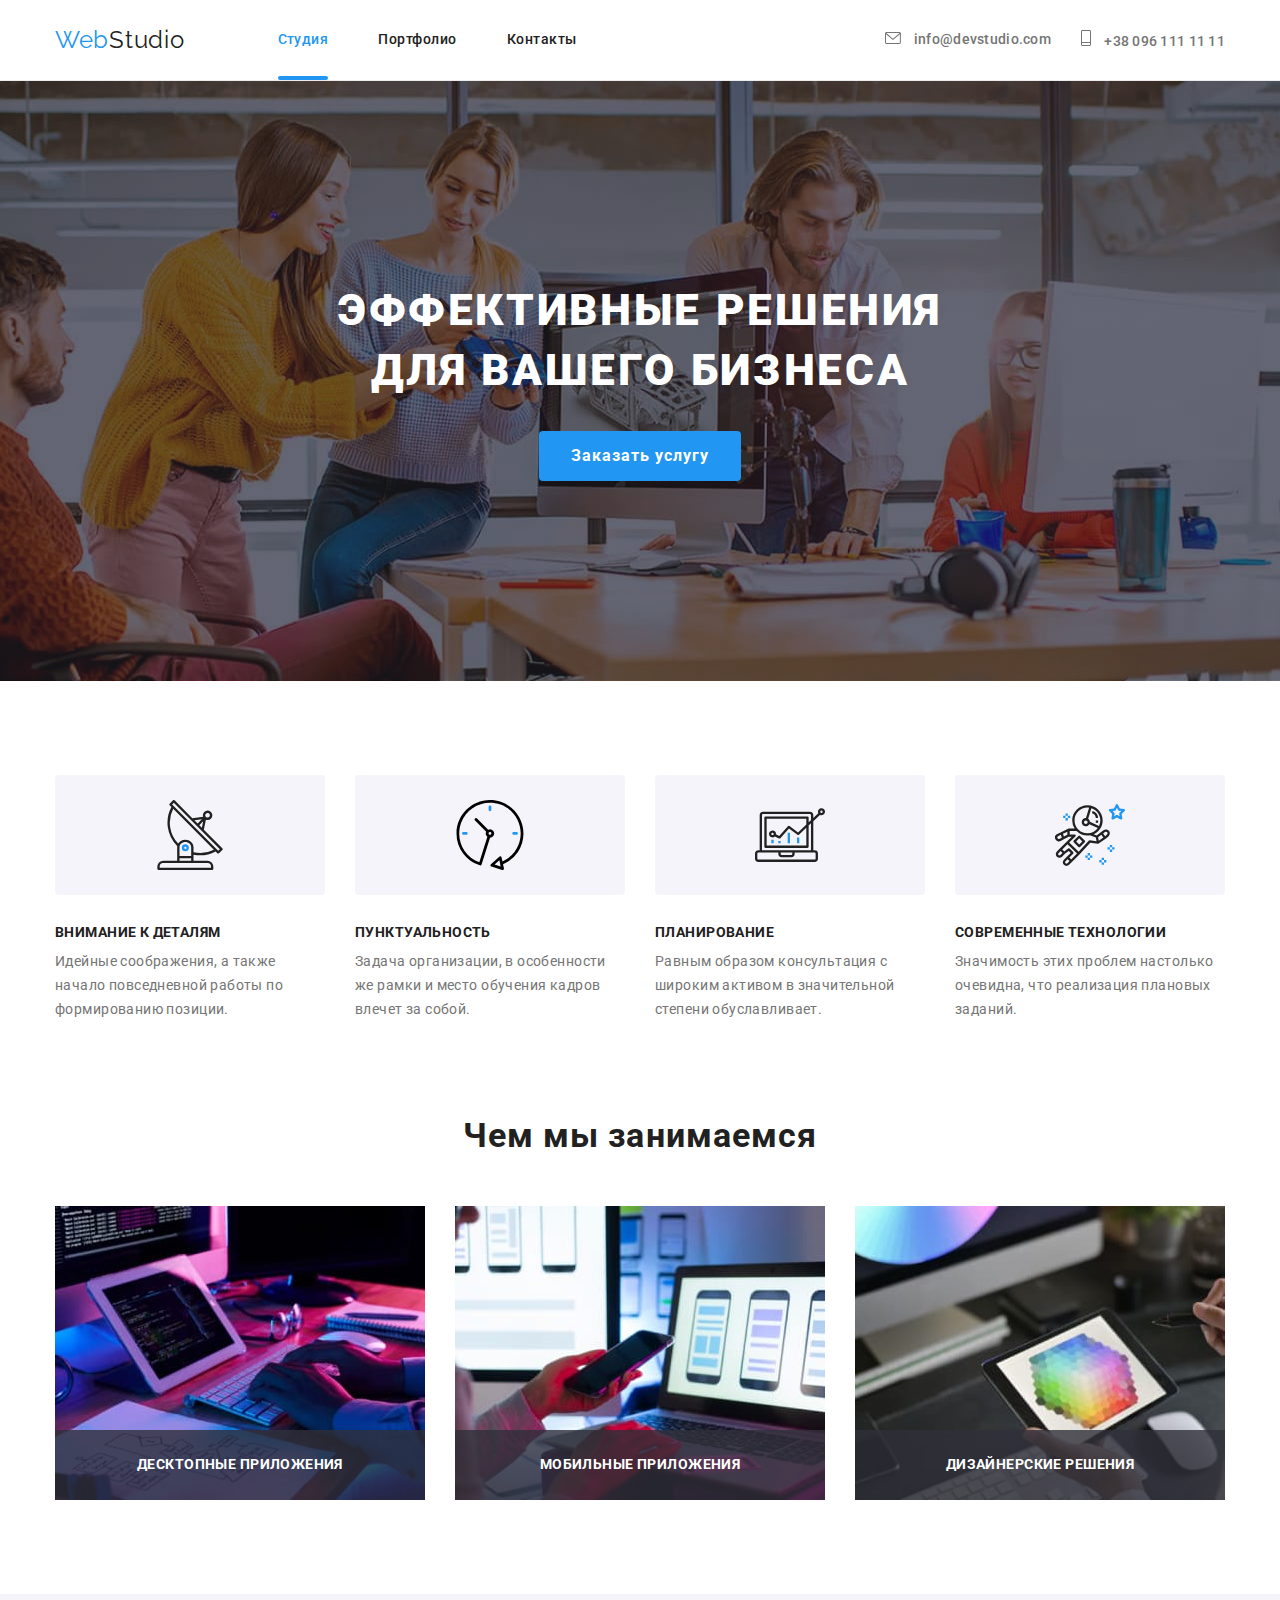
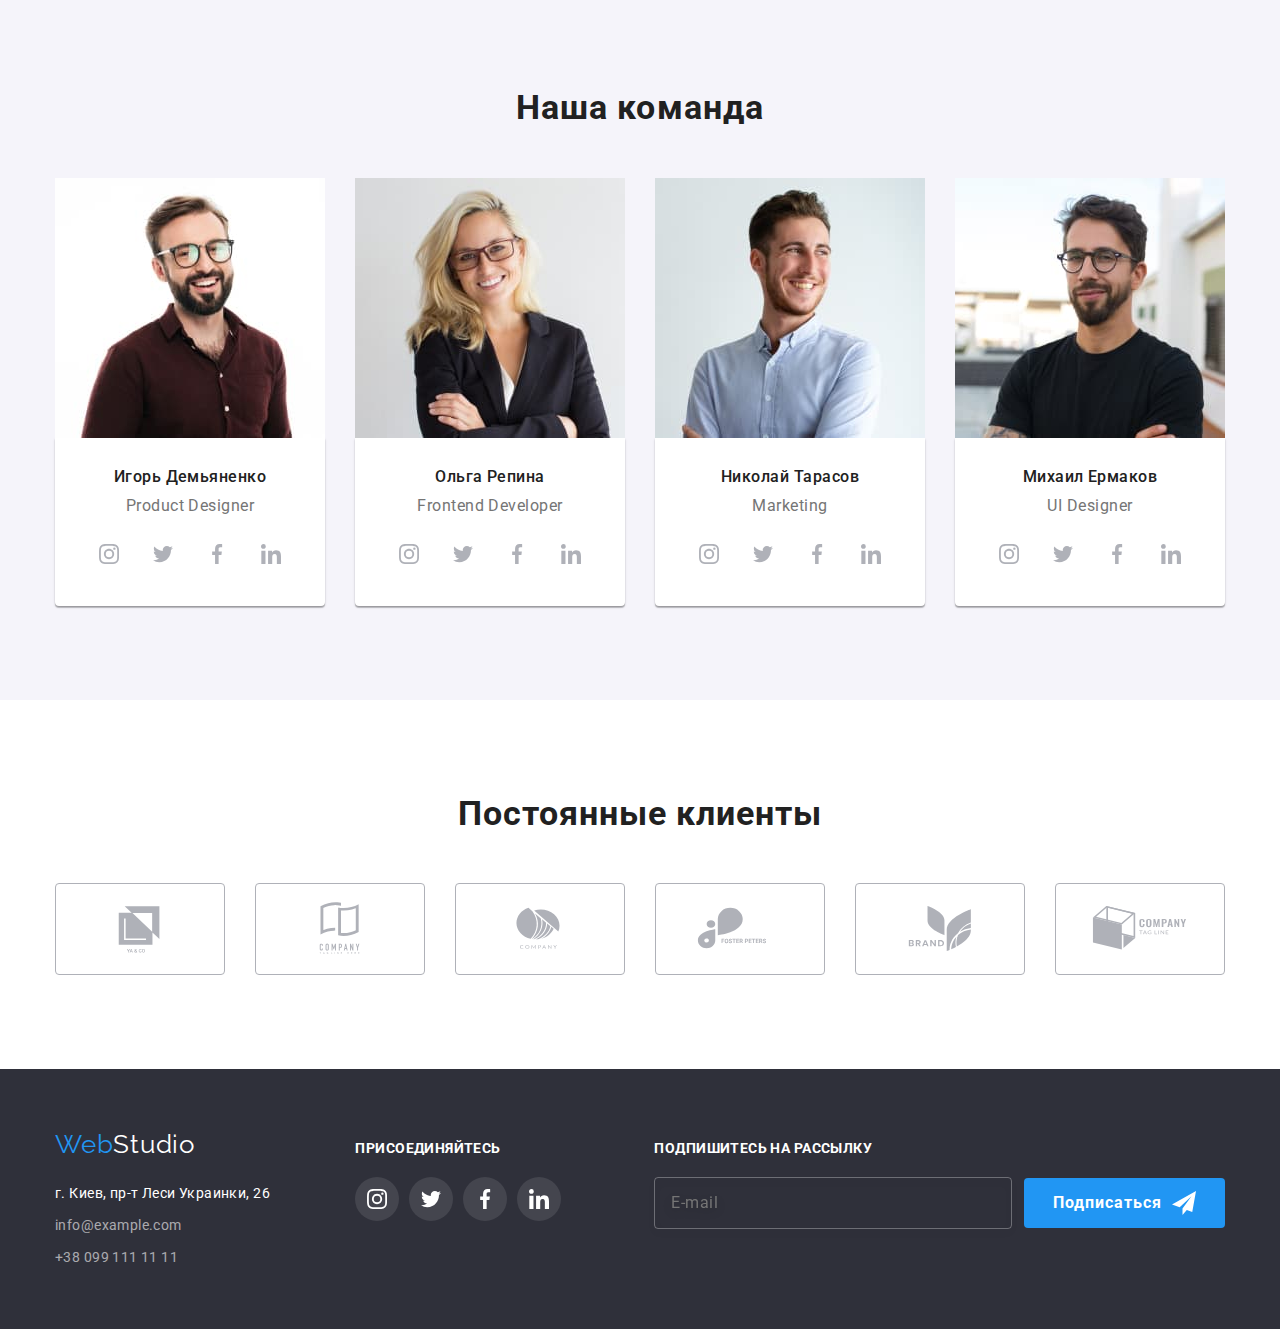
==== commit a768564a: "fix mentors comments" ====
--- a/index.html
+++ b/index.html
@@ -16,7 +16,7 @@
     <header class="header">
         <div class="container container__header">
             <a class="logo header__logo" lang="en" href="./index.html"><span class="logo__title">Web</span>Studio</a>
-            <button class="menu-button" data-menu-button>
+            <button class="menu-button" aria-label="Переключатель мобильного меню" data-menu-button>
                 <svg class="modal__icon" 
                     width="40" 
                     height="40" 
@@ -85,10 +85,10 @@
         <section class="hero">
             <div class="container">
                 <h1 class="hero__title">Эффективные решения для вашего бизнеса</h1>
-                <button class="button button--order" data-modal-open type="button">Заказать услугу</button>
+                <button class="button button--order" data-modal-open type="button" aria-label="Заказать услугу">Заказать услугу</button>
                 <div class="backdrop backdrop--hidden" data-modal>
                     <div class="modal">
-                        <button class="modal__close-button" data-modal-close type="button">
+                        <button class="modal__close-button" data-modal-close type="button" aria-label="Закрытие модального окна">
                             <svg class="modal__icon" width="11" height="11">
                                 <use href="./img/icons.svg#icon-cross"></use>
                             </svg>
@@ -249,9 +249,9 @@
                                 srcset="./img/team1-270.jpg 270w,
                                         ./img/team1-354.jpg 354w,
                                         ./img/team1-450.jpg 450w,
-                                        ./img/team1-540.jpg 540w,
-                                        ./img/team1-708.jpg 708w,
-                                        ./img/team1-900.jpg 900w
+                                        ./img/team1-270x2.jpg 540w,
+                                        ./img/team1-354x2.jpg 708w,
+                                        ./img/team1-450x2.jpg 900w
                                 "
                                 src="./img/team1-270.jpg " alt="Игорь Демьяненко"
                                 sizes="(min-width: 1200px) 270px, (min-width: 768px) 354px, (min-width: 480px) 450px"
@@ -300,9 +300,9 @@
                             srcset="./img/team2-270.jpg 270w,
                                 ./img/team2-354.jpg 354w,
                                 ./img/team2-450.jpg 450w,
-                                ./img/team2-540.jpg 540w,
-                                ./img/team2-708.jpg 708w,
-                                ./img/team2-900.jpg 900w
+                                ./img/team2-270x2.jpg 540w,
+                                ./img/team2-354x2.jpg 708w,
+                                ./img/team2-450x2.jpg 900w
                                 "
                             src="./img/team2-270.jpg" alt="Ольга Репина"
                             sizes="(min-width: 1200px) 270px, (min-width: 768px) 354px, (min-width: 480px) 450px"
@@ -351,9 +351,9 @@
                             srcset="./img/team3-270.jpg 270w,
                                 ./img/team3-354.jpg 354w,
                                 ./img/team3-450.jpg 450w,
-                                ./img/team3-540.jpg 540w,
-                                ./img/team3-708.jpg 708w,
-                                ./img/team3-900.jpg 900w
+                                ./img/team3-270x2.jpg 540w,
+                                ./img/team3-354x2.jpg 708w,
+                                ./img/team3-450x2.jpg 900w
                                 "
                             src="./img/team3-270.jpg" alt="Николай Тарасов"
                             sizes="(min-width: 1200px) 270px, (min-width: 768px) 354px, (min-width: 480px) 450px"
@@ -402,9 +402,9 @@
                             srcset="./img/team4-270.jpg 270w,
                                 ./img/team4-354.jpg 354w,
                                 ./img/team4-450.jpg 450w,
-                                ./img/team4-540.jpg 540w,
-                                ./img/team4-708.jpg 708w,
-                                ./img/team4-900.jpg 900w
+                                ./img/team4-270x2.jpg 540w,
+                                ./img/team4-354x2.jpg 708w,
+                                ./img/team4-450x2.jpg 900w
                                 "
                             src="./img/team4-270.jpg" alt="Михаил Ермаков"
                             sizes="(min-width: 1200px) 270px, (min-width: 768px) 354px, (min-width: 480px) 450px"
@@ -564,7 +564,7 @@
                     <label>
                         <input class="subscription__input" type="email" name="subscription_email" placeholder="E-mail" />
                     </label>
-                    <button class="button button--subscription subscription__button--subscription" type="submit" aria-label="Subscribe">Подписаться
+                    <button class="button button--subscription subscription__button--subscription" type="submit" aria-label="Подписаться">Подписаться
                         <svg class="button--subscription__icon">
                             <use href="./img/icons.svg#icon-send"></use>
                         </svg>
--- a/css/main.min.css
+++ b/css/main.min.css
@@ -1,2 +1,2 @@
-body{background-color:#fff;color:#212121;font-family:Roboto, sans-serif;letter-spacing:0.03em}body.modal-open{overflow:hidden}a{text-decoration:none;color:#212121;outline:none}ul{list-style:none;margin:0;padding:0}h1,h2,h3,p{margin:0}img{display:block;max-width:100%;height:auto}input{padding:0;outline:none}.container{margin-left:auto;margin-right:auto;padding-left:15px;padding-right:15px}@media (min-width: 480px){.container{width:480px}}@media (min-width: 768px){.container{width:768px}}@media (min-width: 1200px){.container{width:1200px}}.section{padding:60px 0}@media (min-width: 1200px){.section{padding:94px 0}}a,button{-webkit-transition:color 250ms cubic-bezier(0.4, 0, 0.2, 1);transition:color 250ms cubic-bezier(0.4, 0, 0.2, 1)}svg{-webkit-transition:fill 250ms cubic-bezier(0.4, 0, 0.2, 1);transition:fill 250ms cubic-bezier(0.4, 0, 0.2, 1)}.visually-hidden{position:absolute;white-space:nowrap;width:1px;height:1px;overflow:hidden;border:0;padding:0;clip:rect(0 0 0 0);-webkit-clip-path:inset(50%);clip-path:inset(50%);margin:-1px}.section__title{margin-bottom:30px;text-align:center;font-size:28px;line-height:1.17;letter-spacing:0.03em}@media (min-width: 1200px){.section__title{margin-bottom:50px;font-size:34px}}.header{margin-left:auto;margin-right:auto;border-bottom:1px solid #ececec}@media (max-width: 767.98px){.header__logo{padding-top:16px;padding-bottom:16px}}@media (min-width: 768px) and (max-width: 1199.98px){.header__logo{margin-right:88px}}@media (min-width: 1200px){.header__logo{margin-right:93px}}@media (max-width: 767.98px){.header__site-nav{margin-bottom:302px}}@media (max-width: 767.98px){.header__contact-list{margin-bottom:64px}}.container__header{position:relative}@media (min-width: 768px){.container__header{display:-webkit-box;display:-ms-flexbox;display:flex;-webkit-box-align:center;-ms-flex-align:center;align-items:center}}@media (min-width: 768px){.site-nav{display:-webkit-box;display:-ms-flexbox;display:flex}}@media (min-width: 768px) and (max-width: 1199.98px){.site-nav{margin-right:84px}}@media (min-width: 1200px){.site-nav{margin-right:305px}}@media (max-width: 767.98px){.site-nav__item:not(:last-child){margin-bottom:32px}}@media (min-width: 768px){.site-nav__item:not(:last-child){margin-right:50px}}.site-nav__link{display:block}.site-nav__link:hover,.site-nav__link:focus{color:#2196f3}@media (max-width: 767.98px){.site-nav__link{font-weight:500;font-size:40px;line-height:1.17;letter-spacing:0.02em}}@media (min-width: 768px){.site-nav__link{padding-top:32px;padding-bottom:32px;font-size:14px;line-height:1.14}}.site-nav__link--current{position:relative;color:#2196f3}@media (min-width: 768px){.site-nav__link--current::after{content:'';display:inline-block;position:absolute;bottom:0;left:0;width:100%;height:4px;background-color:#2196f3;border-radius:2px}}.contact-list{display:-webkit-box;display:-ms-flexbox;display:flex}@media (max-width: 767.98px){.contact-list{-webkit-box-orient:vertical;-webkit-box-direction:reverse;-ms-flex-direction:column-reverse;flex-direction:column-reverse;-webkit-box-pack:justify;-ms-flex-pack:justify;justify-content:space-between;min-height:100px}}@media (min-width: 768px) and (max-width: 1199.98px){.contact-list{-webkit-box-orient:vertical;-webkit-box-direction:normal;-ms-flex-direction:column;flex-direction:column}}@media (min-width: 768px) and (max-width: 1199.98px){.contact-list__item:not(:last-child){margin-bottom:10px}}@media (min-width: 1200px){.contact-list__item:not(:last-child){margin-right:30px}}.contact-list__link{display:-webkit-box;display:-ms-flexbox;display:flex;-webkit-box-align:center;-ms-flex-align:center;align-items:center;font-weight:500}@media (min-width: 768px) and (max-width: 1199.98px){.contact-list__link{font-size:12px;line-height:1.16;letter-spacing:0.02em}}@media (min-width: 768px){.contact-list__link{color:#757575}}@media (min-width: 1200px){.contact-list__link{font-size:14px;line-height:1.14;letter-spacing:0.02em;padding-top:32px;padding-bottom:32px}}.contact-list__link:hover,.contact-list__link:focus{color:#2196f3}@media (max-width: 767.98px){.contact-list__link--font-main{font-size:34px;line-height:1.17;letter-spacing:0.02em;color:#2196f3}.contact-list__link--font-add{font-size:24px;line-height:1.16;letter-spacing:0.02em;color:#757575;-ms-flex-wrap:wrap;flex-wrap:wrap}}.contact-list__icon{fill:currentColor}@media (max-width: 767.98px){.contact-list__icon{display:none}}@media (min-width: 768px) and (max-width: 1199.98px){.contact-list__icon{margin-right:8px}}@media (min-width: 1200px){.contact-list__icon{margin-right:10px}}.logo{display:inline-block;color:#212121;font-family:Raleway,sans-serif;font-size:24px;line-height:1.16;letter-spacing:0.03em}.logo__title{color:#2196f3}.hero{padding:118px 0;margin-left:auto;margin-right:auto;text-align:center;max-width:1600px;background-repeat:no-repeat;background-position:center;background-size:cover;background-color:#c4c4c4;background-image:-webkit-gradient(linear, left top, right top, from(rgba(47,48,58,0.4)), to(rgba(47,48,58,0.4))),url(/img/herobcg480.jpg);background-image:linear-gradient(to right, rgba(47,48,58,0.4), rgba(47,48,58,0.4)),url(/img/herobcg480.jpg)}@media screen and (min-device-pixel-ratio: 2), screen and (-moz-min-device-pixel-ratio: 2), screen and (-webkit-min-device-pixel-ratio: 2), screen and (min-resolution: 192dpi), screen and (min-resolution: 2dppx){.hero{background-image:-webkit-gradient(linear, left top, right top, from(rgba(47,48,58,0.4)), to(rgba(47,48,58,0.4))),url(/img/herobcg480x2.jpg);background-image:linear-gradient(to right, rgba(47,48,58,0.4), rgba(47,48,58,0.4)),url(/img/herobcg480x2.jpg)}}@media (min-width: 768px){.hero{background-image:-webkit-gradient(linear, left top, right top, from(rgba(47,48,58,0.4)), to(rgba(47,48,58,0.4))),url(/img/herobcg768.jpg);background-image:linear-gradient(to right, rgba(47,48,58,0.4), rgba(47,48,58,0.4)),url(/img/herobcg768.jpg)}}@media screen and (min-width: 768px) and (min-device-pixel-ratio: 2), screen and (min-width: 768px) and (-moz-min-device-pixel-ratio: 2), screen and (min-width: 768px) and (-webkit-min-device-pixel-ratio: 2), screen and (min-width: 768px) and (min-resolution: 192dpi), screen and (min-width: 768px) and (min-resolution: 2dppx){.hero{background-image:-webkit-gradient(linear, left top, right top, from(rgba(47,48,58,0.4)), to(rgba(47,48,58,0.4))),url(/img/herobcg768x2.jpg);background-image:linear-gradient(to right, rgba(47,48,58,0.4), rgba(47,48,58,0.4)),url(/img/herobcg768x2.jpg)}}@media (min-width: 1200px){.hero{padding:200px 0;background-image:-webkit-gradient(linear, left top, right top, from(rgba(47,48,58,0.4)), to(rgba(47,48,58,0.4))),url(/img/herobcg1600.jpg);background-image:linear-gradient(to right, rgba(47,48,58,0.4), rgba(47,48,58,0.4)),url(/img/herobcg1600.jpg)}}@media screen and (min-width: 1200px) and (min-device-pixel-ratio: 2), screen and (min-width: 1200px) and (-moz-min-device-pixel-ratio: 2), screen and (min-width: 1200px) and (-webkit-min-device-pixel-ratio: 2), screen and (min-width: 1200px) and (min-resolution: 192dpi), screen and (min-width: 1200px) and (min-resolution: 2dppx){.hero{background-image:-webkit-gradient(linear, left top, right top, from(rgba(47,48,58,0.4)), to(rgba(47,48,58,0.4))),url(/img/herobcg1600x2.jpg);background-image:linear-gradient(to right, rgba(47,48,58,0.4), rgba(47,48,58,0.4)),url(/img/herobcg1600x2.jpg)}}.hero__title{margin:auto;margin-bottom:30px;max-width:360px;text-align:center;color:#fff;font-weight:900;font-size:26px;line-height:1.61;letter-spacing:0.06em;text-transform:uppercase}@media (min-width: 1200px){.hero__title{max-width:696px;font-size:44px;line-height:1.36}}.button--order{padding:10px 32px}@media (max-width: 280px){.button--order{padding:0}}.backdrop{position:fixed;top:0;left:0;width:100%;height:100%;background:rgba(0,0,0,0.2);opacity:1;-webkit-transition:opacity 250ms cubic-bezier(0.4, 0, 0.2, 1);transition:opacity 250ms cubic-bezier(0.4, 0, 0.2, 1);z-index:2;overflow-y:scroll}@media (max-width: 767.98px){.backdrop{padding:94px 15px}}.backdrop--hidden{opacity:0;pointer-events:none}.modal{padding:40px;-webkit-transform:scale(1);transform:scale(1);-webkit-transition:-webkit-transform 250ms cubic-bezier(0.4, 0, 0.2, 1) 250ms;transition:-webkit-transform 250ms cubic-bezier(0.4, 0, 0.2, 1) 250ms;transition:transform 250ms cubic-bezier(0.4, 0, 0.2, 1) 250ms;transition:transform 250ms cubic-bezier(0.4, 0, 0.2, 1) 250ms, -webkit-transform 250ms cubic-bezier(0.4, 0, 0.2, 1) 250ms;max-width:450px;min-height:609px;background-color:#ffffff;-webkit-box-shadow:0px 1px 3px rgba(0,0,0,0.12),0px 1px 1px rgba(0,0,0,0.14),0px 2px 1px rgba(0,0,0,0.2);box-shadow:0px 1px 3px rgba(0,0,0,0.12),0px 1px 1px rgba(0,0,0,0.14),0px 2px 1px rgba(0,0,0,0.2);border-radius:4px}@media (max-width: 767.98px){.modal{margin:auto}}@media (min-width: 768px){.modal{position:absolute;top:50%;left:50%;-webkit-transform:translate(-50%, -50%) scale(1);transform:translate(-50%, -50%) scale(1)}}@media (min-width: 1200px){.modal{max-width:528px;min-height:581px}}.backdrop--hidden .modal{-webkit-transform:scale(1.2);transform:scale(1.2)}@media (min-width: 768px){.backdrop--hidden .modal{-webkit-transform:translate(-50%, -50%) scale(1.2);transform:translate(-50%, -50%) scale(1.2)}}.modal__close-button{position:absolute;top:8px;right:8px;display:-webkit-box;display:-ms-flexbox;display:flex;-webkit-box-pack:center;-ms-flex-pack:center;justify-content:center;-webkit-box-align:center;-ms-flex-align:center;align-items:center;width:30px;height:30px;cursor:pointer;background-color:#ffffff;border-radius:50%;border:1px solid rgba(0,0,0,0.1)}.modal__icon{fill:#000000;-webkit-transition:fill 250ms cubic-bezier(0.4, 0, 0.2, 1);transition:fill 250ms cubic-bezier(0.4, 0, 0.2, 1)}.modal__icon:hover,.modal__icon:focus{fill:#2196f3}.modal__text{margin-bottom:12px;max-width:370px;font-weight:700;font-size:20px;line-height:1.5;letter-spacing:0.03em}.input-form{display:-webkit-box;display:-ms-flexbox;display:flex;-webkit-box-orient:vertical;-webkit-box-direction:normal;-ms-flex-direction:column;flex-direction:column;max-width:370px}@media (min-width: 1200px){.input-form{max-width:448px}}.input-field{position:relative;margin-bottom:10px}.input-field__label{display:block;margin-bottom:4px;text-align:left;font-size:12px;line-height:1.16;letter-spacing:0.01em;color:#757575}.input-field__input{width:100%;padding:10px 42px;border:1px solid rgba(33,33,33,0.2);border-radius:4px;cursor:pointer;-webkit-transition:border-color 250ms cubic-bezier(0.4, 0, 0.2, 1);transition:border-color 250ms cubic-bezier(0.4, 0, 0.2, 1)}.input-field__input:focus{border-color:#2196f3}.input-field__icon{position:absolute;top:50%;left:15px;width:18px;height:18px;-webkit-transition:fill 250ms cubic-bezier(0.4, 0, 0.2, 1);transition:fill 250ms cubic-bezier(0.4, 0, 0.2, 1)}.input-field__input:focus+.input-field__icon{fill:#2196f3}.commentary-field{position:relative}.commentary-field__label{display:block;margin-bottom:4px;text-align:left;font-size:12px;line-height:1.16;letter-spacing:0.01em;color:#757575}.commentary-field__textarea{display:block;padding:12px 16px;resize:none;width:100%;font-size:14px;line-height:1.14;letter-spacing:0.01em;border:1px solid rgba(33,33,33,0.2);border-radius:4px;outline:none;cursor:pointer;-webkit-transition:border-color 250ms cubic-bezier(0.4, 0, 0.2, 1);transition:border-color 250ms cubic-bezier(0.4, 0, 0.2, 1)}.commentary-field__textarea::-webkit-input-placeholder{color:rgba(117,117,117,0.5)}.commentary-field__textarea:-ms-input-placeholder{color:rgba(117,117,117,0.5)}.commentary-field__textarea::-ms-input-placeholder{color:rgba(117,117,117,0.5)}.commentary-field__textarea::placeholder{color:rgba(117,117,117,0.5)}.commentary-field__textarea:focus{border-color:#2196f3}.custom-checkbox{position:relative;display:-webkit-box;display:-ms-flexbox;display:flex;-webkit-box-align:center;-ms-flex-align:center;align-items:center;-webkit-box-pack:center;-ms-flex-pack:center;justify-content:center;margin-top:20px;margin-bottom:34px;font-size:12px;line-height:1.16;letter-spacing:0.03em;color:#757575}.custom-checkbox__input--visually-hidden{position:absolute;white-space:nowrap;width:1px;height:1px;overflow:hidden;border:0;padding:0;clip:rect(0 0 0 0);-webkit-clip-path:inset(50%);clip-path:inset(50%);margin:-1px}.custom-checkbox__icon{display:-webkit-box;display:-ms-flexbox;display:flex;-webkit-box-align:center;-ms-flex-align:center;align-items:center;width:16px;height:15px;border:2px solid #212121;border-radius:2px;-webkit-transition:background-color 250ms cubic-bezier(0.4, 0, 0.2, 1),border-color 250ms cubic-bezier(0.4, 0, 0.2, 1);transition:background-color 250ms cubic-bezier(0.4, 0, 0.2, 1),border-color 250ms cubic-bezier(0.4, 0, 0.2, 1)}.custom-checkbox__input:checked+.custom-checkbox__icon{background-color:#2196f3;border-color:transparent}.custom-checkbox__label{margin-left:7px}.custom-checkbox__link{color:#2196f3;-webkit-text-decoration-line:underline;text-decoration-line:underline}.button{font-family:inherit;font-weight:700;font-size:16px;line-height:1.87;letter-spacing:0.06em;background-color:#2196f3;color:#fff;-webkit-box-shadow:0px 4px 4px rgba(0,0,0,0.15);box-shadow:0px 4px 4px rgba(0,0,0,0.15);border:0;cursor:pointer;border-radius:4px}.button--send{max-width:200px;padding:10px 55px}@media (max-width: 280px){.button--send{padding:0}}@media (min-width: 768px){.article{display:-webkit-box;display:-ms-flexbox;display:flex;-ms-flex-wrap:wrap;flex-wrap:wrap;margin:-15px}}@media (max-width: 767.98px){.article__item{width:100%;margin-bottom:30px}.article__item:last-child{margin-bottom:0}}@media (min-width: 768px){.article__item{margin:15px}}@media (min-width: 768px) and (max-width: 1199.98px){.article__item{width:calc((100% - 60px) / 2)}}@media (min-width: 1200px){.article__item{width:calc((100% - 120px) / 4)}}.article__thumb{display:-webkit-box;display:-ms-flexbox;display:flex;margin-bottom:30px;-webkit-box-pack:center;-ms-flex-pack:center;justify-content:center;-webkit-box-align:center;-ms-flex-align:center;align-items:center;padding:25px 0;border-radius:4px;background-color:#f5f4fa}.article__title{margin-bottom:10px;font-size:14px;line-height:1.14;letter-spacing:0.03em;text-transform:uppercase}@media (max-width: 767.98px){.article__title{text-align:center}}.article__text{margin-bottom:0;color:#757575;font-size:14px;line-height:1.71;letter-spacing:0.03em}.section--zero-padding{padding-top:0}.works{display:-webkit-box;display:-ms-flexbox;display:flex;margin:-15px}.works-item{position:relative;width:calc((100%-90px) / 3);margin:15px}.works-item__thumb{position:absolute;left:0;bottom:0;display:-webkit-box;display:-ms-flexbox;display:flex;-webkit-box-pack:center;-ms-flex-pack:center;justify-content:center;-webkit-box-align:center;-ms-flex-align:center;align-items:center;-ms-flex-wrap:wrap;flex-wrap:wrap;width:370px;min-height:70px;background:rgba(47,48,58,0.8)}.works-item__title{font-size:14px;line-height:1.14;letter-spacing:0.03em;text-transform:uppercase;color:#ffffff}.section--background{background-color:#f5f4fa}@media (min-width: 768px){.team{display:-webkit-box;display:-ms-flexbox;display:flex;-ms-flex-wrap:wrap;flex-wrap:wrap;margin:-15px}}@media (max-width: 767.98px){.team-item{width:100%;margin-bottom:30px}.team-item:last-child{margin-bottom:0}}@media (min-width: 768px){.team-item{margin:15px}}@media (min-width: 768px) and (max-width: 1199.98px){.team-item{width:calc((100% - 60px) / 2)}}@media (min-width: 1200px){.team-item{width:calc((100% - 120px) / 4)}}.team-item__title-block{padding-top:30px;padding-bottom:24px;text-align:center;background-color:#ffffff;-webkit-box-shadow:0px 1px 3px rgba(0,0,0,0.12),0px 1px 1px rgba(0,0,0,0.14),0px 2px 1px rgba(0,0,0,0.2);box-shadow:0px 1px 3px rgba(0,0,0,0.12),0px 1px 1px rgba(0,0,0,0.14),0px 2px 1px rgba(0,0,0,0.2);border-radius:0px 0px 4px 4px}@media (min-width: 1200px){.team-item__title-block{padding-bottom:30px}}.team-item__title{font-size:16px;line-height:1.18;letter-spacing:0.03em}.team-item__title--main{margin-bottom:10px;font-weight:500}.team-item__title--add{margin-top:0;margin-bottom:0;font-weight:normal;color:#757575}.socials{display:-webkit-box;display:-ms-flexbox;display:flex;-webkit-box-pack:center;-ms-flex-pack:center;justify-content:center;margin-top:16px;padding-bottom:0}.social-item{width:44px;height:44px;margin-right:10px}.social-item:last-child{margin-right:0}.social-item__link{display:-webkit-box;display:-ms-flexbox;display:flex;-webkit-box-align:center;-ms-flex-align:center;align-items:center;-webkit-box-pack:center;-ms-flex-pack:center;justify-content:center;width:100%;height:100%;border-radius:50%;color:#afb1b8;-webkit-transition:background-color 250ms cubic-bezier(0.4, 0, 0.2, 1);transition:background-color 250ms cubic-bezier(0.4, 0, 0.2, 1)}.social-item__link:hover,.social-item__link:focus{background-color:#2196f3;color:#ffffff}.social-item__icon{width:20px;height:20px;fill:currentColor}.clients{display:-webkit-box;display:-ms-flexbox;display:flex;-ms-flex-wrap:wrap;flex-wrap:wrap;margin:-15px}.clients-item{margin:15px}@media (max-width: 767.98px){.clients-item{width:calc((100% - 60px) / 2)}}@media (min-width: 768px) and (max-width: 1199.98px){.clients-item{width:calc((100% - 90px) / 3)}}@media (min-width: 1200px){.clients-item{width:calc((100% - 180px) / 6)}}.clients-item__link{display:-webkit-box;display:-ms-flexbox;display:flex;-webkit-box-pack:center;-ms-flex-pack:center;justify-content:center;-webkit-box-align:center;-ms-flex-align:center;align-items:center;padding:16px 0;width:100%;height:100%;border:1px solid #afb1b8;border-radius:4px;-webkit-transition:border-color 250ms cubic-bezier(0.4, 0, 0.2, 1);transition:border-color 250ms cubic-bezier(0.4, 0, 0.2, 1);color:#afb1b8}.clients-item__link:hover,.clients-item__link:focus{border-color:#2196f3;color:#2196f3}.clients-item__icon{width:106px;height:60px;fill:currentColor}.footer-section{padding:60px 0;background-color:#2f303a}@media (min-width: 768px){.footer-section__contact-join-block{display:-webkit-box;display:-ms-flexbox;display:flex}}@media (min-width: 768px) and (max-width: 1199.98px){.footer-section__contact-join-block{-webkit-box-pack:justify;-ms-flex-pack:justify;justify-content:space-between;-webkit-box-align:start;-ms-flex-align:start;align-items:flex-start;margin-bottom:60px}}@media (max-width: 767.98px){.footer-section__join{margin:60px 0}}@media (min-width: 768px) and (max-width: 1199.98px){.footer-section__join{padding-top:5px}}@media (min-width: 1200px){.container--footer{display:-webkit-box;display:-ms-flexbox;display:flex;-webkit-box-align:baseline;-ms-flex-align:baseline;align-items:baseline}.footer-section__contact-join-block{display:-webkit-box;display:-ms-flexbox;display:flex;-webkit-box-align:baseline;-ms-flex-align:baseline;align-items:baseline;-webkit-box-flex:1;-ms-flex-positive:1;flex-grow:1}.footer-section__join{margin-left:70px}.footer-section__subscription{margin-left:93px}}@media (max-width: 1199.98px){.contact-block{text-align:center}}.contact-block__logo{display:block;margin-bottom:20px;text-decoration:none;color:#fff;font-family:Raleway,sans-serif;font-size:26px;line-height:1.2;letter-spacing:0.03em}.adress__item:not(:last-child){margin-bottom:8px}.adress__link{display:block;font-style:normal;font-weight:normal;font-size:14px;line-height:24px;letter-spacing:0.03em;color:#fff}.adress__link--main{color:#fff}.adress__link--add{color:rgba(255,255,255,0.6)}.adress__link:hover,.adress__link:focus{color:#2196f3}@media (max-width: 1199.98px){.join{text-align:center}}.join__title{margin-bottom:20px;font-size:14px;line-height:1.14;letter-spacing:0.03em;text-transform:uppercase;color:#ffffff}.social-item__link--join{background-color:rgba(255,255,255,0.1)}.social-item__link--join:hover,.social-item__link--join:focus{background-color:#2196f3}.social-item__icon--join{fill:#ffffff}@media (max-width: 1199.98px){.subscription{text-align:center}.subscription__button--subscription{margin:auto}.subscription__input{margin-bottom:20px}}@media (min-width: 1200px){.subscription__form{display:-webkit-box;display:-ms-flexbox;display:flex;-webkit-box-align:center;-ms-flex-align:center;align-items:center}.subscription__input{margin-right:12px}}.subscription__title{margin-bottom:20px;font-size:14px;line-height:1.14;letter-spacing:0.03em;text-transform:uppercase;color:#ffffff}.subscription__input{padding:15px 16px;line-height:1.25;letter-spacing:0.03em;background-color:transparent;color:rgba(255,255,255,0.6);border:1px solid rgba(255,255,255,0.3);-webkit-filter:drop-shadow(0px 4px 4px rgba(0,0,0,0.15));filter:drop-shadow(0px 4px 4px rgba(0,0,0,0.15));border-radius:4px}@media (max-width: 767.98px){.subscription__input{width:100%}}@media (min-width: 768px) and (max-width: 1199.98px){.subscription__input{min-width:450px}}@media (min-width: 1200px){.subscription__input{min-width:358px}}.button--subscription{display:-webkit-box;display:-ms-flexbox;display:flex;-webkit-box-pack:center;-ms-flex-pack:center;justify-content:center;-webkit-box-align:center;-ms-flex-align:center;align-items:center;padding:10px 29px}@media (max-width: 280px){.button--subscription{padding:0}}.button--subscription__icon{width:24px;height:24px;margin-left:10px}@media (max-width: 767.98px){.section__filter{margin-bottom:40px}}@media (min-width: 768px) and (max-width: 1199.98px){.section__filter{margin-bottom:30px}}@media (min-width: 1200px){.section__filter{margin-bottom:50px}}.filter{display:-webkit-box;display:-ms-flexbox;display:flex;-ms-flex-wrap:wrap;flex-wrap:wrap}@media (min-width: 768px){.filter{-webkit-box-pack:center;-ms-flex-pack:center;justify-content:center}}.filter__item{margin-right:8px}@media (max-width: 767.98px){.filter__item{margin-bottom:15px}}.filter__item:last-child{margin-right:0}.filter__item:nth-last-child(-n+2){margin-bottom:0px}.filter__button{padding:6px 22px;border-radius:4px;color:#212121;background-color:#f5f4fa;font-weight:500;font-size:16px;line-height:1.62;letter-spacing:0.03em;text-align:center;-webkit-transition:background-color 250ms cubic-bezier(0.4, 0, 0.2, 1),color 250ms cubic-bezier(0.4, 0, 0.2, 1),-webkit-box-shadow 250ms cubic-bezier(0.4, 0, 0.2, 1);transition:background-color 250ms cubic-bezier(0.4, 0, 0.2, 1),color 250ms cubic-bezier(0.4, 0, 0.2, 1),-webkit-box-shadow 250ms cubic-bezier(0.4, 0, 0.2, 1);transition:box-shadow 250ms cubic-bezier(0.4, 0, 0.2, 1),background-color 250ms cubic-bezier(0.4, 0, 0.2, 1),color 250ms cubic-bezier(0.4, 0, 0.2, 1);transition:box-shadow 250ms cubic-bezier(0.4, 0, 0.2, 1),background-color 250ms cubic-bezier(0.4, 0, 0.2, 1),color 250ms cubic-bezier(0.4, 0, 0.2, 1),-webkit-box-shadow 250ms cubic-bezier(0.4, 0, 0.2, 1)}.filter__button:hover,.filter__button:focus{-webkit-box-shadow:0px 3px 1px rgba(0,0,0,0.1),0px 1px 2px rgba(0,0,0,0.08),0px 2px 2px rgba(0,0,0,0.12);box-shadow:0px 3px 1px rgba(0,0,0,0.1),0px 1px 2px rgba(0,0,0,0.08),0px 2px 2px rgba(0,0,0,0.12);background-color:#2196f3;color:#ffffff}@media (min-width: 768px){.grid{display:-webkit-box;display:-ms-flexbox;display:flex;-ms-flex-wrap:wrap;flex-wrap:wrap;margin:-15px}}@media (min-width: 768px){.grid__item{margin:15px}}@media (min-width: 768px) and (max-width: 1199.98px){.grid__item{width:calc((100% - 60px) / 2)}}@media (min-width: 1200px){.grid__item{width:calc((100% - 90px) / 3)}}@media (max-width: 767.98px){.grid__item:not(:last-child){margin-bottom:30px}}.product{height:100%}.product__link{display:-webkit-box;display:-ms-flexbox;display:flex;-webkit-box-orient:vertical;-webkit-box-direction:normal;-ms-flex-direction:column;flex-direction:column;height:100%;-webkit-transition:-webkit-box-shadow 250ms cubic-bezier(0.4, 0, 0.2, 1);transition:-webkit-box-shadow 250ms cubic-bezier(0.4, 0, 0.2, 1);transition:box-shadow 250ms cubic-bezier(0.4, 0, 0.2, 1);transition:box-shadow 250ms cubic-bezier(0.4, 0, 0.2, 1), -webkit-box-shadow 250ms cubic-bezier(0.4, 0, 0.2, 1)}.product__link:hover,.product__link:focus{-webkit-box-shadow:0px 1px 1px rgba(0,0,0,0.12),0px 4px 4px rgba(0,0,0,0.06),1px 4px 6px rgba(0,0,0,0.16);box-shadow:0px 1px 1px rgba(0,0,0,0.12),0px 4px 4px rgba(0,0,0,0.06),1px 4px 6px rgba(0,0,0,0.16)}.product__link:hover .product__overlay,.product__link:focus .product__overlay{-webkit-transform:translateY(0);transform:translateY(0)}.product__thumb{position:relative;overflow:hidden;height:294px}.product__overlay{position:absolute;top:0;left:0;width:100%;height:294px;-webkit-transform:translateY(294px);transform:translateY(294px);-webkit-transition:-webkit-transform 250ms cubic-bezier(0.4, 0, 0.2, 1);transition:-webkit-transform 250ms cubic-bezier(0.4, 0, 0.2, 1);transition:transform 250ms cubic-bezier(0.4, 0, 0.2, 1);transition:transform 250ms cubic-bezier(0.4, 0, 0.2, 1), -webkit-transform 250ms cubic-bezier(0.4, 0, 0.2, 1);background:rgba(33,150,243,0.9)}.product__overlay-text{padding:77px 24px;font-size:18px;line-height:1.55;color:#ffffff;overflow-wrap:break-word}@media (min-width: 768px) and (max-width: 1199.98px){.product__overlay-text{padding:49px 24px}}@media (min-width: 1200px){.product__overlay-text{padding:63px 24px}}@media (min-width: 100px) and (max-width: 420px){.product__overlay-text{font-size:16px;padding:40px 24px}}.product__text-box{-webkit-box-flex:1;-ms-flex-positive:1;flex-grow:1;padding:20px 24px;border:1px solid #eeeeee;border-top:inherit}.product__title{margin-bottom:4px;font-size:18px;line-height:2;letter-spacing:0.06em}.product__description{color:#757575;font-size:16px;line-height:1.87;letter-spacing:0.03em}@media (max-width: 1199.98px){.section-hidden{display:none}}@media (max-width: 767.98px){.menu-container{position:absolute;z-index:1;top:0;left:0;padding:48px 40px;width:100%;background:#fff;-webkit-transform:translateY(-800px);transform:translateY(-800px);-webkit-transition:-webkit-transform 250ms cubic-bezier(0.4, 0, 0.2, 1);transition:-webkit-transform 250ms cubic-bezier(0.4, 0, 0.2, 1);transition:transform 250ms cubic-bezier(0.4, 0, 0.2, 1);transition:transform 250ms cubic-bezier(0.4, 0, 0.2, 1), -webkit-transform 250ms cubic-bezier(0.4, 0, 0.2, 1)}.menu-container.is-open{display:block;-webkit-transform:translateY(0);transform:translateY(0)}.menu-container__socials{display:-webkit-box;display:-ms-flexbox;display:flex;-ms-flex-wrap:wrap;flex-wrap:wrap}.menu-container__socials-item:not(:last-child){margin-right:10px;padding-right:10px;border-right:1px solid rgba(33,33,33,0.2)}.menu-container__socials-link{color:#2196f3;font-weight:500;font-size:18px;line-height:1.22;letter-spacing:0.02em}}@media (min-width: 768px){.menu-container__socials-link{display:none}}@media (min-width: 768px){.menu-container{display:-webkit-box;display:-ms-flexbox;display:flex;-webkit-box-align:center;-ms-flex-align:center;align-items:center}}.menu-button{position:absolute;z-index:2;top:10px;right:0;border:none;background-color:transparent}@media (min-width: 768px){.menu-button{display:none}}.menu-button .icon-cross{display:none}.menu-button.is-open .icon-cross{display:block}.menu-button.is-open .icon-menu{display:none}
+body{background-color:#fff;color:#212121;font-family:Roboto, sans-serif;letter-spacing:0.03em}body.modal-open{overflow:hidden}a{text-decoration:none;outline:none}ul{list-style:none;margin:0;padding:0}h1,h2,h3,p{margin:0}img{display:block;max-width:100%;height:auto}input{padding:0;outline:none}.container{margin-left:auto;margin-right:auto;padding-left:15px;padding-right:15px}@media (min-width: 480px){.container{width:480px}}@media (min-width: 768px){.container{width:768px}}@media (min-width: 1200px){.container{width:1200px}}.section{padding:60px 0}@media (min-width: 1200px){.section{padding:94px 0}}a,button{-webkit-transition:color 250ms cubic-bezier(0.4, 0, 0.2, 1);transition:color 250ms cubic-bezier(0.4, 0, 0.2, 1)}svg{-webkit-transition:fill 250ms cubic-bezier(0.4, 0, 0.2, 1);transition:fill 250ms cubic-bezier(0.4, 0, 0.2, 1)}.visually-hidden{position:absolute;white-space:nowrap;width:1px;height:1px;overflow:hidden;border:0;padding:0;clip:rect(0 0 0 0);-webkit-clip-path:inset(50%);clip-path:inset(50%);margin:-1px}.section__title{margin-bottom:30px;text-align:center;font-size:28px;line-height:1.17;letter-spacing:0.03em}@media (min-width: 1200px){.section__title{margin-bottom:50px;font-size:34px}}.header{margin-left:auto;margin-right:auto;border-bottom:1px solid #ececec}@media (max-width: 767.98px){.header__logo{padding-top:16px;padding-bottom:16px}}@media (min-width: 768px) and (max-width: 1199.98px){.header__logo{margin-right:88px}}@media (min-width: 1200px){.header__logo{margin-right:93px}}@media (max-width: 767.98px){.header__site-nav{margin-bottom:302px}}@media (max-width: 767.98px){.header__contact-list{margin-bottom:64px}}@media (min-width: 768px){.header__contact-list{margin-left:auto}}.container__header{position:relative}@media (min-width: 768px){.container__header{display:-webkit-box;display:-ms-flexbox;display:flex;-webkit-box-align:center;-ms-flex-align:center;align-items:center}}@media (min-width: 768px){.site-nav{display:-webkit-box;display:-ms-flexbox;display:flex}}@media (max-width: 767.98px){.site-nav__item:not(:last-child){margin-bottom:32px}}@media (min-width: 768px){.site-nav__item:not(:last-child){margin-right:50px}}.site-nav__link{display:block;color:#212121;font-weight:500}.site-nav__link:hover,.site-nav__link:focus{color:#2196f3}@media (max-width: 767.98px){.site-nav__link{font-size:40px;line-height:1.17;letter-spacing:0.02em}}@media (min-width: 768px){.site-nav__link{padding-top:32px;padding-bottom:32px;font-size:14px;line-height:1.14}}.site-nav__link--current{position:relative;color:#2196f3}@media (min-width: 768px){.site-nav__link--current::after{content:'';display:inline-block;position:absolute;bottom:0;left:0;width:100%;height:4px;background-color:#2196f3;border-radius:2px}}@media (max-width: 767.98px){.contact-list{-webkit-box-orient:vertical;-webkit-box-direction:reverse;-ms-flex-direction:column-reverse;flex-direction:column-reverse;-webkit-box-pack:justify;-ms-flex-pack:justify;justify-content:space-between;min-height:100px}}@media (min-width: 1200px){.contact-list{display:-webkit-box;display:-ms-flexbox;display:flex}}@media (min-width: 768px) and (max-width: 1199.98px){.contact-list__item:not(:last-child){margin-bottom:10px}}@media (min-width: 1200px){.contact-list__item:not(:last-child){margin-right:30px}}.contact-list__link{font-weight:500}@media (min-width: 768px) and (max-width: 1199.98px){.contact-list__link{font-size:12px;line-height:1.16;letter-spacing:0.02em}}@media (min-width: 768px){.contact-list__link{color:#757575}}@media (min-width: 1200px){.contact-list__link{font-size:14px;line-height:1.14;letter-spacing:0.02em;padding-top:32px;padding-bottom:32px}}.contact-list__link:hover,.contact-list__link:focus{color:#2196f3}@media (max-width: 767.98px){.contact-list__link--font-main{font-size:34px;line-height:1.17;letter-spacing:0.02em;color:#2196f3}.contact-list__link--font-add{font-size:24px;line-height:1.16;letter-spacing:0.02em;color:#757575;-ms-flex-wrap:wrap;flex-wrap:wrap}}.contact-list__icon{fill:currentColor}@media (max-width: 767.98px){.contact-list__icon{display:none}}@media (min-width: 768px) and (max-width: 1199.98px){.contact-list__icon{margin-right:8px}}@media (min-width: 1200px){.contact-list__icon{margin-right:10px}}.logo{display:inline-block;color:#212121;font-family:Raleway,sans-serif;font-size:24px;line-height:1.16;letter-spacing:0.03em}.logo__title{color:#2196f3}.hero{padding:118px 0;margin-left:auto;margin-right:auto;text-align:center;max-width:1600px;background-repeat:no-repeat;background-position:center;background-size:cover;background-color:#c4c4c4;background-image:-webkit-gradient(linear, left top, right top, from(rgba(47,48,58,0.4)), to(rgba(47,48,58,0.4))),url(../img/herobcg480.jpg);background-image:linear-gradient(to right, rgba(47,48,58,0.4), rgba(47,48,58,0.4)),url(../img/herobcg480.jpg)}@media screen and (min-device-pixel-ratio: 2), screen and (-moz-min-device-pixel-ratio: 2), screen and (-webkit-min-device-pixel-ratio: 2), screen and (min-resolution: 192dpi), screen and (min-resolution: 2dppx){.hero{background-image:-webkit-gradient(linear, left top, right top, from(rgba(47,48,58,0.4)), to(rgba(47,48,58,0.4))),url(../img/herobcg480x2.jpg);background-image:linear-gradient(to right, rgba(47,48,58,0.4), rgba(47,48,58,0.4)),url(../img/herobcg480x2.jpg)}}@media (min-width: 768px){.hero{background-image:-webkit-gradient(linear, left top, right top, from(rgba(47,48,58,0.4)), to(rgba(47,48,58,0.4))),url(../img/herobcg768.jpg);background-image:linear-gradient(to right, rgba(47,48,58,0.4), rgba(47,48,58,0.4)),url(../img/herobcg768.jpg)}}@media screen and (min-width: 768px) and (min-device-pixel-ratio: 2), screen and (min-width: 768px) and (-moz-min-device-pixel-ratio: 2), screen and (min-width: 768px) and (-webkit-min-device-pixel-ratio: 2), screen and (min-width: 768px) and (min-resolution: 192dpi), screen and (min-width: 768px) and (min-resolution: 2dppx){.hero{background-image:-webkit-gradient(linear, left top, right top, from(rgba(47,48,58,0.4)), to(rgba(47,48,58,0.4))),url(../img/herobcg768x2.jpg);background-image:linear-gradient(to right, rgba(47,48,58,0.4), rgba(47,48,58,0.4)),url(../img/herobcg768x2.jpg)}}@media (min-width: 1200px){.hero{padding:200px 0;background-image:-webkit-gradient(linear, left top, right top, from(rgba(47,48,58,0.4)), to(rgba(47,48,58,0.4))),url(../img/herobcg1600.jpg);background-image:linear-gradient(to right, rgba(47,48,58,0.4), rgba(47,48,58,0.4)),url(../img/herobcg1600.jpg)}}@media screen and (min-width: 1200px) and (min-device-pixel-ratio: 2), screen and (min-width: 1200px) and (-moz-min-device-pixel-ratio: 2), screen and (min-width: 1200px) and (-webkit-min-device-pixel-ratio: 2), screen and (min-width: 1200px) and (min-resolution: 192dpi), screen and (min-width: 1200px) and (min-resolution: 2dppx){.hero{background-image:-webkit-gradient(linear, left top, right top, from(rgba(47,48,58,0.4)), to(rgba(47,48,58,0.4))),url(../img/herobcg1600x2.jpg);background-image:linear-gradient(to right, rgba(47,48,58,0.4), rgba(47,48,58,0.4)),url(../img/herobcg1600x2.jpg)}}.hero__title{margin:auto;margin-bottom:30px;max-width:360px;text-align:center;color:#fff;font-weight:900;font-size:26px;line-height:1.61;letter-spacing:0.06em;text-transform:uppercase}@media (min-width: 1200px){.hero__title{max-width:696px;font-size:44px;line-height:1.36}}.button--order{padding:10px 32px}@media (max-width: 280px){.button--order{padding:0}}.backdrop{position:fixed;top:0;left:0;width:100%;height:100%;background:rgba(0,0,0,0.2);opacity:1;-webkit-transition:opacity 250ms cubic-bezier(0.4, 0, 0.2, 1);transition:opacity 250ms cubic-bezier(0.4, 0, 0.2, 1);z-index:2;overflow-y:scroll}@media (max-width: 767.98px){.backdrop{padding:94px 15px}}.backdrop--hidden{opacity:0;pointer-events:none}.modal{padding:40px;-webkit-transform:scale(1);transform:scale(1);-webkit-transition:-webkit-transform 250ms cubic-bezier(0.4, 0, 0.2, 1) 250ms;transition:-webkit-transform 250ms cubic-bezier(0.4, 0, 0.2, 1) 250ms;transition:transform 250ms cubic-bezier(0.4, 0, 0.2, 1) 250ms;transition:transform 250ms cubic-bezier(0.4, 0, 0.2, 1) 250ms, -webkit-transform 250ms cubic-bezier(0.4, 0, 0.2, 1) 250ms;max-width:450px;min-height:609px;background-color:#ffffff;-webkit-box-shadow:0px 1px 3px rgba(0,0,0,0.12),0px 1px 1px rgba(0,0,0,0.14),0px 2px 1px rgba(0,0,0,0.2);box-shadow:0px 1px 3px rgba(0,0,0,0.12),0px 1px 1px rgba(0,0,0,0.14),0px 2px 1px rgba(0,0,0,0.2);border-radius:4px}@media (max-width: 767.98px){.modal{margin:auto}}@media (min-width: 768px){.modal{position:absolute;top:50%;left:50%;-webkit-transform:translate(-50%, -50%) scale(1);transform:translate(-50%, -50%) scale(1)}}@media (min-width: 1200px){.modal{max-width:528px;min-height:581px}}.backdrop--hidden .modal{-webkit-transform:scale(1.2);transform:scale(1.2)}@media (min-width: 768px){.backdrop--hidden .modal{-webkit-transform:translate(-50%, -50%) scale(1.2);transform:translate(-50%, -50%) scale(1.2)}}.modal__close-button{position:absolute;top:8px;right:8px;display:-webkit-box;display:-ms-flexbox;display:flex;-webkit-box-pack:center;-ms-flex-pack:center;justify-content:center;-webkit-box-align:center;-ms-flex-align:center;align-items:center;width:30px;height:30px;cursor:pointer;background-color:#ffffff;border-radius:50%;border:1px solid rgba(0,0,0,0.1)}.modal__icon{fill:#000000;-webkit-transition:fill 250ms cubic-bezier(0.4, 0, 0.2, 1);transition:fill 250ms cubic-bezier(0.4, 0, 0.2, 1)}.modal__icon:hover,.modal__icon:focus{fill:#2196f3}.modal__text{margin-bottom:12px;max-width:370px;font-weight:700;font-size:20px;line-height:1.5;letter-spacing:0.03em}.input-form{display:-webkit-box;display:-ms-flexbox;display:flex;-webkit-box-orient:vertical;-webkit-box-direction:normal;-ms-flex-direction:column;flex-direction:column;max-width:370px}@media (min-width: 1200px){.input-form{max-width:448px}}.input-field{position:relative;margin-bottom:10px}.input-field__label{display:block;margin-bottom:4px;text-align:left;font-size:12px;line-height:1.16;letter-spacing:0.01em;color:#757575}.input-field__input{width:100%;padding:10px 42px;border:1px solid rgba(33,33,33,0.2);border-radius:4px;cursor:pointer;-webkit-transition:border-color 250ms cubic-bezier(0.4, 0, 0.2, 1);transition:border-color 250ms cubic-bezier(0.4, 0, 0.2, 1)}.input-field__input:focus{border-color:#2196f3}.input-field__icon{position:absolute;top:50%;left:15px;width:18px;height:18px;-webkit-transition:fill 250ms cubic-bezier(0.4, 0, 0.2, 1);transition:fill 250ms cubic-bezier(0.4, 0, 0.2, 1)}.input-field__input:focus+.input-field__icon{fill:#2196f3}.commentary-field{position:relative}.commentary-field__label{display:block;margin-bottom:4px;text-align:left;font-size:12px;line-height:1.16;letter-spacing:0.01em;color:#757575}.commentary-field__textarea{display:block;padding:12px 16px;resize:none;width:100%;font-size:14px;line-height:1.14;letter-spacing:0.01em;border:1px solid rgba(33,33,33,0.2);border-radius:4px;outline:none;cursor:pointer;-webkit-transition:border-color 250ms cubic-bezier(0.4, 0, 0.2, 1);transition:border-color 250ms cubic-bezier(0.4, 0, 0.2, 1)}.commentary-field__textarea::-webkit-input-placeholder{color:rgba(117,117,117,0.5)}.commentary-field__textarea:-ms-input-placeholder{color:rgba(117,117,117,0.5)}.commentary-field__textarea::-ms-input-placeholder{color:rgba(117,117,117,0.5)}.commentary-field__textarea::placeholder{color:rgba(117,117,117,0.5)}.commentary-field__textarea:focus{border-color:#2196f3}.custom-checkbox{position:relative;display:-webkit-box;display:-ms-flexbox;display:flex;-webkit-box-align:center;-ms-flex-align:center;align-items:center;-webkit-box-pack:center;-ms-flex-pack:center;justify-content:center;margin-top:20px;margin-bottom:34px;font-size:12px;line-height:1.16;letter-spacing:0.03em;color:#757575}.custom-checkbox__input--visually-hidden{position:absolute;white-space:nowrap;width:1px;height:1px;overflow:hidden;border:0;padding:0;clip:rect(0 0 0 0);-webkit-clip-path:inset(50%);clip-path:inset(50%);margin:-1px}.custom-checkbox__icon{display:-webkit-box;display:-ms-flexbox;display:flex;-webkit-box-align:center;-ms-flex-align:center;align-items:center;width:16px;height:15px;border:2px solid #212121;border-radius:2px;-webkit-transition:background-color 250ms cubic-bezier(0.4, 0, 0.2, 1),border-color 250ms cubic-bezier(0.4, 0, 0.2, 1);transition:background-color 250ms cubic-bezier(0.4, 0, 0.2, 1),border-color 250ms cubic-bezier(0.4, 0, 0.2, 1)}.custom-checkbox__input:checked+.custom-checkbox__icon{background-color:#2196f3;border-color:transparent}.custom-checkbox__label{margin-left:7px}.custom-checkbox__link{color:#2196f3;-webkit-text-decoration-line:underline;text-decoration-line:underline}.button{font-family:inherit;font-weight:700;font-size:16px;line-height:1.87;letter-spacing:0.06em;background-color:#2196f3;color:#fff;border:0;cursor:pointer;border-radius:4px}.button--send{max-width:200px;padding:10px 55px;-webkit-box-shadow:0px 4px 4px rgba(0,0,0,0.15);box-shadow:0px 4px 4px rgba(0,0,0,0.15)}@media (max-width: 280px){.button--send{padding:0}}@media (min-width: 768px){.article{display:-webkit-box;display:-ms-flexbox;display:flex;-ms-flex-wrap:wrap;flex-wrap:wrap;margin:-15px}}@media (max-width: 767.98px){.article__item{width:100%;margin-bottom:30px}.article__item:last-child{margin-bottom:0}}@media (min-width: 768px){.article__item{margin:15px}}@media (min-width: 768px) and (max-width: 1199.98px){.article__item{width:calc((100% - 60px) / 2)}}@media (min-width: 1200px){.article__item{width:calc((100% - 120px) / 4)}}.article__thumb{display:-webkit-box;display:-ms-flexbox;display:flex;margin-bottom:30px;-webkit-box-pack:center;-ms-flex-pack:center;justify-content:center;-webkit-box-align:center;-ms-flex-align:center;align-items:center;height:120px;border-radius:4px;background-color:#f5f4fa}.article__title{margin-bottom:10px;font-size:14px;line-height:1.14;letter-spacing:0.03em;text-transform:uppercase}@media (max-width: 767.98px){.article__title{text-align:center}}.article__text{margin-bottom:0;color:#757575;font-size:14px;line-height:1.71;letter-spacing:0.03em}.section--zero-padding{padding-top:0}.works{display:-webkit-box;display:-ms-flexbox;display:flex;margin:-15px}.works-item{position:relative;width:calc((100%-90px) / 3);margin:15px}.works-item__thumb{position:absolute;left:0;bottom:0;display:-webkit-box;display:-ms-flexbox;display:flex;-webkit-box-pack:center;-ms-flex-pack:center;justify-content:center;-webkit-box-align:center;-ms-flex-align:center;align-items:center;-ms-flex-wrap:wrap;flex-wrap:wrap;width:370px;min-height:70px;background:rgba(47,48,58,0.8)}.works-item__title{font-size:14px;line-height:1.14;letter-spacing:0.03em;text-transform:uppercase;color:#ffffff}.section--background{background-color:#f5f4fa}@media (min-width: 768px){.team{display:-webkit-box;display:-ms-flexbox;display:flex;-ms-flex-wrap:wrap;flex-wrap:wrap;margin:-15px}}@media (max-width: 767.98px){.team-item{width:100%;margin-bottom:30px}.team-item:last-child{margin-bottom:0}}@media (min-width: 768px){.team-item{margin:15px}}@media (min-width: 768px) and (max-width: 1199.98px){.team-item{width:calc((100% - 60px) / 2)}}@media (min-width: 1200px){.team-item{width:calc((100% - 120px) / 4)}}.team-item__title-block{padding-top:30px;padding-bottom:24px;text-align:center;background-color:#ffffff;-webkit-box-shadow:0px 1px 3px rgba(0,0,0,0.12),0px 1px 1px rgba(0,0,0,0.14),0px 2px 1px rgba(0,0,0,0.2);box-shadow:0px 1px 3px rgba(0,0,0,0.12),0px 1px 1px rgba(0,0,0,0.14),0px 2px 1px rgba(0,0,0,0.2);border-radius:0px 0px 4px 4px}@media (min-width: 1200px){.team-item__title-block{padding-bottom:30px}}.team-item__title{font-size:16px;line-height:1.18;letter-spacing:0.03em}.team-item__title--main{margin-bottom:10px;font-weight:500}.team-item__title--add{margin-top:0;margin-bottom:0;font-weight:normal;color:#757575}.socials{display:-webkit-box;display:-ms-flexbox;display:flex;-webkit-box-pack:center;-ms-flex-pack:center;justify-content:center;margin-top:16px;padding-bottom:0}.social-item{width:44px;height:44px;margin-right:10px}.social-item:last-child{margin-right:0}.social-item__link{display:-webkit-box;display:-ms-flexbox;display:flex;-webkit-box-align:center;-ms-flex-align:center;align-items:center;-webkit-box-pack:center;-ms-flex-pack:center;justify-content:center;width:100%;height:100%;border-radius:50%;color:#afb1b8;-webkit-transition:background-color 250ms cubic-bezier(0.4, 0, 0.2, 1);transition:background-color 250ms cubic-bezier(0.4, 0, 0.2, 1)}.social-item__link:hover,.social-item__link:focus{background-color:#2196f3;color:#ffffff}.social-item__icon{width:20px;height:20px;fill:currentColor}.clients{display:-webkit-box;display:-ms-flexbox;display:flex;-ms-flex-wrap:wrap;flex-wrap:wrap;margin:-15px}.clients-item{margin:15px;height:92px}@media (max-width: 767.98px){.clients-item{width:calc((100% - 60px) / 2)}}@media (min-width: 768px) and (max-width: 1199.98px){.clients-item{width:calc((100% - 90px) / 3)}}@media (min-width: 1200px){.clients-item{width:calc((100% - 180px) / 6)}}.clients-item__link{display:-webkit-box;display:-ms-flexbox;display:flex;-webkit-box-pack:center;-ms-flex-pack:center;justify-content:center;-webkit-box-align:center;-ms-flex-align:center;align-items:center;width:100%;height:100%;border:1px solid #afb1b8;border-radius:4px;-webkit-transition:border-color 250ms cubic-bezier(0.4, 0, 0.2, 1);transition:border-color 250ms cubic-bezier(0.4, 0, 0.2, 1);color:#afb1b8}.clients-item__link:hover,.clients-item__link:focus{border-color:#2196f3;color:#2196f3}.clients-item__icon{width:106px;height:60px;fill:currentColor}.footer-section{padding:60px 0;background-color:#2f303a}@media (max-width: 767.98px){.footer-section__contact-join-block{margin-bottom:60px}}@media (min-width: 768px){.footer-section__contact-join-block{display:-webkit-box;display:-ms-flexbox;display:flex}}@media (min-width: 768px) and (max-width: 1199.98px){.footer-section__contact-join-block{-ms-flex-pack:distribute;justify-content:space-around;-webkit-box-align:baseline;-ms-flex-align:baseline;align-items:baseline;margin-bottom:60px}}@media (max-width: 767.98px){.footer-section__join{margin-top:60px}}@media (min-width: 768px) and (max-width: 1199.98px){.footer-section__join{padding-top:5px}}@media (min-width: 1200px){.container--footer{display:-webkit-box;display:-ms-flexbox;display:flex;-webkit-box-align:baseline;-ms-flex-align:baseline;align-items:baseline}.footer-section__contact-join-block{display:-webkit-box;display:-ms-flexbox;display:flex;-webkit-box-align:baseline;-ms-flex-align:baseline;align-items:baseline;-webkit-box-flex:1;-ms-flex-positive:1;flex-grow:1}.footer-section__join{margin-left:70px}.footer-section__subscription{margin-left:93px}}.contact-block{-webkit-box-flex:1;-ms-flex-positive:1;flex-grow:1}@media (max-width: 1199.98px){.contact-block{text-align:center}}.contact-block__logo{display:block;margin-bottom:20px;text-decoration:none;color:#fff;font-family:Raleway,sans-serif;font-size:26px;line-height:1.2;letter-spacing:0.03em}.adress__item:not(:last-child){margin-bottom:8px}.adress__link{display:block;font-style:normal;font-weight:normal;font-size:14px;line-height:24px;letter-spacing:0.03em;color:#fff}.adress__link--main{color:#fff}.adress__link--add{color:rgba(255,255,255,0.6)}.adress__link:hover,.adress__link:focus{color:#2196f3}@media (max-width: 1199.98px){.join{text-align:center}}.join__title{margin-bottom:20px;font-size:14px;line-height:1.14;letter-spacing:0.03em;text-transform:uppercase;color:#ffffff}.social-item__link--join{background-color:rgba(255,255,255,0.1)}.social-item__link--join:hover,.social-item__link--join:focus{background-color:#2196f3}.social-item__icon--join{fill:#ffffff}@media (max-width: 1199.98px){.subscription{text-align:center}.subscription__button--subscription{margin:auto}.subscription__input{margin-bottom:20px}}@media (min-width: 1200px){.subscription__form{display:-webkit-box;display:-ms-flexbox;display:flex;-webkit-box-align:center;-ms-flex-align:center;align-items:center}.subscription__input{margin-right:12px}}.subscription__title{margin-bottom:20px;font-size:14px;line-height:1.14;letter-spacing:0.03em;text-transform:uppercase;color:#ffffff}.subscription__input{padding:15px 16px;line-height:1.25;letter-spacing:0.03em;background-color:transparent;color:rgba(255,255,255,0.6);border:1px solid rgba(255,255,255,0.3);-webkit-filter:drop-shadow(0px 4px 4px rgba(0,0,0,0.15));filter:drop-shadow(0px 4px 4px rgba(0,0,0,0.15));border-radius:4px}@media (max-width: 767.98px){.subscription__input{width:100%}}@media (min-width: 768px) and (max-width: 1199.98px){.subscription__input{min-width:450px}}@media (min-width: 1200px){.subscription__input{min-width:358px}}.button--subscription{display:-webkit-box;display:-ms-flexbox;display:flex;-webkit-box-pack:center;-ms-flex-pack:center;justify-content:center;-webkit-box-align:center;-ms-flex-align:center;align-items:center;padding:10px 29px}@media (max-width: 280px){.button--subscription{padding:0}}.button--subscription__icon{width:24px;height:24px;margin-left:10px}@media (max-width: 767.98px){.section__filter{margin-bottom:40px}}@media (min-width: 768px) and (max-width: 1199.98px){.section__filter{margin-bottom:30px}}@media (min-width: 1200px){.section__filter{margin-bottom:50px}}.filter{display:-webkit-box;display:-ms-flexbox;display:flex;-ms-flex-wrap:wrap;flex-wrap:wrap}@media (min-width: 768px){.filter{-webkit-box-pack:center;-ms-flex-pack:center;justify-content:center}}.filter__item{margin-right:8px}@media (max-width: 767.98px){.filter__item{margin-bottom:15px}}.filter__item:last-child{margin-right:0}.filter__item:nth-last-child(-n+2){margin-bottom:0px}.filter__button{padding:6px 22px;border-radius:4px;color:#212121;background-color:#f5f4fa;font-weight:500;font-size:16px;line-height:1.62;letter-spacing:0.03em;text-align:center;-webkit-transition:background-color 250ms cubic-bezier(0.4, 0, 0.2, 1),color 250ms cubic-bezier(0.4, 0, 0.2, 1),-webkit-box-shadow 250ms cubic-bezier(0.4, 0, 0.2, 1);transition:background-color 250ms cubic-bezier(0.4, 0, 0.2, 1),color 250ms cubic-bezier(0.4, 0, 0.2, 1),-webkit-box-shadow 250ms cubic-bezier(0.4, 0, 0.2, 1);transition:box-shadow 250ms cubic-bezier(0.4, 0, 0.2, 1),background-color 250ms cubic-bezier(0.4, 0, 0.2, 1),color 250ms cubic-bezier(0.4, 0, 0.2, 1);transition:box-shadow 250ms cubic-bezier(0.4, 0, 0.2, 1),background-color 250ms cubic-bezier(0.4, 0, 0.2, 1),color 250ms cubic-bezier(0.4, 0, 0.2, 1),-webkit-box-shadow 250ms cubic-bezier(0.4, 0, 0.2, 1)}.filter__button:hover,.filter__button:focus{-webkit-box-shadow:0px 3px 1px rgba(0,0,0,0.1),0px 1px 2px rgba(0,0,0,0.08),0px 2px 2px rgba(0,0,0,0.12);box-shadow:0px 3px 1px rgba(0,0,0,0.1),0px 1px 2px rgba(0,0,0,0.08),0px 2px 2px rgba(0,0,0,0.12);background-color:#2196f3;color:#ffffff}@media (min-width: 768px){.grid{display:-webkit-box;display:-ms-flexbox;display:flex;-ms-flex-wrap:wrap;flex-wrap:wrap;margin:-15px}}@media (min-width: 768px){.grid__item{margin:15px}}@media (min-width: 768px) and (max-width: 1199.98px){.grid__item{width:calc((100% - 60px) / 2)}}@media (min-width: 1200px){.grid__item{width:calc((100% - 90px) / 3)}}@media (max-width: 767.98px){.grid__item:not(:last-child){margin-bottom:30px}}.product{height:100%}.product__link{display:-webkit-box;display:-ms-flexbox;display:flex;-webkit-box-orient:vertical;-webkit-box-direction:normal;-ms-flex-direction:column;flex-direction:column;height:100%;-webkit-transition:-webkit-box-shadow 250ms cubic-bezier(0.4, 0, 0.2, 1);transition:-webkit-box-shadow 250ms cubic-bezier(0.4, 0, 0.2, 1);transition:box-shadow 250ms cubic-bezier(0.4, 0, 0.2, 1);transition:box-shadow 250ms cubic-bezier(0.4, 0, 0.2, 1), -webkit-box-shadow 250ms cubic-bezier(0.4, 0, 0.2, 1)}.product__link:hover,.product__link:focus{-webkit-box-shadow:0px 1px 1px rgba(0,0,0,0.12),0px 4px 4px rgba(0,0,0,0.06),1px 4px 6px rgba(0,0,0,0.16);box-shadow:0px 1px 1px rgba(0,0,0,0.12),0px 4px 4px rgba(0,0,0,0.06),1px 4px 6px rgba(0,0,0,0.16)}.product__link:hover .product__overlay,.product__link:focus .product__overlay{-webkit-transform:translateY(0);transform:translateY(0)}.product__thumb{position:relative;overflow:hidden;height:auto}.product__overlay{position:absolute;top:0;left:0;width:100%;height:294px;-webkit-transform:translateY(294px);transform:translateY(294px);-webkit-transition:-webkit-transform 250ms cubic-bezier(0.4, 0, 0.2, 1);transition:-webkit-transform 250ms cubic-bezier(0.4, 0, 0.2, 1);transition:transform 250ms cubic-bezier(0.4, 0, 0.2, 1);transition:transform 250ms cubic-bezier(0.4, 0, 0.2, 1), -webkit-transform 250ms cubic-bezier(0.4, 0, 0.2, 1);background:rgba(33,150,243,0.9)}.product__overlay-text{padding:77px 24px;font-size:18px;line-height:1.55;color:#ffffff;overflow-wrap:break-word}@media (min-width: 768px) and (max-width: 1199.98px){.product__overlay-text{padding:49px 24px}}@media (min-width: 1200px){.product__overlay-text{padding:63px 24px}}@media (min-width: 100px) and (max-width: 420px){.product__overlay-text{font-size:16px;padding:40px 24px}}.product__text-box{-webkit-box-flex:1;-ms-flex-positive:1;flex-grow:1;padding:20px 24px;border:1px solid #eeeeee;border-top:inherit}.product__title{margin-bottom:4px;font-size:18px;line-height:2;letter-spacing:0.06em}.product__description{color:#757575;font-size:16px;line-height:1.87;letter-spacing:0.03em}@media (max-width: 1199.98px){.section-hidden{display:none}}@media (max-width: 767.98px){.menu-container{position:absolute;z-index:1;top:0;left:0;padding:48px 40px;width:100%;-webkit-box-shadow:0px 3px 1px rgba(0,0,0,0.1),0px 1px 2px rgba(0,0,0,0.08),0px 2px 2px rgba(0,0,0,0.12);box-shadow:0px 3px 1px rgba(0,0,0,0.1),0px 1px 2px rgba(0,0,0,0.08),0px 2px 2px rgba(0,0,0,0.12);border-radius:5px;background:#fff;-webkit-transform:translateY(-850px);transform:translateY(-850px);-webkit-transition:-webkit-transform 250ms cubic-bezier(0.4, 0, 0.2, 1);transition:-webkit-transform 250ms cubic-bezier(0.4, 0, 0.2, 1);transition:transform 250ms cubic-bezier(0.4, 0, 0.2, 1);transition:transform 250ms cubic-bezier(0.4, 0, 0.2, 1), -webkit-transform 250ms cubic-bezier(0.4, 0, 0.2, 1)}.menu-container.is-open{display:block;-webkit-transform:translateY(0);transform:translateY(0)}.menu-container__socials{display:-webkit-box;display:-ms-flexbox;display:flex;-ms-flex-wrap:wrap;flex-wrap:wrap}.menu-container__socials-item:not(:last-child){margin-right:10px;padding-right:10px;border-right:1px solid rgba(33,33,33,0.2)}.menu-container__socials-link{color:#2196f3;font-weight:500;font-size:18px;line-height:1.22;letter-spacing:0.02em}}@media (min-width: 768px){.menu-container__socials-link{display:none}}@media (min-width: 768px){.menu-container{width:100%;display:-webkit-box;display:-ms-flexbox;display:flex;-webkit-box-align:center;-ms-flex-align:center;align-items:center}}.menu-button{position:absolute;z-index:2;top:10px;right:5px;border:none;background-color:transparent}@media (min-width: 768px){.menu-button{display:none}}.menu-button .icon-cross{display:none}.menu-button.is-open .icon-cross{display:block}.menu-button.is-open .icon-menu{display:none}
 /*# sourceMappingURL=main.min.css.map */